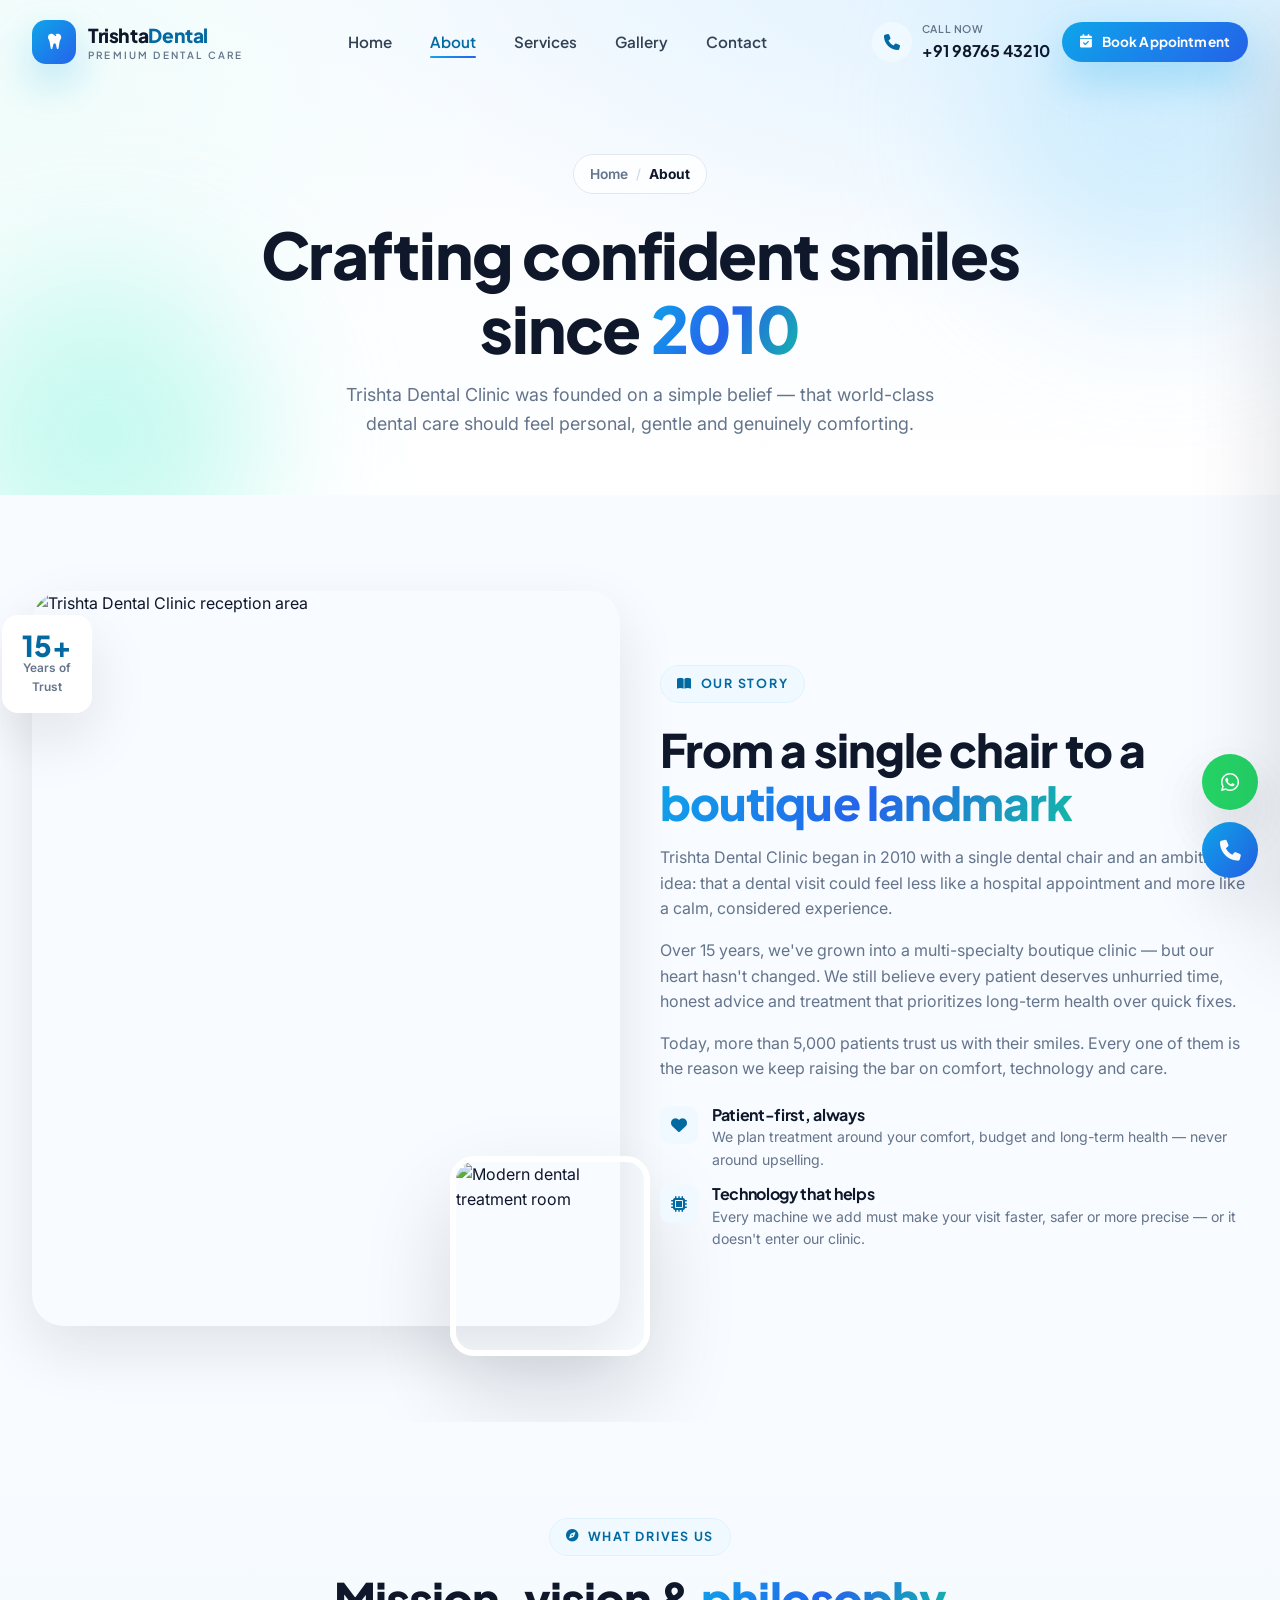
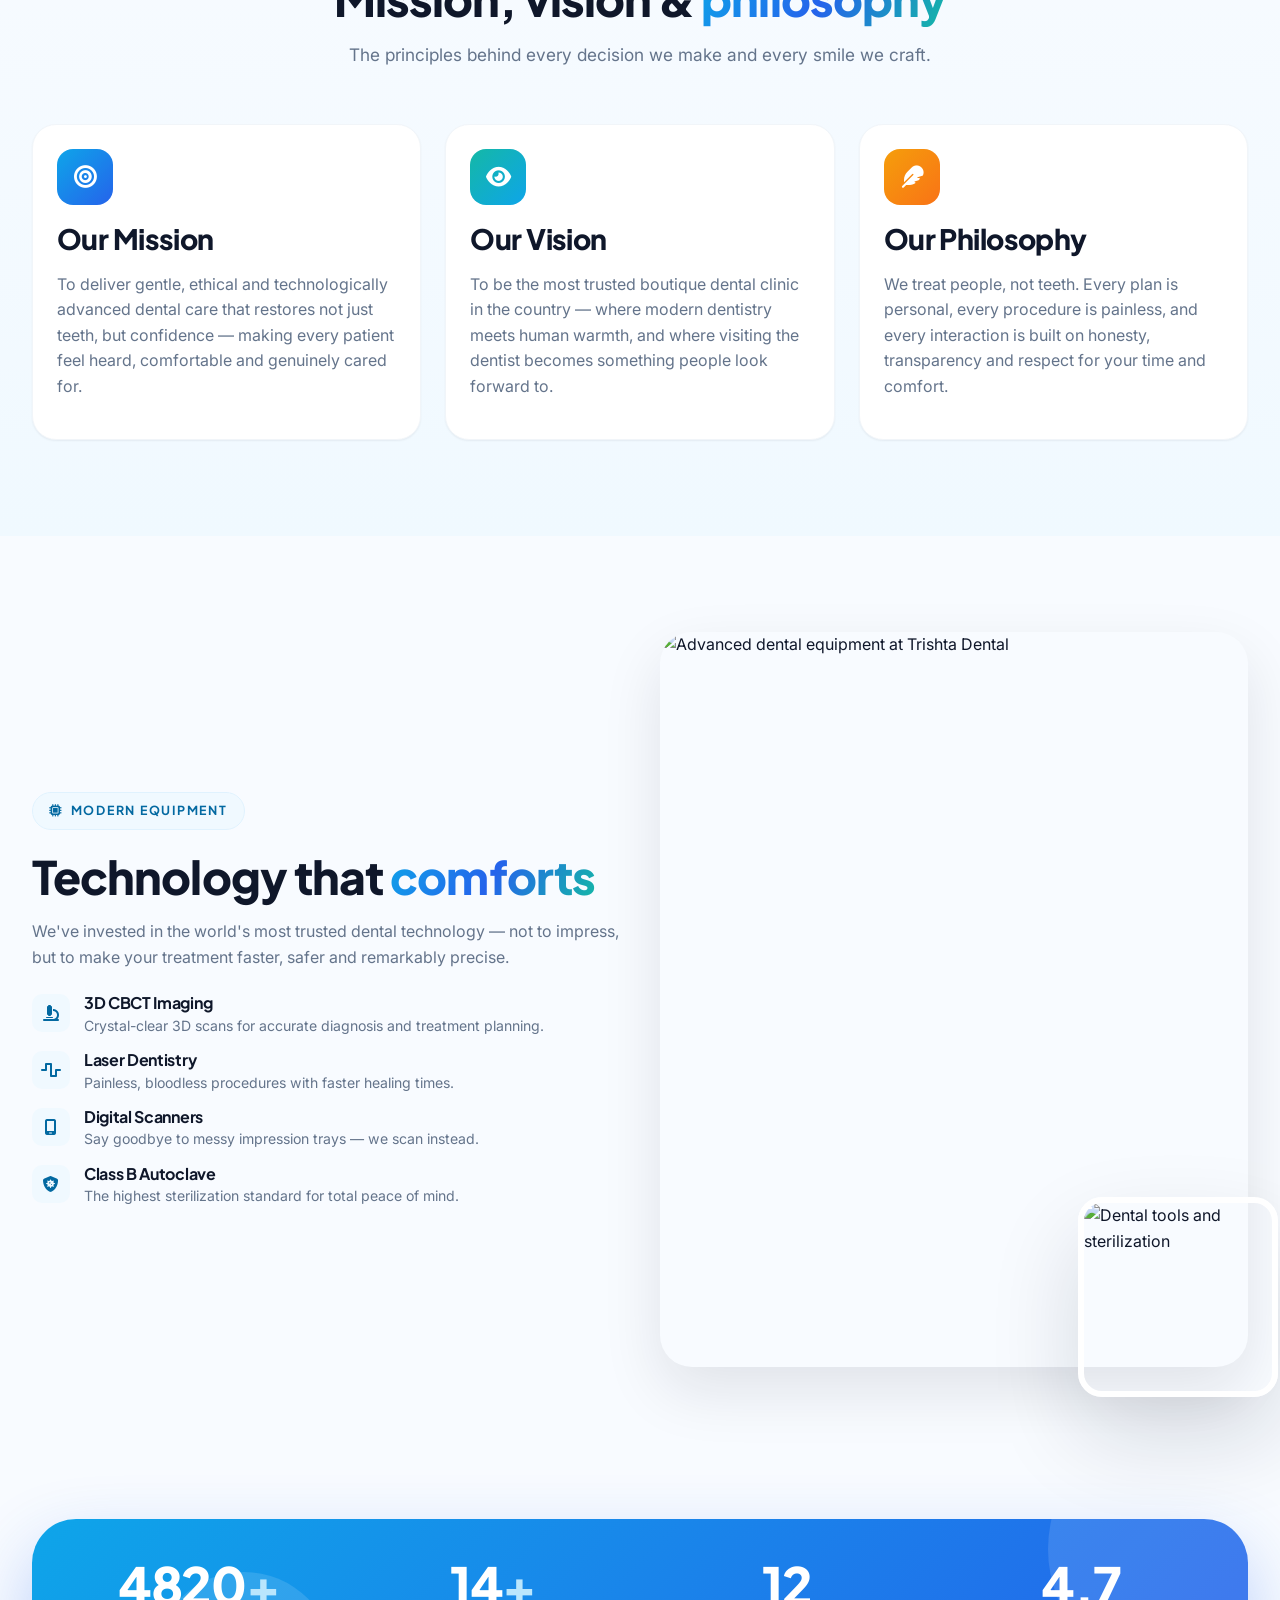
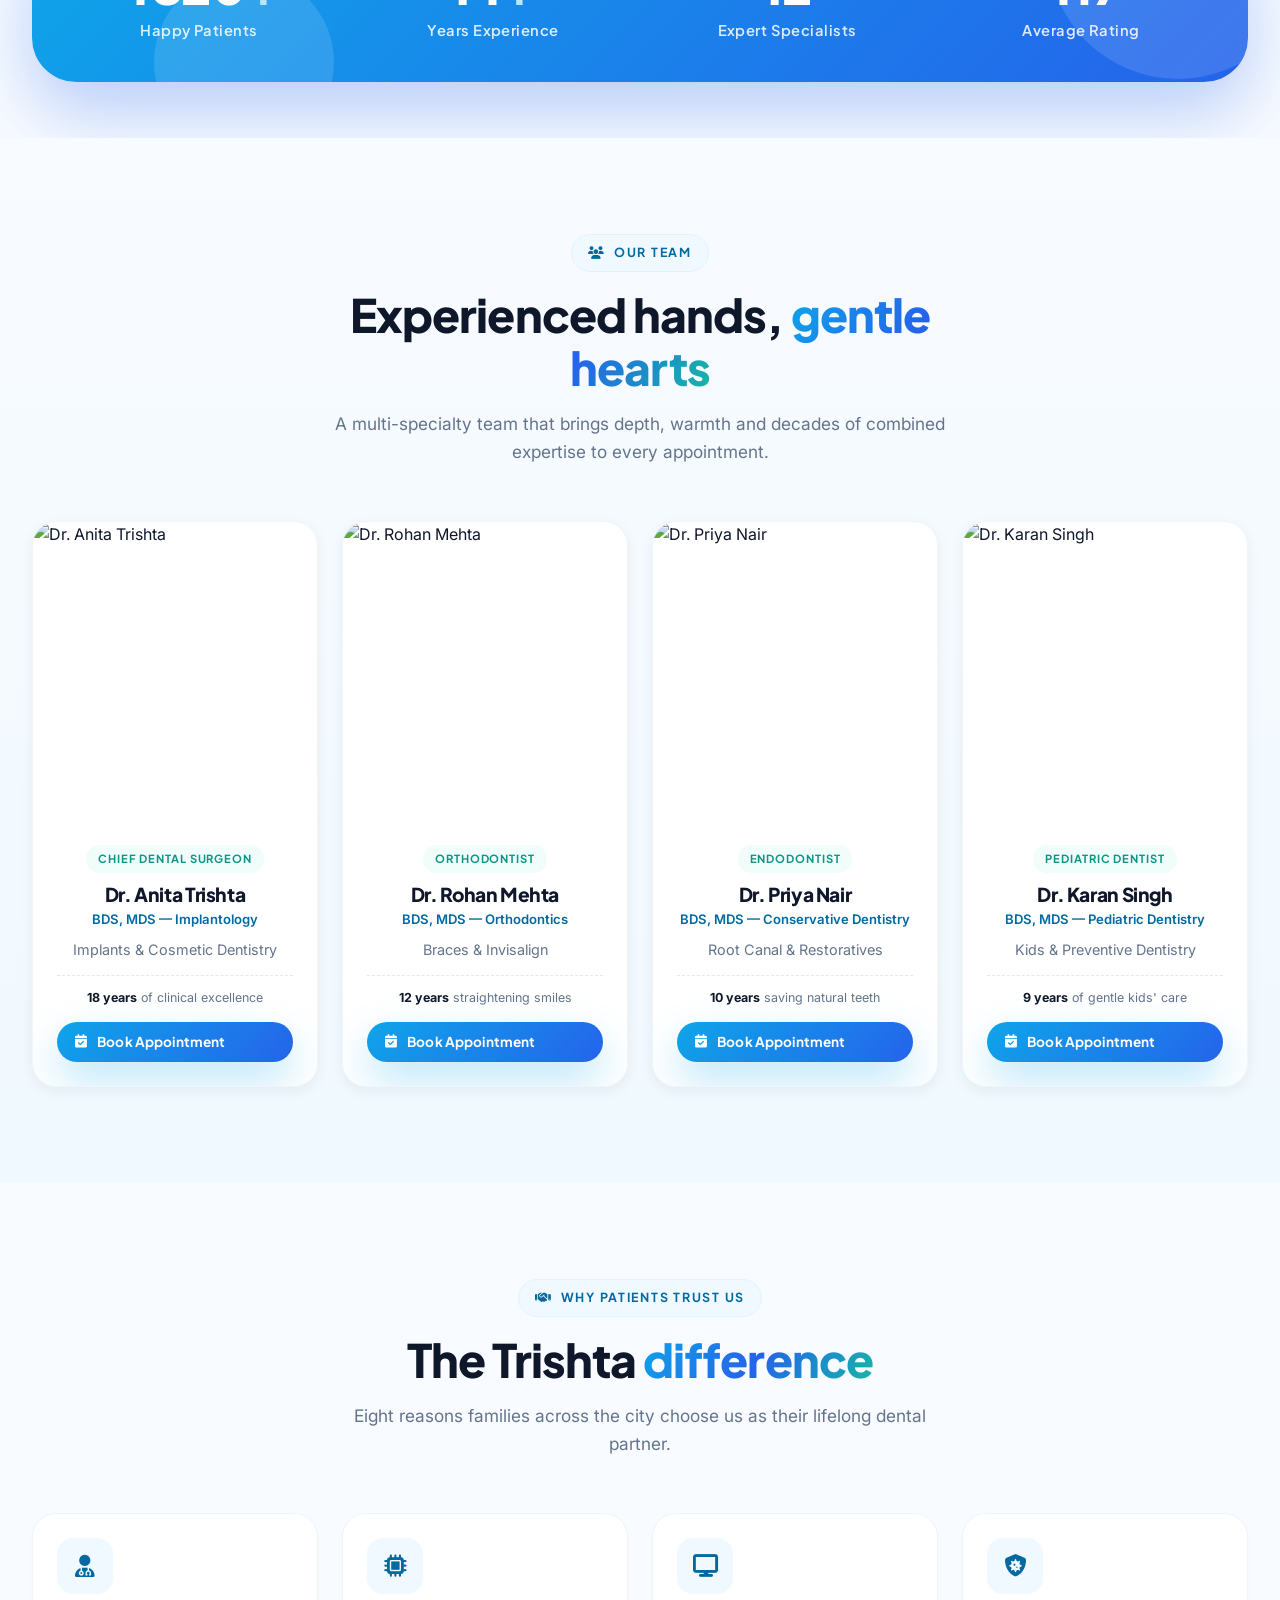
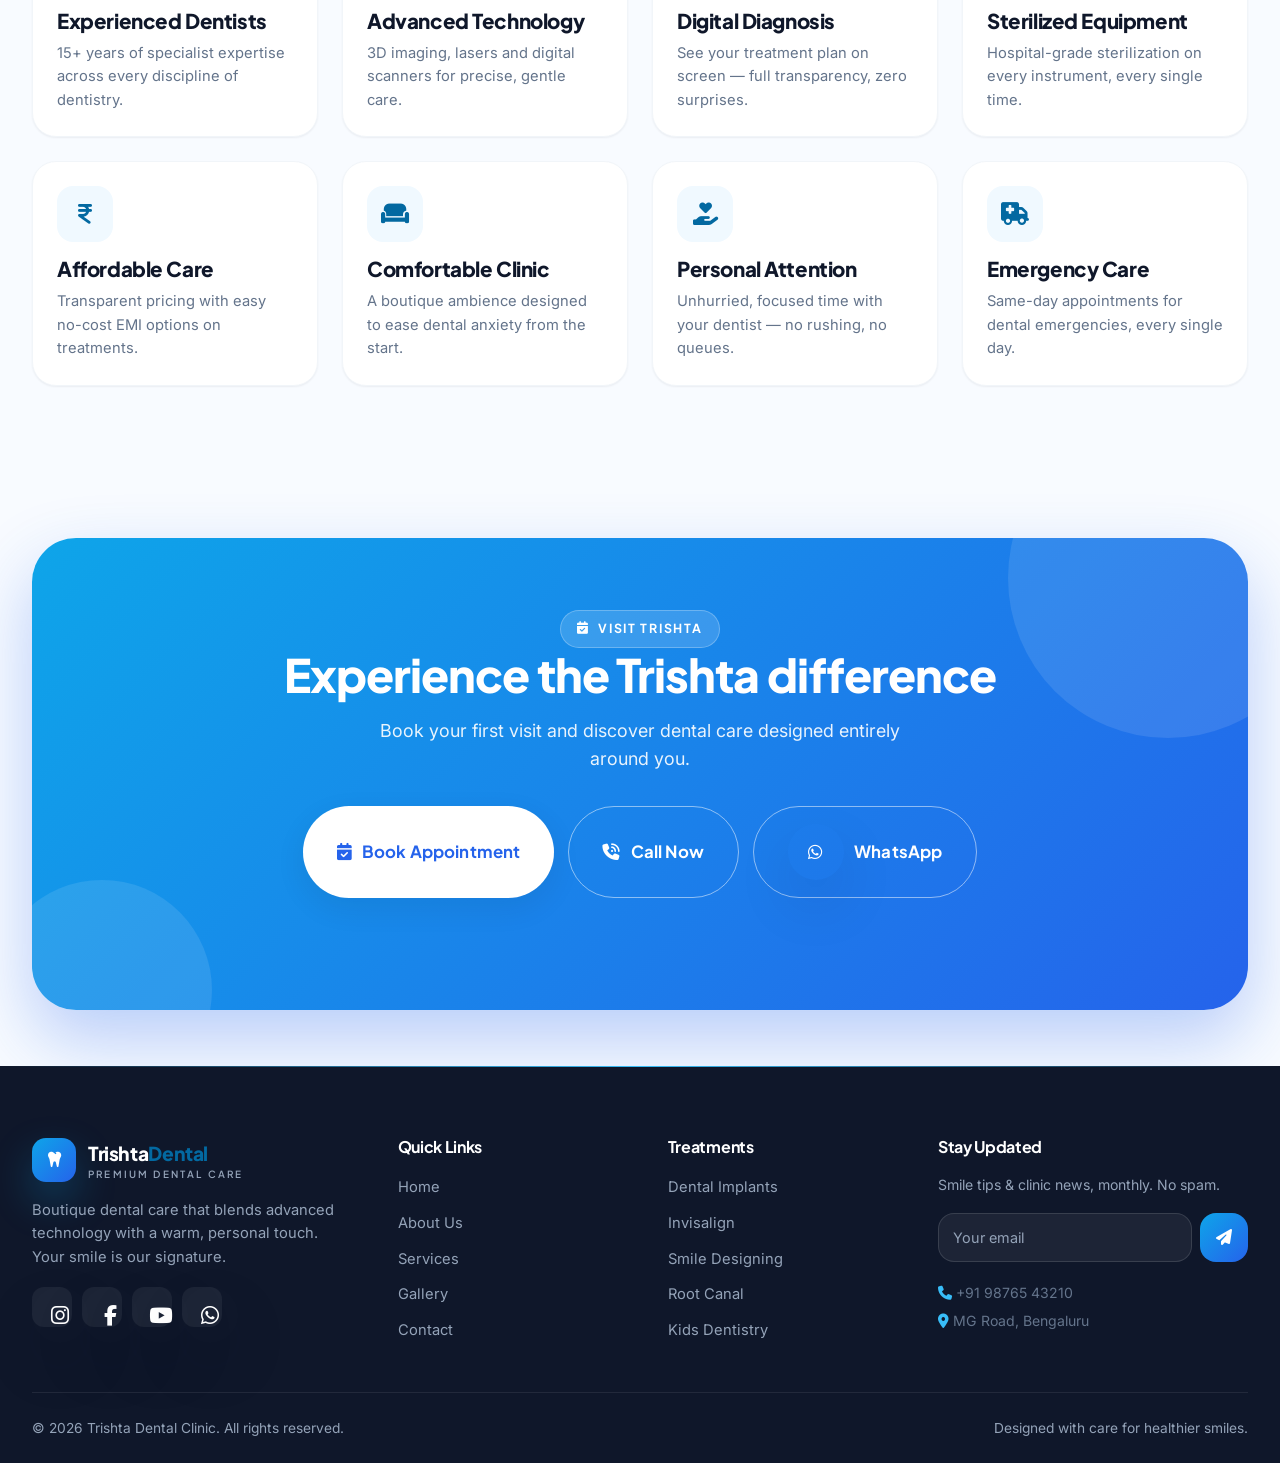
==== about.html @ 030f3416 "Add services page with detailed descriptions of dental treatments offered" ====
<!DOCTYPE html>
<html lang="en">
<head>
  <meta charset="UTF-8" />
  <meta name="viewport" content="width=device-width, initial-scale=1.0" />

  <title>About Trishta Dental Clinic — Our Story, Mission &amp; Philosophy</title>
  <meta name="description" content="Discover the story behind Trishta Dental Clinic — our mission, vision, philosophy, modern equipment, experienced team and why thousands of patients trust us with their smiles." />
  <meta name="author" content="Trishta Dental Clinic" />
  <meta property="og:type" content="website" />
  <meta property="og:title" content="About Trishta Dental Clinic" />
  <meta property="og:description" content="Our story, mission and the team that makes premium dental care feel personal." />
  <meta property="og:image" content="https://images.pexels.com/photos/6627447/pexels-photo-6627447.jpeg?auto=compress&w=1200" />

  <link rel="icon" href="data:image/svg+xml,<svg xmlns='http://www.w3.org/2000/svg' viewBox='0 0 100 100'><rect rx='24' width='100' height='100' fill='%230EA5E9'/><text x='50' y='70' font-size='62' text-anchor='middle' fill='white' font-family='Arial' font-weight='bold'>T</text></svg>" />

  <link rel="preconnect" href="https://fonts.googleapis.com" />
  <link rel="preconnect" href="https://fonts.gstatic.com" crossorigin />
  <link href="https://fonts.googleapis.com/css2?family=Plus+Jakarta+Sans:wght@500;600;700;800&family=Inter:wght@400;500;600;700&display=swap" rel="stylesheet" />
  <link href="https://cdn.jsdelivr.net/npm/bootstrap@5.3.3/dist/css/bootstrap.min.css" rel="stylesheet" />
  <link rel="stylesheet" href="https://cdnjs.cloudflare.com/ajax/libs/font-awesome/6.5.1/css/all.min.css" />
  <link rel="stylesheet" href="https://unpkg.com/aos@2.3.4/dist/aos.css" />
  <link rel="stylesheet" href="https://cdn.jsdelivr.net/npm/swiper@11/swiper-bundle.min.css" />
  <link rel="stylesheet" href="assets/css/style.css" />
</head>
<body>

  <div class="page-loader"><div class="loader-tooth"><i class="fas fa-tooth"></i></div></div>
  <div class="scroll-progress"></div>

  <!-- HEADER -->
  <header class="site-header">
    <div class="container d-flex align-items-center justify-content-between">
      <a href="index.html" class="nav-brand">
        <span class="brand-mark"><i class="fas fa-tooth"></i></span>
        <span class="brand-name">Trishta<b>Dental</b><span class="brand-sub">Premium Dental Care</span></span>
      </a>
      <nav class="nav-links" aria-label="Primary">
        <a href="index.html">Home</a>
        <a href="about.html">About</a>
        <a href="services.html">Services</a>
        <a href="gallery.html">Gallery</a>
        <a href="contact.html">Contact</a>
      </nav>
      <div class="nav-actions">
        <a href="tel:+919876543210" class="header-call d-none d-lg-flex">
          <span class="phone-ico"><i class="fas fa-phone"></i></span>
          <span><small>Call Now</small>+91 98765 43210</span>
        </a>
        <a href="contact.html#book" class="btn btn-brand btn-sm"><i class="fas fa-calendar-check"></i> Book Appointment</a>
        <button class="nav-toggle" aria-label="Open menu"><span></span><span></span><span></span></button>
      </div>
    </div>
  </header>

  <div class="nav-backdrop"></div>
  <aside class="mobile-nav" aria-label="Mobile navigation">
    <a href="index.html">Home <i class="fas fa-chevron-right"></i></a>
    <a href="about.html">About <i class="fas fa-chevron-right"></i></a>
    <a href="services.html">Services <i class="fas fa-chevron-right"></i></a>
    <a href="gallery.html">Gallery <i class="fas fa-chevron-right"></i></a>
    <a href="contact.html">Contact <i class="fas fa-chevron-right"></i></a>
    <div class="m-actions">
      <a href="contact.html#book" class="btn btn-brand"><i class="fas fa-calendar-check"></i> Book Appointment</a>
      <a href="tel:+919876543210" class="btn btn-ghost"><i class="fas fa-phone"></i> +91 98765 43210</a>
      <a href="https://wa.me/919876543210" class="btn btn-accent"><i class="fab fa-whatsapp"></i> WhatsApp Us</a>
    </div>
  </aside>

  <!-- PAGE HERO -->
  <section class="page-hero">
    <span class="blob blob-blue blob-1"></span>
    <span class="blob blob-teal blob-2"></span>
    <div class="container position-relative">
      <div class="breadcrumb-nav" data-aos="fade-up">
        <a href="index.html">Home</a><span class="sep">/</span><span class="current">About</span>
      </div>
      <h1 data-aos="fade-up" data-aos-delay="80">Crafting confident smiles<br>since <span class="text-gradient">2010</span></h1>
      <p data-aos="fade-up" data-aos-delay="160">Trishta Dental Clinic was founded on a simple belief — that world-class dental care should feel personal, gentle and genuinely comforting.</p>
    </div>
  </section>

  <!-- CLINIC STORY -->
  <section class="section">
    <div class="container">
      <div class="story-grid">
        <div class="story-imgs" data-aos="fade-right">
          <div class="img-main">
            <img src="https://images.pexels.com/photos/6627429/pexels-photo-6627429.jpeg?auto=compress&w=800" alt="Trishta Dental Clinic reception area" loading="lazy" />
          </div>
          <div class="img-float">
            <img src="https://images.pexels.com/photos/6627430/pexels-photo-6627430.jpeg?auto=compress&w=400" alt="Modern dental treatment room" loading="lazy" />
          </div>
          <div class="stat-float">
            <div class="num">15+</div>
            <div class="lbl">Years of<br>Trust</div>
          </div>
        </div>

        <div data-aos="fade-left">
          <span class="eyebrow"><i class="fas fa-book-open"></i> Our Story</span>
          <h2 style="margin-top:20px">From a single chair to a <span class="text-gradient">boutique landmark</span></h2>
          <p>Trishta Dental Clinic began in 2010 with a single dental chair and an ambitious idea: that a dental visit could feel less like a hospital appointment and more like a calm, considered experience.</p>
          <p>Over 15 years, we've grown into a multi-specialty boutique clinic — but our heart hasn't changed. We still believe every patient deserves unhurried time, honest advice and treatment that prioritizes long-term health over quick fixes.</p>
          <p>Today, more than 5,000 patients trust us with their smiles. Every one of them is the reason we keep raising the bar on comfort, technology and care.</p>

          <ul class="feature-list">
            <li>
              <span class="fl-ico"><i class="fas fa-heart"></i></span>
              <div class="fl-text"><h5>Patient-first, always</h5><p>We plan treatment around your comfort, budget and long-term health — never around upselling.</p></div>
            </li>
            <li>
              <span class="fl-ico"><i class="fas fa-microchip"></i></span>
              <div class="fl-text"><h5>Technology that helps</h5><p>Every machine we add must make your visit faster, safer or more precise — or it doesn't enter our clinic.</p></div>
            </li>
          </ul>
        </div>
      </div>
    </div>
  </section>

  <!-- MISSION / VISION / PHILOSOPHY -->
  <section class="section bg-mist">
    <div class="container">
      <div class="section-head" data-aos="fade-up">
        <span class="eyebrow"><i class="fas fa-compass"></i> What Drives Us</span>
        <h2>Mission, vision &amp; <span class="text-gradient">philosophy</span></h2>
        <p>The principles behind every decision we make and every smile we craft.</p>
      </div>

      <div class="mv-grid">
        <div class="mv-card m1" data-aos="fade-up" data-aos-delay="0">
          <div class="mv-ico"><i class="fas fa-bullseye"></i></div>
          <h3>Our Mission</h3>
          <p>To deliver gentle, ethical and technologically advanced dental care that restores not just teeth, but confidence — making every patient feel heard, comfortable and genuinely cared for.</p>
        </div>
        <div class="mv-card m2" data-aos="fade-up" data-aos-delay="80">
          <div class="mv-ico"><i class="fas fa-eye"></i></div>
          <h3>Our Vision</h3>
          <p>To be the most trusted boutique dental clinic in the country — where modern dentistry meets human warmth, and where visiting the dentist becomes something people look forward to.</p>
        </div>
        <div class="mv-card m3" data-aos="fade-up" data-aos-delay="160">
          <div class="mv-ico"><i class="fas fa-feather"></i></div>
          <h3>Our Philosophy</h3>
          <p>We treat people, not teeth. Every plan is personal, every procedure is painless, and every interaction is built on honesty, transparency and respect for your time and comfort.</p>
        </div>
      </div>
    </div>
  </section>

  <!-- MODERN EQUIPMENT -->
  <section class="section">
    <div class="container">
      <div class="story-grid">
        <div data-aos="fade-right">
          <span class="eyebrow"><i class="fas fa-microchip"></i> Modern Equipment</span>
          <h2 style="margin-top:20px">Technology that <span class="text-gradient">comforts</span></h2>
          <p>We've invested in the world's most trusted dental technology — not to impress, but to make your treatment faster, safer and remarkably precise.</p>
          <ul class="feature-list">
            <li><span class="fl-ico"><i class="fas fa-microscope"></i></span><div class="fl-text"><h5>3D CBCT Imaging</h5><p>Crystal-clear 3D scans for accurate diagnosis and treatment planning.</p></div></li>
            <li><span class="fl-ico"><i class="fas fa-wave-square"></i></span><div class="fl-text"><h5>Laser Dentistry</h5><p>Painless, bloodless procedures with faster healing times.</p></div></li>
            <li><span class="fl-ico"><i class="fas fa-mobile-screen"></i></span><div class="fl-text"><h5>Digital Scanners</h5><p>Say goodbye to messy impression trays — we scan instead.</p></div></li>
            <li><span class="fl-ico"><i class="fas fa-shield-virus"></i></span><div class="fl-text"><h5>Class B Autoclave</h5><p>The highest sterilization standard for total peace of mind.</p></div></li>
          </ul>
        </div>

        <div class="story-imgs" data-aos="fade-left">
          <div class="img-main">
            <img src="https://images.pexels.com/photos/6627428/pexels-photo-6627428.jpeg?auto=compress&w=800" alt="Advanced dental equipment at Trishta Dental" loading="lazy" />
          </div>
          <div class="img-float">
            <img src="https://images.pexels.com/photos/6627446/pexels-photo-6627446.jpeg?auto=compress&w=400" alt="Dental tools and sterilization" loading="lazy" />
          </div>
        </div>
      </div>
    </div>
  </section>

  <!-- STATS BAND -->
  <section class="section-sm">
    <div class="container">
      <div class="stats-band" data-aos="zoom-in">
        <div class="stats-grid">
          <div class="stat-item"><div class="stat-num"><span data-count="5000" data-suffix="+">0</span></div><div class="stat-label">Happy Patients</div></div>
          <div class="stat-item"><div class="stat-num"><span data-count="15" data-suffix="+">0</span></div><div class="stat-label">Years Experience</div></div>
          <div class="stat-item"><div class="stat-num"><span data-count="12">0</span></div><div class="stat-label">Expert Specialists</div></div>
          <div class="stat-item"><div class="stat-num"><span data-count="4.9">0</span></div><div class="stat-label">Average Rating</div></div>
        </div>
      </div>
    </div>
  </section>

  <!-- EXPERIENCED TEAM -->
  <section class="section bg-mist" id="team">
    <div class="container">
      <div class="section-head" data-aos="fade-up">
        <span class="eyebrow"><i class="fas fa-users"></i> Our Team</span>
        <h2>Experienced hands, <span class="text-gradient">gentle hearts</span></h2>
        <p>A multi-specialty team that brings depth, warmth and decades of combined expertise to every appointment.</p>
      </div>

      <div class="doctors-grid">
        <article class="doctor-card" data-aos="fade-up" data-aos-delay="0">
          <div class="doctor-photo">
            <img src="https://images.pexels.com/photos/5215024/pexels-photo-5215024.jpeg?auto=compress&w=600" alt="Dr. Anita Trishta" loading="lazy" />
            <div class="dr-overlay"><a href="contact.html#book"><i class="fas fa-calendar-check"></i></a><a href="tel:+919876543210"><i class="fas fa-phone"></i></a></div>
          </div>
          <div class="doctor-body">
            <span class="dr-badge">Chief Dental Surgeon</span>
            <h3>Dr. Anita Trishta</h3>
            <p class="dr-qual">BDS, MDS — Implantology</p>
            <p class="dr-spec">Implants &amp; Cosmetic Dentistry</p>
            <p class="dr-exp"><b>18 years</b> of clinical excellence</p>
            <a href="contact.html#book" class="btn btn-brand btn-sm w-100"><i class="fas fa-calendar-check"></i> Book Appointment</a>
          </div>
        </article>
        <article class="doctor-card" data-aos="fade-up" data-aos-delay="80">
          <div class="doctor-photo">
            <img src="https://images.pexels.com/photos/5407206/pexels-photo-5407206.jpeg?auto=compress&w=600" alt="Dr. Rohan Mehta" loading="lazy" />
            <div class="dr-overlay"><a href="contact.html#book"><i class="fas fa-calendar-check"></i></a><a href="tel:+919876543210"><i class="fas fa-phone"></i></a></div>
          </div>
          <div class="doctor-body">
            <span class="dr-badge">Orthodontist</span>
            <h3>Dr. Rohan Mehta</h3>
            <p class="dr-qual">BDS, MDS — Orthodontics</p>
            <p class="dr-spec">Braces &amp; Invisalign</p>
            <p class="dr-exp"><b>12 years</b> straightening smiles</p>
            <a href="contact.html#book" class="btn btn-brand btn-sm w-100"><i class="fas fa-calendar-check"></i> Book Appointment</a>
          </div>
        </article>
        <article class="doctor-card" data-aos="fade-up" data-aos-delay="160">
          <div class="doctor-photo">
            <img src="https://images.pexels.com/photos/4173251/pexels-photo-4173251.jpeg?auto=compress&w=600" alt="Dr. Priya Nair" loading="lazy" />
            <div class="dr-overlay"><a href="contact.html#book"><i class="fas fa-calendar-check"></i></a><a href="tel:+919876543210"><i class="fas fa-phone"></i></a></div>
          </div>
          <div class="doctor-body">
            <span class="dr-badge">Endodontist</span>
            <h3>Dr. Priya Nair</h3>
            <p class="dr-qual">BDS, MDS — Conservative Dentistry</p>
            <p class="dr-spec">Root Canal &amp; Restoratives</p>
            <p class="dr-exp"><b>10 years</b> saving natural teeth</p>
            <a href="contact.html#book" class="btn btn-brand btn-sm w-100"><i class="fas fa-calendar-check"></i> Book Appointment</a>
          </div>
        </article>
        <article class="doctor-card" data-aos="fade-up" data-aos-delay="240">
          <div class="doctor-photo">
            <img src="https://images.pexels.com/photos/5407205/pexels-photo-5407205.jpeg?auto=compress&w=600" alt="Dr. Karan Singh" loading="lazy" />
            <div class="dr-overlay"><a href="contact.html#book"><i class="fas fa-calendar-check"></i></a><a href="tel:+919876543210"><i class="fas fa-phone"></i></a></div>
          </div>
          <div class="doctor-body">
            <span class="dr-badge">Pediatric Dentist</span>
            <h3>Dr. Karan Singh</h3>
            <p class="dr-qual">BDS, MDS — Pediatric Dentistry</p>
            <p class="dr-spec">Kids &amp; Preventive Dentistry</p>
            <p class="dr-exp"><b>9 years</b> of gentle kids' care</p>
            <a href="contact.html#book" class="btn btn-brand btn-sm w-100"><i class="fas fa-calendar-check"></i> Book Appointment</a>
          </div>
        </article>
      </div>
    </div>
  </section>

  <!-- WHY PATIENTS TRUST US -->
  <section class="section">
    <div class="container">
      <div class="section-head" data-aos="fade-up">
        <span class="eyebrow"><i class="fas fa-handshake"></i> Why Patients Trust Us</span>
        <h2>The Trishta <span class="text-gradient">difference</span></h2>
        <p>Eight reasons families across the city choose us as their lifelong dental partner.</p>
      </div>
      <div class="why-grid">
        <div class="why-card" data-aos="fade-up" data-aos-delay="0"><div class="why-ico"><i class="fas fa-user-doctor"></i></div><h4>Experienced Dentists</h4><p>15+ years of specialist expertise across every discipline of dentistry.</p></div>
        <div class="why-card" data-aos="fade-up" data-aos-delay="80"><div class="why-ico"><i class="fas fa-microchip"></i></div><h4>Advanced Technology</h4><p>3D imaging, lasers and digital scanners for precise, gentle care.</p></div>
        <div class="why-card" data-aos="fade-up" data-aos-delay="160"><div class="why-ico"><i class="fas fa-display"></i></div><h4>Digital Diagnosis</h4><p>See your treatment plan on screen — full transparency, zero surprises.</p></div>
        <div class="why-card" data-aos="fade-up" data-aos-delay="240"><div class="why-ico"><i class="fas fa-shield-virus"></i></div><h4>Sterilized Equipment</h4><p>Hospital-grade sterilization on every instrument, every single time.</p></div>
        <div class="why-card" data-aos="fade-up" data-aos-delay="0"><div class="why-ico"><i class="fas fa-indian-rupee-sign"></i></div><h4>Affordable Care</h4><p>Transparent pricing with easy no-cost EMI options on treatments.</p></div>
        <div class="why-card" data-aos="fade-up" data-aos-delay="80"><div class="why-ico"><i class="fas fa-couch"></i></div><h4>Comfortable Clinic</h4><p>A boutique ambience designed to ease dental anxiety from the start.</p></div>
        <div class="why-card" data-aos="fade-up" data-aos-delay="160"><div class="why-ico"><i class="fas fa-hand-holding-heart"></i></div><h4>Personal Attention</h4><p>Unhurried, focused time with your dentist — no rushing, no queues.</p></div>
        <div class="why-card" data-aos="fade-up" data-aos-delay="240"><div class="why-ico"><i class="fas fa-truck-medical"></i></div><h4>Emergency Care</h4><p>Same-day appointments for dental emergencies, every single day.</p></div>
      </div>
    </div>
  </section>

  <!-- CTA -->
  <section class="section-sm">
    <div class="container">
      <div class="cta-band" data-aos="zoom-in">
        <span class="eyebrow"><i class="fas fa-calendar-check"></i> Visit Trishta</span>
        <h2>Experience the Trishta difference</h2>
        <p>Book your first visit and discover dental care designed entirely around you.</p>
        <div class="hero-cta">
          <a href="contact.html#book" class="btn btn-white btn-lg"><i class="fas fa-calendar-check"></i> Book Appointment</a>
          <a href="tel:+919876543210" class="btn btn-light-ghost btn-lg"><i class="fas fa-phone-volume"></i> Call Now</a>
          <a href="https://wa.me/919876543210" class="btn btn-light-ghost btn-lg"><i class="fab fa-whatsapp"></i> WhatsApp</a>
        </div>
      </div>
    </div>
  </section>

  <!-- FOOTER -->
  <footer class="site-footer">
    <div class="container">
      <div class="footer-grid">
        <div class="footer-brand">
          <a href="index.html" class="nav-brand"><span class="brand-mark"><i class="fas fa-tooth"></i></span><span class="brand-name">Trishta<b>Dental</b><span class="brand-sub">Premium Dental Care</span></span></a>
          <p>Boutique dental care that blends advanced technology with a warm, personal touch. Your smile is our signature.</p>
          <div class="footer-social"><a href="#"><i class="fab fa-instagram"></i></a><a href="#"><i class="fab fa-facebook-f"></i></a><a href="#"><i class="fab fa-youtube"></i></a><a href="https://wa.me/919876543210"><i class="fab fa-whatsapp"></i></a></div>
        </div>
        <div class="footer-col"><h5>Quick Links</h5><ul><li><a href="index.html">Home</a></li><li><a href="about.html">About Us</a></li><li><a href="services.html">Services</a></li><li><a href="gallery.html">Gallery</a></li><li><a href="contact.html">Contact</a></li></ul></div>
        <div class="footer-col"><h5>Treatments</h5><ul><li><a href="services.html">Dental Implants</a></li><li><a href="services.html">Invisalign</a></li><li><a href="services.html">Smile Designing</a></li><li><a href="services.html">Root Canal</a></li><li><a href="services.html">Kids Dentistry</a></li></ul></div>
        <div class="footer-col">
          <h5>Stay Updated</h5>
          <p style="color:var(--c-slate-400);font-size:0.88rem">Smile tips &amp; clinic news, monthly. No spam.</p>
          <form class="footer-newsletter"><input type="email" placeholder="Your email" required /><button type="submit" aria-label="Subscribe"><i class="fas fa-paper-plane"></i></button></form>
          <div style="margin-top:20px;font-size:0.88rem;color:var(--c-slate-400)"><p style="margin:0"><i class="fas fa-phone" style="color:var(--c-primary-400)"></i> +91 98765 43210</p><p style="margin:6px 0 0"><i class="fas fa-location-dot" style="color:var(--c-primary-400)"></i> MG Road, Bengaluru</p></div>
        </div>
      </div>
      <div class="footer-bottom"><span>&copy; <span data-year>2026</span> Trishta Dental Clinic. All rights reserved.</span><span>Designed with care for healthier smiles.</span></div>
    </div>
  </footer>

  <div class="fab-stack">
    <a href="https://wa.me/919876543210" class="fab fab-whatsapp" aria-label="WhatsApp"><i class="fab fa-whatsapp"></i></a>
    <a href="tel:+919876543210" class="fab fab-call" aria-label="Call"><i class="fas fa-phone"></i></a>
  </div>

  <script src="https://cdn.jsdelivr.net/npm/bootstrap@5.3.3/dist/js/bootstrap.bundle.min.js"></script>
  <script src="https://unpkg.com/aos@2.3.4/dist/aos.js"></script>
  <script src="https://cdn.jsdelivr.net/npm/swiper@11/swiper-bundle.min.js"></script>
  <script src="https://cdnjs.cloudflare.com/ajax/libs/gsap/3.12.5/gsap.min.js"></script>
  <script src="assets/js/main.js"></script>
</body>
</html>
---- assets/css/style.css ----
/* =========================================================
   TRISHTA DENTAL CLINIC — PREMIUM STYLESHEET
   Author: UI/UX & Frontend — Boutique Medical Luxury
   Stack: HTML5 + CSS3 + Bootstrap 5 + AOS + Swiper + GSAP
   ---------------------------------------------------------
   TABLE OF CONTENTS
   01. Root Variables & Color System
   02. Base Reset & Typography
   03. Reusable Utilities & Components
   04. Buttons
   05. Badges & Pills
   06. Section Heading
   07. Navigation / Header
   08. Page Loader
   09. Floating Action Buttons (Call / WhatsApp)
   10. Hero Section
   11. Marquee / Trust Strip
   12. Why Choose Us Cards
   13. Services Cards
   14. Stats / Counters
   15. Doctors Cards
   16. Treatment Timeline
   17. Gallery (Masonry + Filter + Lightbox)
   18. Testimonials (Glass Cards / Swiper)
   19. FAQ Accordion
   20. CTA Section
   21. Contact Section
   22. Footer
   23. About Page Specifics
   24. Animations & Micro Interactions
   25. Responsive Breakpoints
   ========================================================= */

/* =========================================================
   01. ROOT VARIABLES & COLOR SYSTEM
   ========================================================= */
:root {
  /* Brand palette */
  --c-primary: #0EA5E9;
  --c-secondary: #2563EB;
  --c-accent: #14B8A6;
  --c-soft-blue: #E0F2FE;
  --c-bg: #F8FBFF;
  --c-white: #FFFFFF;
  --c-text: #0F172A;
  --c-muted: #64748B;

  /* Extended ramps */
  --c-primary-50:  #f0f9ff;
  --c-primary-100: #e0f2fe;
  --c-primary-200: #bae6fd;
  --c-primary-300: #7dd3fc;
  --c-primary-400: #38bdf8;
  --c-primary-500: #0ea5e9;
  --c-primary-600: #0284c7;
  --c-primary-700: #0369a1;

  --c-secondary-500: #2563eb;
  --c-secondary-600: #1d4ed8;
  --c-secondary-700: #1e40af;

  --c-accent-400: #2dd4bf;
  --c-accent-500: #14b8a6;
  --c-accent-600: #0d9488;

  --c-success: #10b981;
  --c-warning: #f59e0b;
  --c-error:   #ef4444;

  --c-slate-50:  #f8fafc;
  --c-slate-100: #f1f5f9;
  --c-slate-200: #e2e8f0;
  --c-slate-300: #cbd5e1;
  --c-slate-400: #94a3b8;
  --c-slate-500: #64748b;
  --c-slate-600: #475569;
  --c-slate-700: #334155;
  --c-slate-800: #1e293b;
  --c-slate-900: #0f172a;

  /* Gradients */
  --grad-brand: linear-gradient(135deg, #0EA5E9 0%, #2563EB 100%);
  --grad-brand-soft: linear-gradient(135deg, #E0F2FE 0%, #f0f9ff 100%);
  --grad-accent: linear-gradient(135deg, #14B8A6 0%, #0EA5E9 100%);
  --grad-hero: radial-gradient(1200px 600px at 80% -10%, #e0f2fe 0%, transparent 60%),
               radial-gradient(900px 500px at 0% 20%, #f0fdfa 0%, transparent 55%),
               linear-gradient(180deg, #F8FBFF 0%, #FFFFFF 100%);
  --grad-text: linear-gradient(120deg, #0EA5E9 0%, #2563EB 50%, #14B8A6 100%);

  /* Shadows */
  --shadow-xs: 0 1px 2px rgba(15, 23, 42, 0.06);
  --shadow-sm: 0 4px 14px rgba(15, 23, 42, 0.06);
  --shadow-md: 0 10px 30px rgba(15, 23, 42, 0.08);
  --shadow-lg: 0 24px 60px rgba(15, 23, 42, 0.10);
  --shadow-xl: 0 40px 90px rgba(15, 23, 42, 0.14);
  --shadow-brand: 0 18px 40px rgba(14, 165, 233, 0.28);
  --shadow-brand-lg: 0 30px 70px rgba(37, 99, 235, 0.30);

  /* Radius */
  --r-sm: 10px;
  --r-md: 16px;
  --r-lg: 24px;
  --r-xl: 32px;
  --r-2xl: 44px;
  --r-pill: 999px;

  /* Spacing scale (8px system) */
  --sp-1: 8px;
  --sp-2: 16px;
  --sp-3: 24px;
  --sp-4: 32px;
  --sp-5: 40px;
  --sp-6: 56px;
  --sp-7: 72px;
  --sp-8: 96px;
  --sp-9: 128px;

  /* Typography */
  --font-heading: "Plus Jakarta Sans", system-ui, sans-serif;
  --font-body: "Inter", system-ui, sans-serif;

  /* Layout */
  --container-max: 1240px;
  --header-h: 84px;

  --ease: cubic-bezier(0.22, 1, 0.36, 1);
  --ease-out: cubic-bezier(0.16, 1, 0.3, 1);
}

/* =========================================================
   02. BASE RESET & TYPOGRAPHY
   ========================================================= */
*,
*::before,
*::after { box-sizing: border-box; }

html {
  scroll-behavior: smooth;
  -webkit-text-size-adjust: 100%;
}

body {
  margin: 0;
  font-family: var(--font-body);
  font-size: 16px;
  line-height: 1.6;
  color: var(--c-text);
  background: var(--c-bg);
  -webkit-font-smoothing: antialiased;
  -moz-osx-font-smoothing: grayscale;
  overflow-x: hidden;
}

h1, h2, h3, h4, h5, h6 {
  font-family: var(--font-heading);
  font-weight: 800;
  line-height: 1.15;
  letter-spacing: -0.02em;
  color: var(--c-text);
  margin: 0 0 var(--sp-2);
}

h1 { font-size: clamp(2.4rem, 5vw, 4.2rem); }
h2 { font-size: clamp(2rem, 3.6vw, 3rem); }
h3 { font-size: clamp(1.4rem, 2.2vw, 1.9rem); }
h4 { font-size: clamp(1.15rem, 1.6vw, 1.4rem); }

p { margin: 0 0 var(--sp-2); color: var(--c-muted); }

a {
  color: var(--c-secondary);
  text-decoration: none;
  transition: color 0.25s var(--ease);
}
a:hover { color: var(--c-primary); }

img { max-width: 100%; display: block; }

ul { margin: 0; padding: 0; }
li { list-style: none; }

::selection { background: var(--c-primary-200); color: var(--c-text); }

/* Container override */
.container,
.container-fluid { max-width: var(--container-max); }

.section {
  padding: var(--sp-8) 0;
  position: relative;
}
.section-sm { padding: var(--sp-6) 0; }
.section-tight { padding: var(--sp-7) 0; }

.eyebrow {
  display: inline-flex;
  align-items: center;
  gap: 8px;
  font-family: var(--font-heading);
  font-weight: 700;
  font-size: 0.78rem;
  letter-spacing: 0.14em;
  text-transform: uppercase;
  color: var(--c-primary-700);
  background: var(--c-primary-50);
  border: 1px solid var(--c-primary-100);
  padding: 8px 16px;
  border-radius: var(--r-pill);
}

.text-gradient {
  background: var(--grad-text);
  -webkit-background-clip: text;
  background-clip: text;
  -webkit-text-fill-color: transparent;
}

/* =========================================================
   03. REUSABLE UTILITIES & COMPONENTS
   ========================================================= */
.glass {
  background: rgba(255, 255, 255, 0.65);
  backdrop-filter: blur(18px) saturate(140%);
  -webkit-backdrop-filter: blur(18px) saturate(140%);
  border: 1px solid rgba(255, 255, 255, 0.6);
  box-shadow: var(--shadow-md);
}

.card-premium {
  background: var(--c-white);
  border-radius: var(--r-lg);
  border: 1px solid var(--c-slate-100);
  box-shadow: var(--shadow-sm);
  transition: transform 0.5s var(--ease), box-shadow 0.5s var(--ease), border-color 0.5s var(--ease);
  overflow: hidden;
  position: relative;
}
.card-premium:hover {
  transform: translateY(-8px);
  box-shadow: var(--shadow-lg);
  border-color: var(--c-primary-200);
}

.divider-grad {
  height: 4px; width: 64px;
  border-radius: var(--r-pill);
  background: var(--grad-brand);
  display: inline-block;
}

.bg-soft { background: var(--c-soft-blue); }
.bg-mist { background: linear-gradient(180deg, #F8FBFF 0%, #f0f9ff 100%); }

/* Decorative blurred blobs */
.blob {
  position: absolute;
  border-radius: 50%;
  filter: blur(70px);
  opacity: 0.55;
  pointer-events: none;
  z-index: 0;
}
.blob-blue { background: var(--c-primary-200); }
.blob-teal { background: #99f6e4; }
.blob-indigo { background: #c7d2fe; }

/* =========================================================
   04. BUTTONS
   ========================================================= */
.btn {
  font-family: var(--font-heading);
  font-weight: 700;
  font-size: 0.95rem;
  letter-spacing: 0.01em;
  padding: 14px 26px;
  border-radius: var(--r-pill);
  border: none;
  display: inline-flex;
  align-items: center;
  gap: 10px;
  transition: transform 0.35s var(--ease), box-shadow 0.35s var(--ease), background 0.35s var(--ease), color 0.35s var(--ease);
  position: relative;
  cursor: pointer;
}
.btn:active { transform: translateY(1px) scale(0.99); }

.btn-brand {
  background: var(--grad-brand);
  color: #fff;
  box-shadow: var(--shadow-brand);
}
.btn-brand:hover {
  color: #fff;
  transform: translateY(-3px);
  box-shadow: var(--shadow-brand-lg);
}

.btn-accent {
  background: var(--grad-accent);
  color: #fff;
  box-shadow: 0 18px 40px rgba(20, 184, 166, 0.28);
}
.btn-accent:hover { color: #fff; transform: translateY(-3px); box-shadow: 0 30px 60px rgba(20, 184, 166, 0.36); }

.btn-ghost {
  background: rgba(255, 255, 255, 0.7);
  color: var(--c-text);
  border: 1.5px solid var(--c-slate-200);
  backdrop-filter: blur(8px);
}
.btn-ghost:hover {
  color: var(--c-primary-700);
  border-color: var(--c-primary-300);
  background: #fff;
  transform: translateY(-3px);
}

.btn-white {
  background: #fff;
  color: var(--c-secondary);
  box-shadow: var(--shadow-md);
}
.btn-white:hover { color: var(--c-secondary-700); transform: translateY(-3px); box-shadow: var(--shadow-lg); }

.btn-light-ghost {
  background: transparent;
  color: #fff;
  border: 1.5px solid rgba(255, 255, 255, 0.5);
}
.btn-light-ghost:hover { background: rgba(255, 255, 255, 0.12); color: #fff; transform: translateY(-3px); }

.btn-lg { padding: 17px 34px; font-size: 1.05rem; }
.btn-sm { padding: 10px 18px; font-size: 0.85rem; }

.btn .fa, .btn .fas, .btn .fab { font-size: 1em; }

/* Icon-only round button */
.btn-icon {
  width: 48px; height: 48px;
  padding: 0; justify-content: center;
  border-radius: 50%;
}

/* =========================================================
   05. BADGES & PILLS
   ========================================================= */
.badge-soft {
  display: inline-flex;
  align-items: center;
  gap: 8px;
  font-family: var(--font-heading);
  font-weight: 700;
  font-size: 0.8rem;
  padding: 7px 14px;
  border-radius: var(--r-pill);
  background: var(--c-primary-50);
  color: var(--c-primary-700);
}
.badge-accent { background: #f0fdfa; color: var(--c-accent-600); }
.badge-amber { background: #fffbeb; color: #b45309; }

/* =========================================================
   06. SECTION HEADING
   ========================================================= */
.section-head {
  max-width: 720px;
  margin: 0 auto var(--sp-6);
  text-align: center;
}
.section-head.left { margin-left: 0; text-align: left; }
.section-head h2 { margin-top: var(--sp-2); }
.section-head p { font-size: 1.08rem; max-width: 620px; margin-inline: auto; }
.section-head.left p { margin-inline: 0; }

/* =========================================================
   07. NAVIGATION / HEADER
   ========================================================= */
.site-header {
  position: fixed;
  top: 0; left: 0; right: 0;
  z-index: 1000;
  height: var(--header-h);
  display: flex;
  align-items: center;
  transition: background 0.4s var(--ease), box-shadow 0.4s var(--ease), height 0.4s var(--ease);
}
.site-header.scrolled {
  background: rgba(255, 255, 255, 0.85);
  backdrop-filter: blur(18px) saturate(150%);
  -webkit-backdrop-filter: blur(18px) saturate(150%);
  box-shadow: var(--shadow-sm);
  height: 70px;
  border-bottom: 1px solid rgba(226, 232, 240, 0.6);
}

.nav-brand {
  display: flex;
  align-items: center;
  gap: 12px;
  font-family: var(--font-heading);
  font-weight: 800;
  font-size: 1.2rem;
  color: var(--c-text);
  letter-spacing: -0.02em;
}
.nav-brand:hover { color: var(--c-text); }
.nav-brand .brand-mark {
  width: 44px; height: 44px;
  border-radius: 14px;
  background: var(--grad-brand);
  display: grid; place-items: center;
  color: #fff;
  box-shadow: var(--shadow-brand);
  font-size: 1.1rem;
  transition: transform 0.5s var(--ease);
}
.nav-brand:hover .brand-mark { transform: rotate(-8deg) scale(1.05); }
.nav-brand .brand-name b { color: var(--c-primary-700); }
.nav-brand .brand-sub {
  display: block;
  font-size: 0.62rem;
  letter-spacing: 0.22em;
  text-transform: uppercase;
  color: var(--c-muted);
  font-weight: 600;
  margin-top: -2px;
}

.nav-links {
  display: flex;
  align-items: center;
  gap: 6px;
}
.nav-links a {
  font-family: var(--font-heading);
  font-weight: 600;
  font-size: 0.95rem;
  color: var(--c-slate-700);
  padding: 10px 16px;
  border-radius: var(--r-pill);
  position: relative;
}
.nav-links a::after {
  content: "";
  position: absolute;
  left: 16px; right: 16px; bottom: 6px;
  height: 2px;
  background: var(--grad-brand);
  transform: scaleX(0);
  transform-origin: left;
  transition: transform 0.35s var(--ease);
  border-radius: 2px;
}
.nav-links a:hover, .nav-links a.active { color: var(--c-primary-700); }
.nav-links a:hover::after, .nav-links a.active::after { transform: scaleX(1); }

.nav-actions { display: flex; align-items: center; gap: 12px; }

.header-call {
  display: inline-flex; align-items: center; gap: 10px;
  font-family: var(--font-heading); font-weight: 700;
  color: var(--c-text);
}
.header-call .phone-ico {
  width: 40px; height: 40px;
  border-radius: 50%;
  background: var(--c-primary-50);
  color: var(--c-primary-700);
  display: grid; place-items: center;
  transition: transform 0.4s var(--ease), background 0.4s var(--ease);
}
.header-call:hover .phone-ico { background: var(--grad-brand); color: #fff; transform: rotate(10deg); }
.header-call small { display: block; font-size: 0.66rem; color: var(--c-muted); font-weight: 600; letter-spacing: 0.06em; text-transform: uppercase; }

.nav-toggle {
  width: 46px; height: 46px;
  border: 1px solid var(--c-slate-200);
  border-radius: 14px;
  background: #fff;
  display: none;
  align-items: center; justify-content: center;
  cursor: pointer;
  flex-direction: column;
  gap: 5px;
}
.nav-toggle span {
  width: 20px; height: 2px; background: var(--c-text);
  border-radius: 2px; transition: 0.35s var(--ease);
}
.nav-toggle.open span:nth-child(1) { transform: translateY(7px) rotate(45deg); }
.nav-toggle.open span:nth-child(2) { opacity: 0; }
.nav-toggle.open span:nth-child(3) { transform: translateY(-7px) rotate(-45deg); }

/* Mobile drawer */
.mobile-nav {
  position: fixed;
  top: 0; right: 0;
  width: min(86vw, 380px);
  height: 100vh;
  background: #fff;
  z-index: 1100;
  transform: translateX(100%);
  transition: transform 0.5s var(--ease);
  padding: 90px 28px 40px;
  box-shadow: var(--shadow-xl);
  overflow-y: auto;
}
.mobile-nav.open { transform: translateX(0); }
.mobile-nav a {
  display: flex;
  align-items: center;
  justify-content: space-between;
  font-family: var(--font-heading);
  font-weight: 700;
  font-size: 1.15rem;
  color: var(--c-text);
  padding: 16px 6px;
  border-bottom: 1px solid var(--c-slate-100);
}
.mobile-nav a .fa-chevron-right { color: var(--c-primary-400); font-size: 0.8rem; }
.mobile-nav .m-actions { margin-top: 24px; display: grid; gap: 12px; }
.nav-backdrop {
  position: fixed; inset: 0;
  background: rgba(15, 23, 42, 0.35);
  backdrop-filter: blur(4px);
  z-index: 1050;
  opacity: 0; visibility: hidden;
  transition: 0.4s var(--ease);
}
.nav-backdrop.open { opacity: 1; visibility: visible; }

/* =========================================================
   08. PAGE LOADER
   ========================================================= */
.page-loader {
  position: fixed; inset: 0;
  background: var(--c-bg);
  z-index: 2000;
  display: grid; place-items: center;
  transition: opacity 0.6s var(--ease), visibility 0.6s var(--ease);
}
.page-loader.hidden { opacity: 0; visibility: hidden; }
.loader-tooth {
  width: 64px; height: 64px;
  border-radius: 18px;
  background: var(--grad-brand);
  display: grid; place-items: center;
  color: #fff; font-size: 1.6rem;
  box-shadow: var(--shadow-brand);
  animation: loaderPulse 1.4s var(--ease) infinite;
}
@keyframes loaderPulse {
  0%, 100% { transform: scale(1); }
  50% { transform: scale(1.12); }
}

/* =========================================================
   09. FLOATING ACTION BUTTONS
   ========================================================= */
.fab-stack {
  position: fixed;
  right: 22px; bottom: 22px;
  z-index: 900;
  display: flex; flex-direction: column; gap: 12px;
}
.fab {
  width: 56px; height: 56px;
  border-radius: 50%;
  display: grid; place-items: center;
  color: #fff; font-size: 1.3rem;
  box-shadow: var(--shadow-lg);
  transition: transform 0.4s var(--ease), box-shadow 0.4s var(--ease);
  position: relative;
}
.fab:hover { transform: translateY(-4px) scale(1.06); }
.fab-whatsapp { background: #25D366; }
.fab-call { background: var(--grad-brand); }
.fab::after {
  content: ""; position: absolute; inset: 0; border-radius: 50%;
  box-shadow: 0 0 0 0 currentColor; opacity: 0.4;
  animation: fabPulse 2.2s ease-out infinite;
}
.fab-whatsapp::after { color: #25D366; }
.fab-call::after { color: #0ea5e9; }
@keyframes fabPulse {
  0% { box-shadow: 0 0 0 0 currentColor; }
  70% { box-shadow: 0 0 0 18px transparent; }
  100% { box-shadow: 0 0 0 0 transparent; }
}

/* =========================================================
   10. HERO SECTION
   ========================================================= */
.hero {
  position: relative;
  padding: calc(var(--header-h) + 70px) 0 var(--sp-8);
  background: var(--grad-hero);
  overflow: hidden;
}
.hero .blob-1 { top: -80px; right: -60px; width: 420px; height: 420px; }
.hero .blob-2 { bottom: -120px; left: -80px; width: 380px; height: 380px; }

.hero-grid {
  display: grid;
  grid-template-columns: 1.05fr 0.95fr;
  gap: var(--sp-6);
  align-items: center;
  position: relative;
  z-index: 2;
}

.hero-copy h1 { margin-bottom: var(--sp-3); }
.hero-copy h1 .accent-word { position: relative; white-space: nowrap; }
.hero-copy .sub {
  font-size: 1.15rem;
  color: var(--c-slate-600);
  max-width: 540px;
  margin-bottom: var(--sp-4);
}
.hero-cta { display: flex; flex-wrap: wrap; gap: 14px; margin-bottom: var(--sp-5); }

.hero-trust {
  display: flex; flex-wrap: wrap; gap: 14px;
}
.trust-chip {
  display: inline-flex; align-items: center; gap: 10px;
  background: rgba(255, 255, 255, 0.7);
  border: 1px solid rgba(186, 230, 253, 0.6);
  padding: 10px 16px;
  border-radius: var(--r-pill);
  font-family: var(--font-heading); font-weight: 700; font-size: 0.9rem;
  color: var(--c-slate-800);
  backdrop-filter: blur(10px);
  box-shadow: var(--shadow-xs);
}
.trust-chip .fa { color: var(--c-primary-600); }
.trust-chip .stars { color: #f59e0b; }

/* Hero visual */
.hero-visual { position: relative; }
.hero-photo-wrap {
  position: relative;
  border-radius: var(--r-2xl);
  padding: 14px;
  background: linear-gradient(160deg, rgba(255,255,255,0.9), rgba(224,242,254,0.6));
  border: 1px solid rgba(255, 255, 255, 0.7);
  box-shadow: var(--shadow-xl);
}
.hero-photo {
  border-radius: var(--r-xl);
  overflow: hidden;
  aspect-ratio: 4/5;
  position: relative;
}
.hero-photo img {
  width: 100%; height: 100%; object-fit: cover;
  transition: transform 8s var(--ease);
}
.hero-photo-wrap:hover .hero-photo img { transform: scale(1.06); }

/* Floating cards over hero image */
.float-card {
  position: absolute;
  background: rgba(255, 255, 255, 0.85);
  backdrop-filter: blur(14px) saturate(150%);
  border: 1px solid rgba(255, 255, 255, 0.7);
  border-radius: var(--r-md);
  padding: 14px 16px;
  box-shadow: var(--shadow-lg);
  display: flex; align-items: center; gap: 12px;
  animation: floaty 5s ease-in-out infinite;
}
.float-card .fc-ico {
  width: 42px; height: 42px; border-radius: 12px;
  display: grid; place-items: center;
  color: #fff; font-size: 1.1rem;
  flex-shrink: 0;
}
.float-card .fc-title { font-family: var(--font-heading); font-weight: 800; font-size: 0.95rem; color: var(--c-text); line-height: 1.1; }
.float-card .fc-sub { font-size: 0.72rem; color: var(--c-muted); font-weight: 600; }
.float-card.fc-top { top: 30px; left: -36px; animation-delay: 0s; }
.float-card.fc-top .fc-ico { background: var(--grad-brand); }
.float-card.fc-mid { top: 50%; right: -42px; animation-delay: 1.2s; }
.float-card.fc-mid .fc-ico { background: var(--grad-accent); }
.float-card.fc-bot { bottom: 30px; left: -28px; animation-delay: 2.1s; }
.float-card.fc-bot .fc-ico { background: linear-gradient(135deg,#f59e0b,#f97316); }

@keyframes floaty {
  0%, 100% { transform: translateY(0); }
  50% { transform: translateY(-14px); }
}

/* Curved divider */
.curve-bottom {
  position: absolute; left: 0; right: 0; bottom: -1px;
  line-height: 0;
}
.curve-bottom svg { width: 100%; height: 90px; display: block; }

/* =========================================================
   11. MARQUEE / TRUST STRIP
   ========================================================= */
.marquee {
  background: var(--c-white);
  border-top: 1px solid var(--c-slate-100);
  border-bottom: 1px solid var(--c-slate-100);
  padding: 22px 0;
  overflow: hidden;
}
.marquee-track {
  display: flex; gap: 56px;
  width: max-content;
  animation: marqueeScroll 28s linear infinite;
}
.marquee-item {
  display: inline-flex; align-items: center; gap: 10px;
  font-family: var(--font-heading); font-weight: 800;
  color: var(--c-slate-400);
  font-size: 1.05rem; letter-spacing: 0.02em;
  white-space: nowrap;
}
.marquee-item .fa { color: var(--c-primary-400); }
@keyframes marqueeScroll {
  to { transform: translateX(-50%); }
}

/* =========================================================
   12. WHY CHOOSE US CARDS
   ========================================================= */
.why-grid { display: grid; grid-template-columns: repeat(4, 1fr); gap: var(--sp-3); }
.why-card {
  background: var(--c-white);
  border: 1px solid var(--c-slate-100);
  border-radius: var(--r-lg);
  padding: var(--sp-3);
  box-shadow: var(--shadow-xs);
  transition: transform 0.5s var(--ease), box-shadow 0.5s var(--ease), border-color 0.5s var(--ease);
  position: relative;
  overflow: hidden;
}
.why-card::before {
  content: ""; position: absolute; inset: 0;
  background: var(--grad-brand-soft);
  opacity: 0; transition: opacity 0.5s var(--ease);
}
.why-card:hover { transform: translateY(-8px); box-shadow: var(--shadow-lg); border-color: var(--c-primary-200); }
.why-card:hover::before { opacity: 1; }
.why-card > * { position: relative; z-index: 1; }
.why-ico {
  width: 56px; height: 56px;
  border-radius: 16px;
  display: grid; place-items: center;
  font-size: 1.4rem;
  background: var(--c-primary-50);
  color: var(--c-primary-700);
  margin-bottom: var(--sp-2);
  transition: transform 0.5s var(--ease), background 0.5s var(--ease), color 0.5s var(--ease);
}
.why-card:hover .why-ico { transform: scale(1.08) rotate(-6deg); background: var(--grad-brand); color: #fff; }
.why-card h4 { margin-bottom: 8px; }
.why-card p { margin: 0; font-size: 0.92rem; }

/* =========================================================
   13. SERVICES CARDS
   ========================================================= */
.services-grid { display: grid; grid-template-columns: repeat(3, 1fr); gap: var(--sp-3); }
.service-card {
  background: var(--c-white);
  border-radius: var(--r-lg);
  border: 1px solid var(--c-slate-100);
  overflow: hidden;
  box-shadow: var(--shadow-sm);
  transition: transform 0.5s var(--ease), box-shadow 0.5s var(--ease);
  display: flex; flex-direction: column;
}
.service-card:hover { transform: translateY(-10px); box-shadow: var(--shadow-lg); }
.service-img { aspect-ratio: 16/10; overflow: hidden; position: relative; }
.service-img img { width: 100%; height: 100%; object-fit: cover; transition: transform 0.8s var(--ease); }
.service-card:hover .service-img img { transform: scale(1.08); }
.service-img .svc-tag {
  position: absolute; top: 14px; left: 14px;
  background: rgba(255,255,255,0.9);
  backdrop-filter: blur(8px);
  border-radius: var(--r-pill);
  padding: 6px 12px;
  font-family: var(--font-heading); font-weight: 700; font-size: 0.72rem;
  color: var(--c-primary-700); letter-spacing: 0.04em;
}
.service-body { padding: var(--sp-3); display: flex; flex-direction: column; gap: 10px; flex: 1; }
.service-body .svc-head { display: flex; align-items: center; gap: 12px; }
.service-body .svc-ico {
  width: 48px; height: 48px; border-radius: 14px;
  background: var(--c-primary-50); color: var(--c-primary-700);
  display: grid; place-items: center; font-size: 1.2rem;
  flex-shrink: 0;
  transition: background 0.4s var(--ease), color 0.4s var(--ease);
}
.service-card:hover .svc-ico { background: var(--grad-brand); color: #fff; }
.service-body h3 { font-size: 1.25rem; margin: 0; }
.service-body p { font-size: 0.92rem; margin: 0; flex: 1; }
.service-body .svc-foot { display: flex; align-items: center; justify-content: space-between; margin-top: 8px; padding-top: 16px; border-top: 1px dashed var(--c-slate-200); }
.service-body .svc-price { font-family: var(--font-heading); font-weight: 700; color: var(--c-accent-600); font-size: 0.9rem; }
.service-body .svc-link { font-family: var(--font-heading); font-weight: 700; color: var(--c-primary-700); font-size: 0.88rem; display: inline-flex; align-items: center; gap: 6px; }
.service-body .svc-link .fa-arrow-right { transition: transform 0.35s var(--ease); }
.service-body .svc-link:hover .fa-arrow-right { transform: translateX(4px); }

/* =========================================================
   14. STATS / COUNTERS
   ========================================================= */
.stats-band {
  background: var(--grad-brand);
  border-radius: var(--r-2xl);
  padding: var(--sp-5) var(--sp-4);
  color: #fff;
  position: relative;
  overflow: hidden;
  box-shadow: var(--shadow-brand-lg);
}
.stats-band::before, .stats-band::after {
  content: ""; position: absolute; border-radius: 50%;
  background: rgba(255,255,255,0.12);
}
.stats-band::before { width: 260px; height: 260px; top: -100px; right: -60px; }
.stats-band::after { width: 180px; height: 180px; bottom: -70px; left: 10%; }
.stats-grid { display: grid; grid-template-columns: repeat(4, 1fr); gap: var(--sp-3); position: relative; z-index: 1; }
.stat-item { text-align: center; }
.stat-num {
  font-family: var(--font-heading); font-weight: 800;
  font-size: clamp(2.2rem, 4vw, 3.2rem);
  line-height: 1; letter-spacing: -0.02em;
}
.stat-num .suffix { color: #bae6fd; }
.stat-label {
  margin-top: 8px;
  font-family: var(--font-heading); font-weight: 600;
  color: rgba(255,255,255,0.85);
  font-size: 0.92rem; letter-spacing: 0.03em;
}

/* =========================================================
   15. DOCTORS CARDS
   ========================================================= */
.doctors-grid { display: grid; grid-template-columns: repeat(4, 1fr); gap: var(--sp-3); }
.doctor-card {
  background: var(--c-white);
  border-radius: var(--r-lg);
  border: 1px solid var(--c-slate-100);
  overflow: hidden;
  box-shadow: var(--shadow-sm);
  transition: transform 0.5s var(--ease), box-shadow 0.5s var(--ease);
}
.doctor-card:hover { transform: translateY(-10px); box-shadow: var(--shadow-lg); }
.doctor-photo { aspect-ratio: 1/1.05; overflow: hidden; position: relative; }
.doctor-photo img { width: 100%; height: 100%; object-fit: cover; transition: transform 0.8s var(--ease); }
.doctor-card:hover .doctor-photo img { transform: scale(1.07); }
.doctor-photo .dr-overlay {
  position: absolute; inset: 0;
  background: linear-gradient(180deg, transparent 45%, rgba(14,165,233,0.55) 100%);
  opacity: 0; transition: opacity 0.5s var(--ease);
  display: flex; align-items: flex-end; justify-content: center; padding-bottom: 16px; gap: 8px;
}
.doctor-card:hover .dr-overlay { opacity: 1; }
.dr-overlay a {
  width: 38px; height: 38px; border-radius: 50%;
  background: rgba(255,255,255,0.92);
  color: var(--c-primary-700);
  display: grid; place-items: center;
  transition: transform 0.35s var(--ease), background 0.35s var(--ease), color 0.35s var(--ease);
}
.dr-overlay a:hover { background: #fff; transform: translateY(-3px); }
.doctor-body { padding: var(--sp-3); text-align: center; }
.doctor-body .dr-badge {
  display: inline-block;
  font-family: var(--font-heading); font-weight: 700; font-size: 0.7rem;
  letter-spacing: 0.08em; text-transform: uppercase;
  color: var(--c-accent-600); background: #f0fdfa;
  padding: 5px 12px; border-radius: var(--r-pill); margin-bottom: 10px;
}
.doctor-body h3 { font-size: 1.2rem; margin-bottom: 4px; }
.doctor-body .dr-qual { font-size: 0.82rem; color: var(--c-primary-700); font-weight: 600; margin-bottom: 8px; }
.doctor-body .dr-spec { font-size: 0.9rem; color: var(--c-muted); margin-bottom: 14px; }
.doctor-body .dr-exp { font-size: 0.78rem; color: var(--c-slate-500); border-top: 1px dashed var(--c-slate-200); padding-top: 12px; margin-bottom: 14px; }
.doctor-body .dr-exp b { color: var(--c-text); }

/* =========================================================
   16. TREATMENT TIMELINE
   ========================================================= */
.timeline {
  position: relative;
  display: grid;
  grid-template-columns: repeat(6, 1fr);
  gap: var(--sp-2);
  padding-top: 30px;
}
.timeline::before {
  content: ""; position: absolute;
  top: 56px; left: 4%; right: 4%;
  height: 3px;
  background: linear-gradient(90deg, var(--c-primary-200), var(--c-accent-400), var(--c-primary-200));
  border-radius: 3px;
}
.tl-step { text-align: center; position: relative; }
.tl-dot {
  width: 60px; height: 60px; margin: 0 auto 18px;
  border-radius: 50%;
  background: #fff;
  border: 3px solid var(--c-primary-300);
  display: grid; place-items: center;
  font-size: 1.4rem; color: var(--c-primary-700);
  box-shadow: var(--shadow-md);
  position: relative; z-index: 1;
  transition: transform 0.5s var(--ease), border-color 0.5s var(--ease), color 0.5s var(--ease), background 0.5s var(--ease);
}
.tl-step:hover .tl-dot { transform: scale(1.12) translateY(-4px); border-color: var(--c-accent-500); background: var(--grad-brand); color: #fff; }
.tl-step .tl-num {
  position: absolute; top: -6px; right: 50%; transform: translateX(28px);
  font-family: var(--font-heading); font-weight: 800; font-size: 0.7rem;
  background: var(--c-slate-900); color: #fff;
  width: 22px; height: 22px; border-radius: 50%;
  display: grid; place-items: center;
}
.tl-step h4 { font-size: 1.05rem; margin-bottom: 4px; }
.tl-step p { font-size: 0.84rem; margin: 0; }

/* =========================================================
   17. GALLERY (MASONRY + FILTER + LIGHTBOX)
   ========================================================= */
.gallery-filter {
  display: flex; flex-wrap: wrap; gap: 10px; justify-content: center;
  margin-bottom: var(--sp-4);
}
.gfilter-btn {
  font-family: var(--font-heading); font-weight: 700; font-size: 0.88rem;
  padding: 10px 20px; border-radius: var(--r-pill);
  background: #fff; border: 1px solid var(--c-slate-200);
  color: var(--c-slate-700); cursor: pointer;
  transition: all 0.35s var(--ease);
}
.gfilter-btn:hover { border-color: var(--c-primary-300); color: var(--c-primary-700); }
.gfilter-btn.active { background: var(--grad-brand); color: #fff; border-color: transparent; box-shadow: var(--shadow-brand); }

.masonry { columns: 3; column-gap: var(--sp-2); }
.masonry-item {
  break-inside: avoid;
  margin-bottom: var(--sp-2);
  border-radius: var(--r-md);
  overflow: hidden;
  position: relative;
  cursor: pointer;
  box-shadow: var(--shadow-xs);
}
.masonry-item img { width: 100%; display: block; transition: transform 0.7s var(--ease); }
.masonry-item:hover img { transform: scale(1.07); }
.masonry-item .m-overlay {
  position: absolute; inset: 0;
  background: linear-gradient(180deg, transparent 40%, rgba(14,165,233,0.7) 100%);
  opacity: 0; transition: opacity 0.45s var(--ease);
  display: flex; align-items: flex-end; padding: 18px;
}
.masonry-item:hover .m-overlay { opacity: 1; }
.masonry-item .m-overlay .m-cap {
  color: #fff; font-family: var(--font-heading); font-weight: 700;
  transform: translateY(12px); transition: transform 0.45s var(--ease);
}
.masonry-item:hover .m-overlay .m-cap { transform: translateY(0); }
.masonry-item .m-overlay .m-cap small { display: block; font-weight: 500; opacity: 0.85; font-size: 0.75rem; }
.masonry-item .zoom-ico {
  position: absolute; top: 14px; right: 14px;
  width: 38px; height: 38px; border-radius: 50%;
  background: rgba(255,255,255,0.9); color: var(--c-primary-700);
  display: grid; place-items: center;
  opacity: 0; transform: scale(0.7); transition: 0.45s var(--ease);
}
.masonry-item:hover .zoom-ico { opacity: 1; transform: scale(1); }

/* Lightbox */
.lightbox {
  position: fixed; inset: 0; z-index: 1500;
  background: rgba(15,23,42,0.92);
  display: grid; place-items: center;
  opacity: 0; visibility: hidden; transition: 0.4s var(--ease);
  padding: 24px;
}
.lightbox.open { opacity: 1; visibility: visible; }
.lightbox img { max-width: 90vw; max-height: 84vh; border-radius: var(--r-md); box-shadow: var(--shadow-xl); }
.lb-close {
  position: absolute; top: 22px; right: 22px;
  width: 48px; height: 48px; border-radius: 50%;
  background: rgba(255,255,255,0.12); color: #fff;
  display: grid; place-items: center; font-size: 1.3rem;
  cursor: pointer; transition: 0.35s var(--ease); border: none;
}
.lb-close:hover { background: rgba(255,255,255,0.25); transform: rotate(90deg); }
.lb-nav {
  position: absolute; top: 50%; transform: translateY(-50%);
  width: 52px; height: 52px; border-radius: 50%;
  background: rgba(255,255,255,0.12); color: #fff;
  display: grid; place-items: center; font-size: 1.2rem;
  cursor: pointer; border: none; transition: 0.35s var(--ease);
}
.lb-nav:hover { background: rgba(255,255,255,0.25); }
.lb-prev { left: 22px; } .lb-next { right: 22px; }

/* =========================================================
   18. TESTIMONIALS (GLASS CARDS / SWIPER)
   ========================================================= */
.testi-wrap { position: relative; }
.testi-swiper { padding: 20px 6px 70px; overflow: visible; }
.testi-card {
  background: rgba(255,255,255,0.7);
  backdrop-filter: blur(16px) saturate(140%);
  border: 1px solid rgba(255,255,255,0.7);
  border-radius: var(--r-lg);
  padding: var(--sp-3);
  box-shadow: var(--shadow-md);
  height: 100%;
  display: flex; flex-direction: column; gap: 16px;
}
.testi-quote { font-size: 2.4rem; line-height: 1; color: var(--c-primary-300); font-family: Georgia, serif; }
.testi-text { color: var(--c-slate-700); font-size: 1rem; line-height: 1.6; flex: 1; }
.testi-stars { color: #f59e0b; font-size: 0.95rem; letter-spacing: 2px; }
.testi-author { display: flex; align-items: center; gap: 12px; }
.testi-author img { width: 50px; height: 50px; border-radius: 50%; object-fit: cover; border: 2px solid #fff; box-shadow: var(--shadow-sm); }
.testi-author .ta-name { font-family: var(--font-heading); font-weight: 800; color: var(--c-text); }
.testi-author .ta-meta { font-size: 0.78rem; color: var(--c-muted); }
.testi-author .ta-google { display: inline-flex; align-items: center; gap: 6px; font-size: 0.72rem; color: var(--c-slate-500); margin-top: 2px; }
.testi-author .ta-google .fa-google { color: #4285F4; }

.swiper-pagination-bullet {
  background: var(--c-slate-300); opacity: 1;
  width: 10px; height: 10px;
  transition: 0.35s var(--ease);
}
.swiper-pagination-bullet-active { background: var(--grad-brand); width: 28px; border-radius: 6px; }
.testi-nav {
  display: flex; gap: 10px; justify-content: center;
}
.testi-nav button {
  width: 48px; height: 48px; border-radius: 50%;
  border: 1px solid var(--c-slate-200); background: #fff;
  color: var(--c-primary-700); display: grid; place-items: center;
  cursor: pointer; transition: 0.35s var(--ease);
}
.testi-nav button:hover { background: var(--grad-brand); color: #fff; border-color: transparent; transform: translateY(-3px); }

/* =========================================================
   19. FAQ ACCORDION
   ========================================================= */
.faq-wrap { max-width: 820px; margin: 0 auto; }
.faq-item {
  background: #fff;
  border: 1px solid var(--c-slate-100);
  border-radius: var(--r-md);
  margin-bottom: 14px;
  overflow: hidden;
  transition: box-shadow 0.4s var(--ease), border-color 0.4s var(--ease);
}
.faq-item.open { box-shadow: var(--shadow-md); border-color: var(--c-primary-200); }
.faq-q {
  width: 100%; text-align: left;
  background: none; border: none;
  font-family: var(--font-heading); font-weight: 700; font-size: 1.05rem;
  color: var(--c-text);
  padding: 22px 24px;
  display: flex; align-items: center; justify-content: space-between; gap: 16px;
  cursor: pointer;
}
.faq-q .faq-ico {
  width: 34px; height: 34px; flex-shrink: 0;
  border-radius: 50%; background: var(--c-primary-50);
  color: var(--c-primary-700);
  display: grid; place-items: center;
  transition: transform 0.45s var(--ease), background 0.45s var(--ease), color 0.45s var(--ease);
}
.faq-item.open .faq-q .faq-ico { transform: rotate(135deg); background: var(--grad-brand); color: #fff; }
.faq-a {
  max-height: 0; overflow: hidden;
  transition: max-height 0.45s var(--ease);
}
.faq-a-inner { padding: 0 24px 24px; color: var(--c-muted); }

/* =========================================================
   20. CTA SECTION
   ========================================================= */
.cta-band {
  position: relative;
  border-radius: var(--r-2xl);
  padding: var(--sp-7) var(--sp-4);
  background: var(--grad-brand);
  color: #fff;
  overflow: hidden;
  text-align: center;
  box-shadow: var(--shadow-brand-lg);
}
.cta-band::before, .cta-band::after {
  content: ""; position: absolute; border-radius: 50%;
  background: rgba(255,255,255,0.1);
}
.cta-band::before { width: 320px; height: 320px; top: -120px; right: -80px; }
.cta-band::after { width: 220px; height: 220px; bottom: -90px; left: -40px; }
.cta-band .eyebrow { background: rgba(255,255,255,0.15); color: #fff; border-color: rgba(255,255,255,0.25); }
.cta-band h2 { color: #fff; margin-bottom: 16px; position: relative; z-index: 1; }
.cta-band p { color: rgba(255,255,255,0.9); font-size: 1.12rem; max-width: 560px; margin: 0 auto var(--sp-4); position: relative; z-index: 1; }
.cta-band .hero-cta { justify-content: center; position: relative; z-index: 1; }

/* =========================================================
   21. CONTACT SECTION
   ========================================================= */
.contact-grid { display: grid; grid-template-columns: 1fr 1fr; gap: var(--sp-4); align-items: stretch; }
.contact-card-info {
  background: var(--grad-brand);
  border-radius: var(--r-xl);
  padding: var(--sp-4);
  color: #fff;
  position: relative;
  overflow: hidden;
}
.contact-card-info::before {
  content: ""; position: absolute; top: -80px; right: -80px;
  width: 240px; height: 240px; border-radius: 50%;
  background: rgba(255,255,255,0.1);
}
.contact-card-info h3 { color: #fff; }
.contact-card-info > * { position: relative; z-index: 1; }
.ci-item { display: flex; gap: 14px; padding: 16px 0; border-bottom: 1px solid rgba(255,255,255,0.15); }
.ci-item:last-child { border-bottom: none; }
.ci-ico {
  width: 44px; height: 44px; border-radius: 12px;
  background: rgba(255,255,255,0.15); color: #fff;
  display: grid; place-items: center; font-size: 1.05rem; flex-shrink: 0;
}
.ci-item .ci-label { font-size: 0.74rem; text-transform: uppercase; letter-spacing: 0.1em; color: rgba(255,255,255,0.7); font-weight: 600; }
.ci-item .ci-value { font-family: var(--font-heading); font-weight: 700; color: #fff; }
.ci-socials { display: flex; gap: 10px; margin-top: 20px; }
.ci-socials a {
  width: 42px; height: 42px; border-radius: 12px;
  background: rgba(255,255,255,0.15); color: #fff;
  display: grid; place-items: center;
  transition: 0.35s var(--ease);
}
.ci-socials a:hover { background: #fff; color: var(--c-primary-700); transform: translateY(-3px); }

.contact-form-card {
  background: #fff; border-radius: var(--r-xl);
  padding: var(--sp-4); box-shadow: var(--shadow-lg);
  border: 1px solid var(--c-slate-100);
}
.form-floating > label { color: var(--c-muted); font-family: var(--font-body); }
.form-floating > .form-control,
.form-floating > .form-select { border-radius: var(--r-md); border: 1px solid var(--c-slate-200); padding: 1rem 0.85rem; }
.form-floating > .form-control:focus,
.form-floating > .form-select:focus { border-color: var(--c-primary-400); box-shadow: 0 0 0 4px rgba(14,165,233,0.12); }
.form-control, .form-select { border-radius: var(--r-md); border: 1px solid var(--c-slate-200); padding: 0.85rem 1rem; }
.form-control:focus, .form-select:focus { border-color: var(--c-primary-400); box-shadow: 0 0 0 4px rgba(14,165,233,0.12); }
.form-note { font-size: 0.82rem; color: var(--c-muted); margin-top: 12px; text-align: center; }

.map-wrap {
  border-radius: var(--r-xl);
  overflow: hidden;
  box-shadow: var(--shadow-md);
  border: 1px solid var(--c-slate-100);
  margin-top: var(--sp-4);
}
.map-wrap iframe { width: 100%; height: 380px; border: 0; display: block; }

/* =========================================================
   22. FOOTER
   ========================================================= */
.site-footer {
  background: var(--c-slate-900);
  color: var(--c-slate-300);
  padding: var(--sp-7) 0 var(--sp-3);
  position: relative;
  overflow: hidden;
}
.site-footer::before {
  content: ""; position: absolute; top: 0; left: 0; right: 0; height: 1px;
  background: linear-gradient(90deg, transparent, var(--c-primary-400), transparent);
}
.footer-grid { display: grid; grid-template-columns: 1.4fr 1fr 1fr 1.2fr; gap: var(--sp-4); }
.footer-brand .nav-brand { color: #fff; }
.footer-brand .nav-brand .brand-sub { color: var(--c-slate-400); }
.footer-brand p { color: var(--c-slate-400); margin-top: 16px; max-width: 320px; font-size: 0.92rem; }
.footer-col h5 {
  color: #fff; font-size: 1rem; margin-bottom: 18px;
  font-family: var(--font-heading); font-weight: 700;
}
.footer-col ul li { margin-bottom: 10px; }
.footer-col ul a { color: var(--c-slate-400); font-size: 0.92rem; }
.footer-col ul a:hover { color: var(--c-primary-300); padding-left: 4px; }

.footer-newsletter {
  display: flex; gap: 8px; margin-top: 14px;
}
.footer-newsletter input {
  flex: 1; background: rgba(255,255,255,0.06); border: 1px solid rgba(255,255,255,0.12);
  color: #fff; padding: 12px 14px; border-radius: var(--r-md); font-size: 0.9rem;
}
.footer-newsletter input::placeholder { color: var(--c-slate-400); }
.footer-newsletter input:focus { outline: none; border-color: var(--c-primary-400); }
.footer-newsletter button {
  background: var(--grad-brand); color: #fff; border: none;
  padding: 0 16px; border-radius: var(--r-md); font-weight: 700; cursor: pointer;
  transition: 0.3s var(--ease);
}
.footer-newsletter button:hover { transform: translateY(-2px); }

.footer-social { display: flex; gap: 10px; margin-top: 18px; }
.footer-social a {
  width: 40px; height: 40px; border-radius: 12px;
  background: rgba(255,255,255,0.06); color: #fff;
  display: grid; place-items: center; transition: 0.35s var(--ease);
}
.footer-social a:hover { background: var(--grad-brand); transform: translateY(-3px); }

.footer-bottom {
  margin-top: var(--sp-5); padding-top: var(--sp-3);
  border-top: 1px solid rgba(255,255,255,0.08);
  display: flex; justify-content: space-between; flex-wrap: wrap; gap: 12px;
  font-size: 0.86rem; color: var(--c-slate-400);
}
.footer-bottom a { color: var(--c-slate-400); }
.footer-bottom a:hover { color: var(--c-primary-300); }

/* =========================================================
   23. ABOUT PAGE SPECIFICS
   ========================================================= */
.page-hero {
  position: relative;
  padding: calc(var(--header-h) + 70px) 0 var(--sp-6);
  background: var(--grad-hero);
  text-align: center;
  overflow: hidden;
}
.page-hero .blob-1 { top: -60px; right: -60px; width: 360px; height: 360px; }
.page-hero .blob-2 { bottom: -100px; left: -60px; width: 320px; height: 320px; }
.breadcrumb-nav {
  display: inline-flex; align-items: center; gap: 8px;
  background: rgba(255,255,255,0.7); padding: 8px 16px;
  border-radius: var(--r-pill); font-size: 0.86rem;
  border: 1px solid var(--c-slate-200); backdrop-filter: blur(8px);
  margin-bottom: var(--sp-3);
}
.breadcrumb-nav a { color: var(--c-muted); font-weight: 600; }
.breadcrumb-nav a:hover { color: var(--c-primary-700); }
.breadcrumb-nav .sep { color: var(--c-slate-300); }
.breadcrumb-nav .current { color: var(--c-text); font-weight: 700; }
.page-hero h1 { margin-bottom: var(--sp-2); }
.page-hero p { font-size: 1.12rem; max-width: 620px; margin: 0 auto; }

/* About story */
.story-grid { display: grid; grid-template-columns: 1fr 1fr; gap: var(--sp-5); align-items: center; }
.story-imgs { position: relative; }
.story-imgs .img-main { border-radius: var(--r-xl); overflow: hidden; box-shadow: var(--shadow-lg); aspect-ratio: 4/5; }
.story-imgs .img-main img { width: 100%; height: 100%; object-fit: cover; }
.story-imgs .img-float {
  position: absolute; bottom: -30px; right: -30px;
  width: 200px; border-radius: var(--r-lg);
  overflow: hidden; box-shadow: var(--shadow-xl);
  border: 6px solid #fff;
  aspect-ratio: 1/1;
}
.story-imgs .img-float img { width: 100%; height: 100%; object-fit: cover; }
.story-imgs .stat-float {
  position: absolute; top: 24px; left: -30px;
  background: #fff; border-radius: var(--r-md);
  padding: 16px 20px; box-shadow: var(--shadow-lg);
  text-align: center;
}
.story-imgs .stat-float .num { font-family: var(--font-heading); font-weight: 800; font-size: 1.8rem; color: var(--c-primary-700); line-height: 1; }
.story-imgs .stat-float .lbl { font-size: 0.74rem; color: var(--c-muted); font-weight: 600; }

.mv-grid { display: grid; grid-template-columns: repeat(3, 1fr); gap: var(--sp-3); }
.mv-card {
  background: #fff; border-radius: var(--r-lg);
  padding: var(--sp-3); border: 1px solid var(--c-slate-100);
  box-shadow: var(--shadow-xs); transition: 0.5s var(--ease);
  position: relative; overflow: hidden;
}
.mv-card:hover { transform: translateY(-8px); box-shadow: var(--shadow-lg); }
.mv-card .mv-ico { width: 56px; height: 56px; border-radius: 16px; display: grid; place-items: center; font-size: 1.4rem; margin-bottom: 18px; color: #fff; }
.mv-card.m1 .mv-ico { background: var(--grad-brand); }
.mv-card.m2 .mv-ico { background: var(--grad-accent); }
.mv-card.m3 .mv-ico { background: linear-gradient(135deg,#f59e0b,#f97316); }

.feature-list { display: grid; gap: 14px; margin-top: var(--sp-3); }
.feature-list li { display: flex; gap: 14px; align-items: flex-start; }
.feature-list .fl-ico {
  width: 38px; height: 38px; border-radius: 10px; flex-shrink: 0;
  background: var(--c-primary-50); color: var(--c-primary-700);
  display: grid; place-items: center; transition: 0.4s var(--ease);
}
.feature-list li:hover .fl-ico { background: var(--grad-brand); color: #fff; transform: scale(1.08); }
.feature-list .fl-text h5 { font-family: var(--font-heading); font-weight: 700; font-size: 1rem; margin-bottom: 2px; }
.feature-list .fl-text p { font-size: 0.88rem; margin: 0; }

/* =========================================================
   24. ANIMATIONS & MICRO INTERACTIONS
   ========================================================= */
[data-aos] { pointer-events: none; }
[data-aos].aos-animate { pointer-events: auto; }

.reveal-line { overflow: hidden; }
.reveal-line span { display: inline-block; }

.shine { position: relative; overflow: hidden; }
.shine::after {
  content: ""; position: absolute; top: 0; left: -75%;
  width: 50%; height: 100%;
  background: linear-gradient(120deg, transparent, rgba(255,255,255,0.45), transparent);
  transform: skewX(-20deg);
  transition: 0.1s;
}
.shine:hover::after { left: 130%; transition: 0.8s var(--ease); }

.link-underline {
  background-image: linear-gradient(var(--c-primary-400), var(--c-primary-400));
  background-size: 0% 2px; background-position: left 100%; background-repeat: no-repeat;
  transition: background-size 0.4s var(--ease);
}
.link-underline:hover { background-size: 100% 2px; }

/* Scroll progress bar */
.scroll-progress {
  position: fixed; top: 0; left: 0; height: 3px;
  background: var(--grad-brand); z-index: 1200;
  width: 0; transition: width 0.1s linear;
}

/* Toast notification */
.app-toast {
  position: fixed;
  left: 50%; bottom: 30px;
  transform: translate(-50%, 120%);
  background: var(--c-slate-900);
  color: #fff;
  padding: 14px 22px;
  border-radius: var(--r-pill);
  font-family: var(--font-heading); font-weight: 600; font-size: 0.92rem;
  box-shadow: var(--shadow-xl);
  z-index: 2000;
  display: inline-flex; align-items: center; gap: 10px;
  transition: transform 0.5s var(--ease);
  max-width: 90vw;
}
.app-toast.show { transform: translate(-50%, 0); }
.app-toast .fa { color: var(--c-accent-400); font-size: 1.1rem; }

/* =========================================================
   25. RESPONSIVE BREAKPOINTS
   ========================================================= */
@media (max-width: 1200px) {
  .why-grid { grid-template-columns: repeat(2, 1fr); }
  .doctors-grid { grid-template-columns: repeat(2, 1fr); }
}

@media (max-width: 992px) {
  :root { --header-h: 70px; }
  .nav-links, .header-call, .nav-actions .btn-brand { display: none; }
  .nav-toggle { display: flex; }
  .hero-grid { grid-template-columns: 1fr; gap: var(--sp-6); }
  .hero-visual { max-width: 480px; margin: 0 auto; }
  .float-card.fc-top { left: -10px; }
  .float-card.fc-mid { right: -10px; }
  .float-card.fc-bot { left: 10px; }
  .services-grid { grid-template-columns: repeat(2, 1fr); }
  .contact-grid { grid-template-columns: 1fr; }
  .story-grid { grid-template-columns: 1fr; }
  .story-imgs { max-width: 460px; margin: 0 auto; }
  .mv-grid { grid-template-columns: 1fr; }
  .footer-grid { grid-template-columns: 1fr 1fr; }
  .timeline { grid-template-columns: repeat(3, 1fr); gap: var(--sp-3); }
  .timeline::before { display: none; }
  .section { padding: var(--sp-7) 0; }
}

@media (max-width: 768px) {
  .stats-grid { grid-template-columns: repeat(2, 1fr); gap: var(--sp-3); }
  .masonry { columns: 2; column-gap: 12px; }
  .masonry-item { margin-bottom: 12px; }
  .footer-grid { grid-template-columns: 1fr; }
  .footer-bottom { flex-direction: column; text-align: center; }
  .cta-band { padding: var(--sp-5) var(--sp-3); }
}

@media (max-width: 560px) {
  .why-grid { grid-template-columns: 1fr; }
  .services-grid { grid-template-columns: 1fr; }
  .doctors-grid { grid-template-columns: 1fr; }
  .hero-cta .btn, .cta-band .btn { width: 100%; justify-content: center; }
  .hero-cta, .cta-band .hero-cta { flex-direction: column; }
  .timeline { grid-template-columns: 1fr; }
  .masonry { columns: 1; }
  .hero-photo-wrap { padding: 8px; }
  .float-card { display: none; }
  .nav-brand .brand-sub { display: none; }
  .section { padding: var(--sp-6) 0; }
  .stats-band { padding: var(--sp-4) var(--sp-3); }
  .stat-num { font-size: 2rem; }
  .page-hero { padding: calc(var(--header-h) + 50px) 0 var(--sp-5); }
}

@media (max-width: 360px) {
  .hero-copy h1 { font-size: 2.1rem; }
  .btn { padding: 12px 20px; font-size: 0.88rem; }
  .trust-chip { font-size: 0.8rem; padding: 8px 12px; }
}
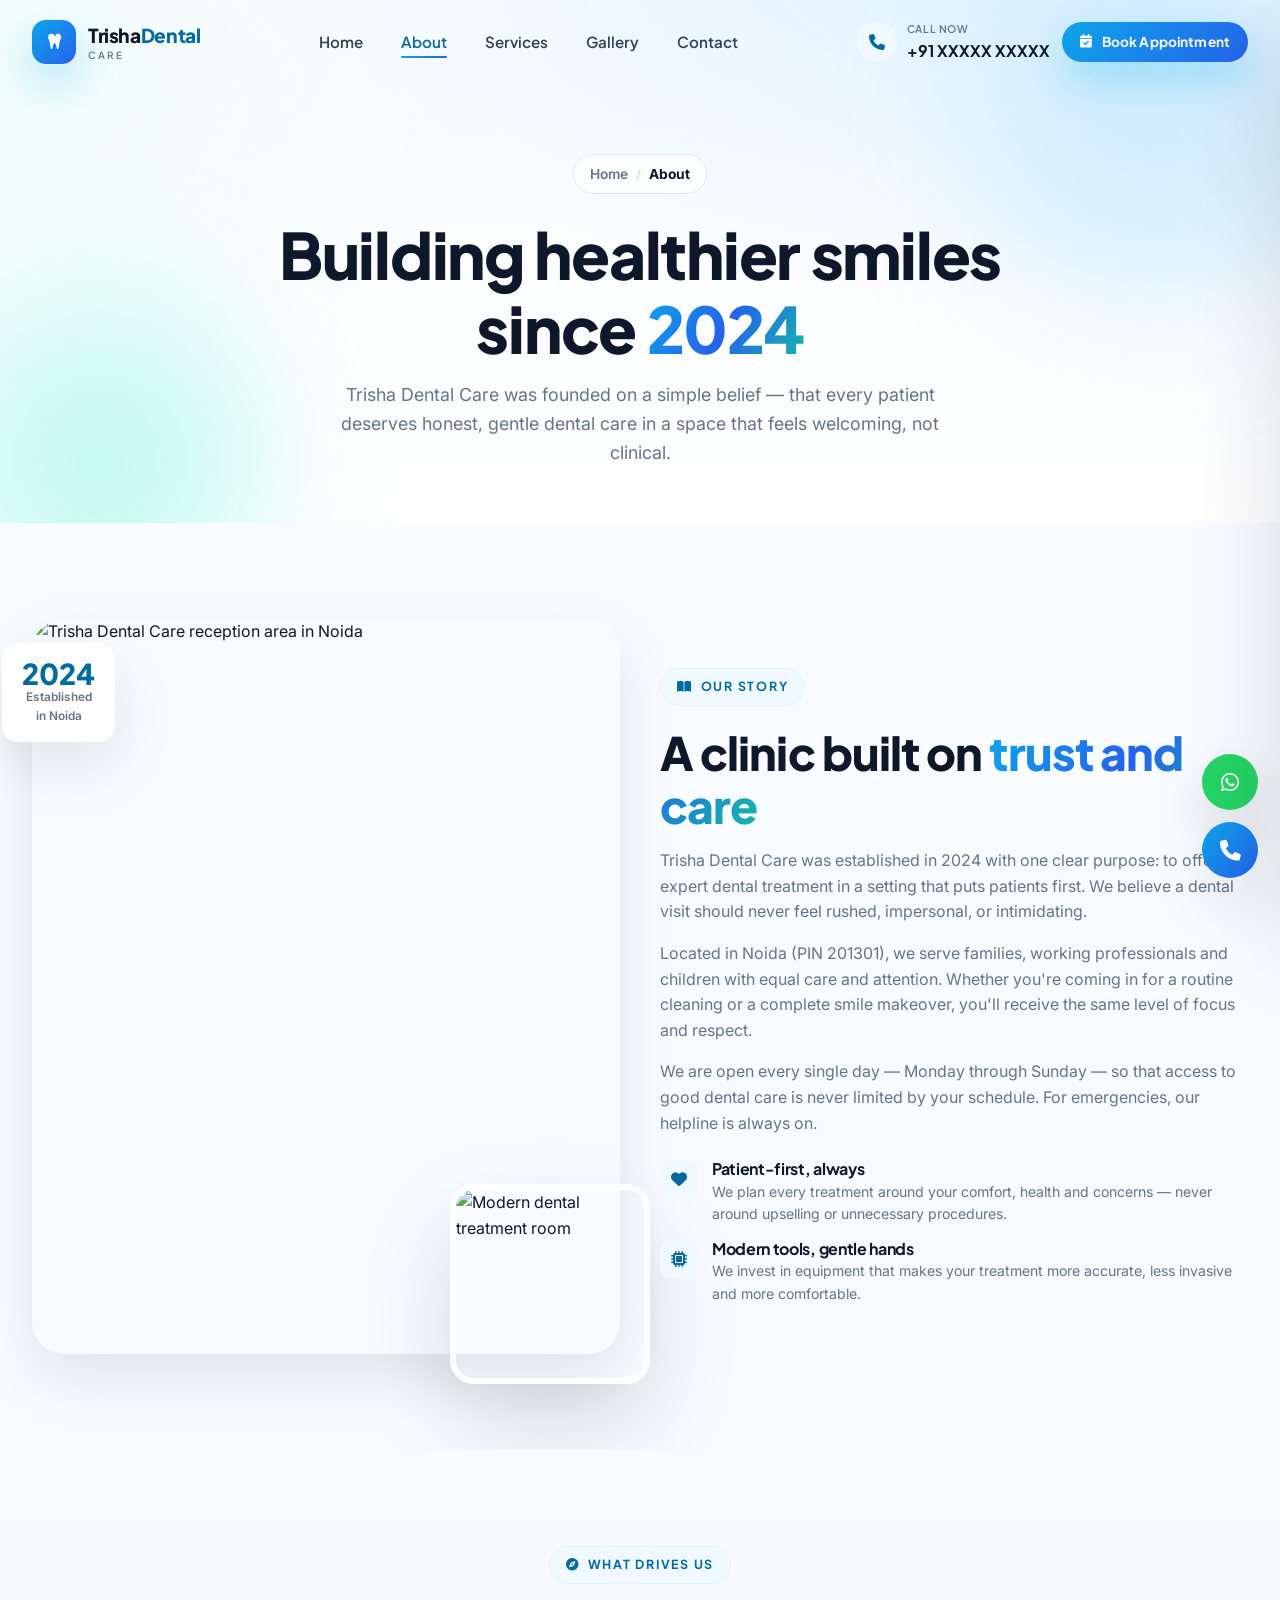
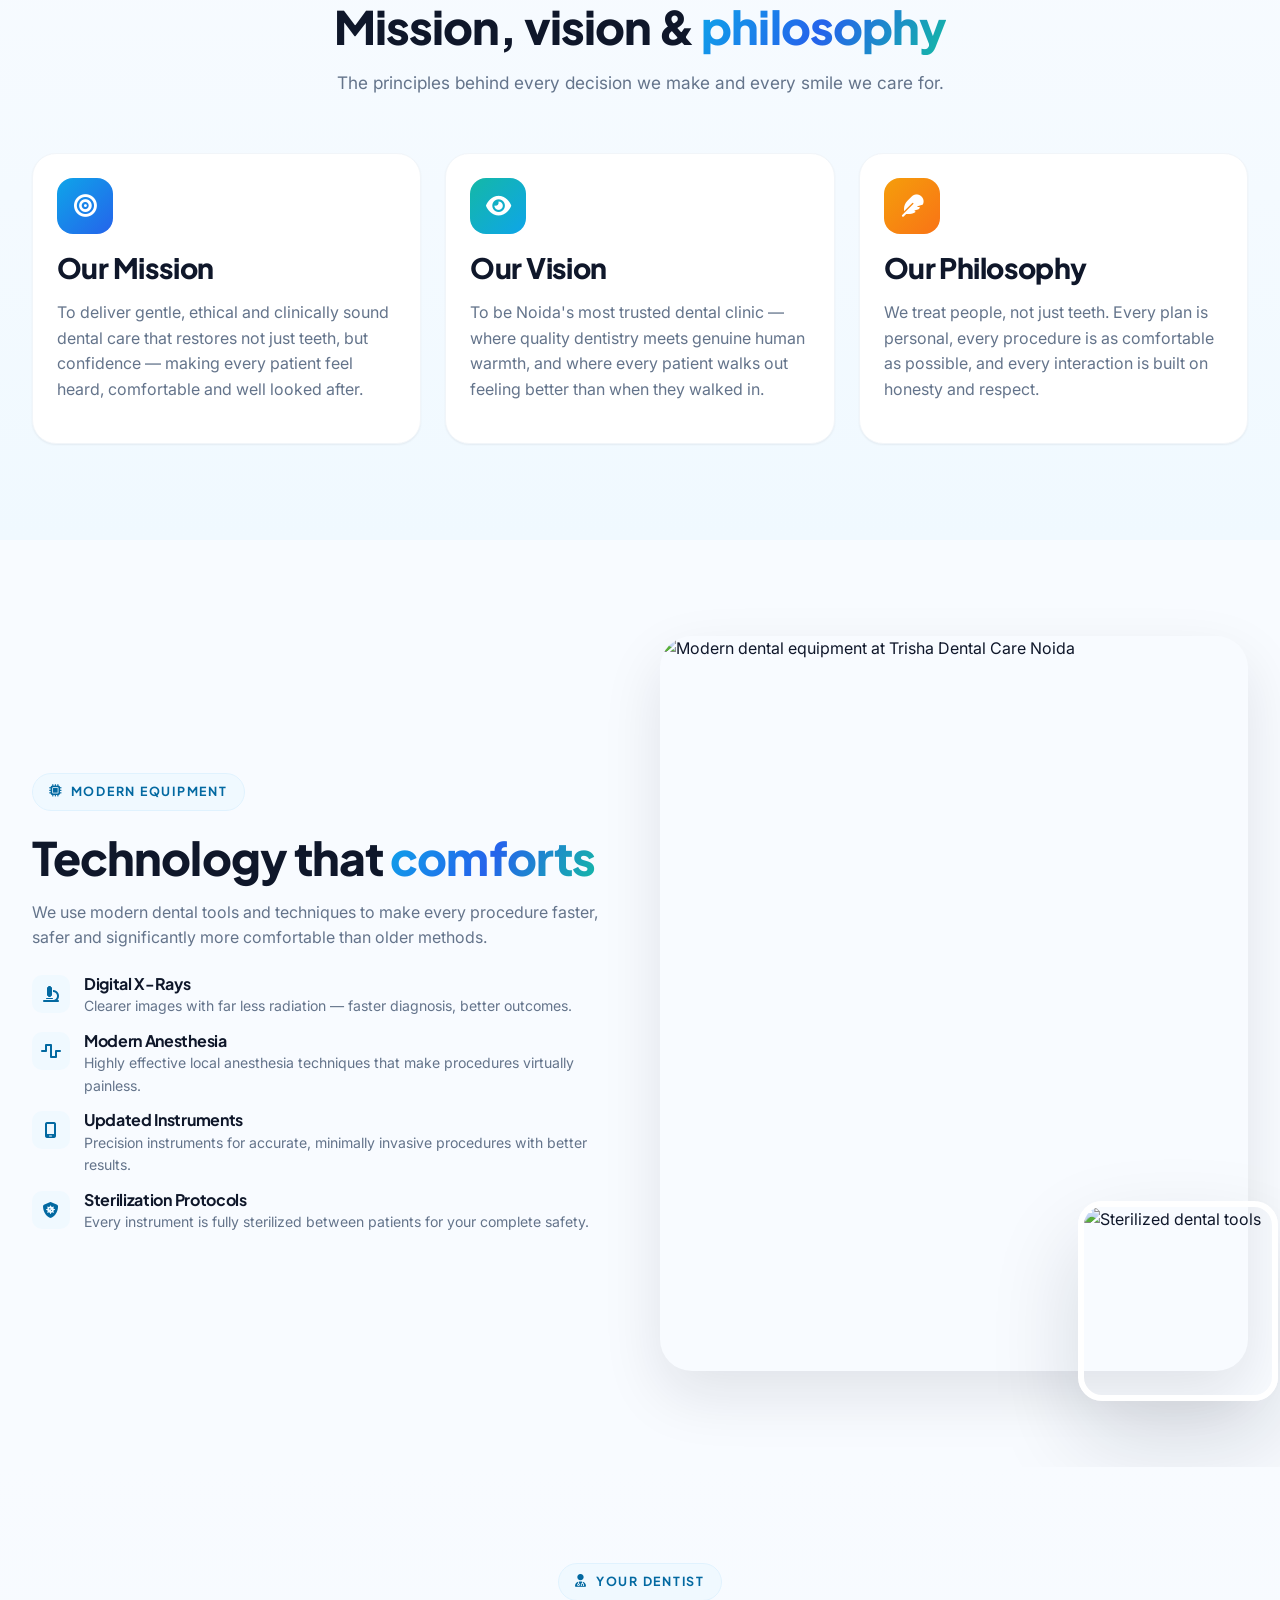
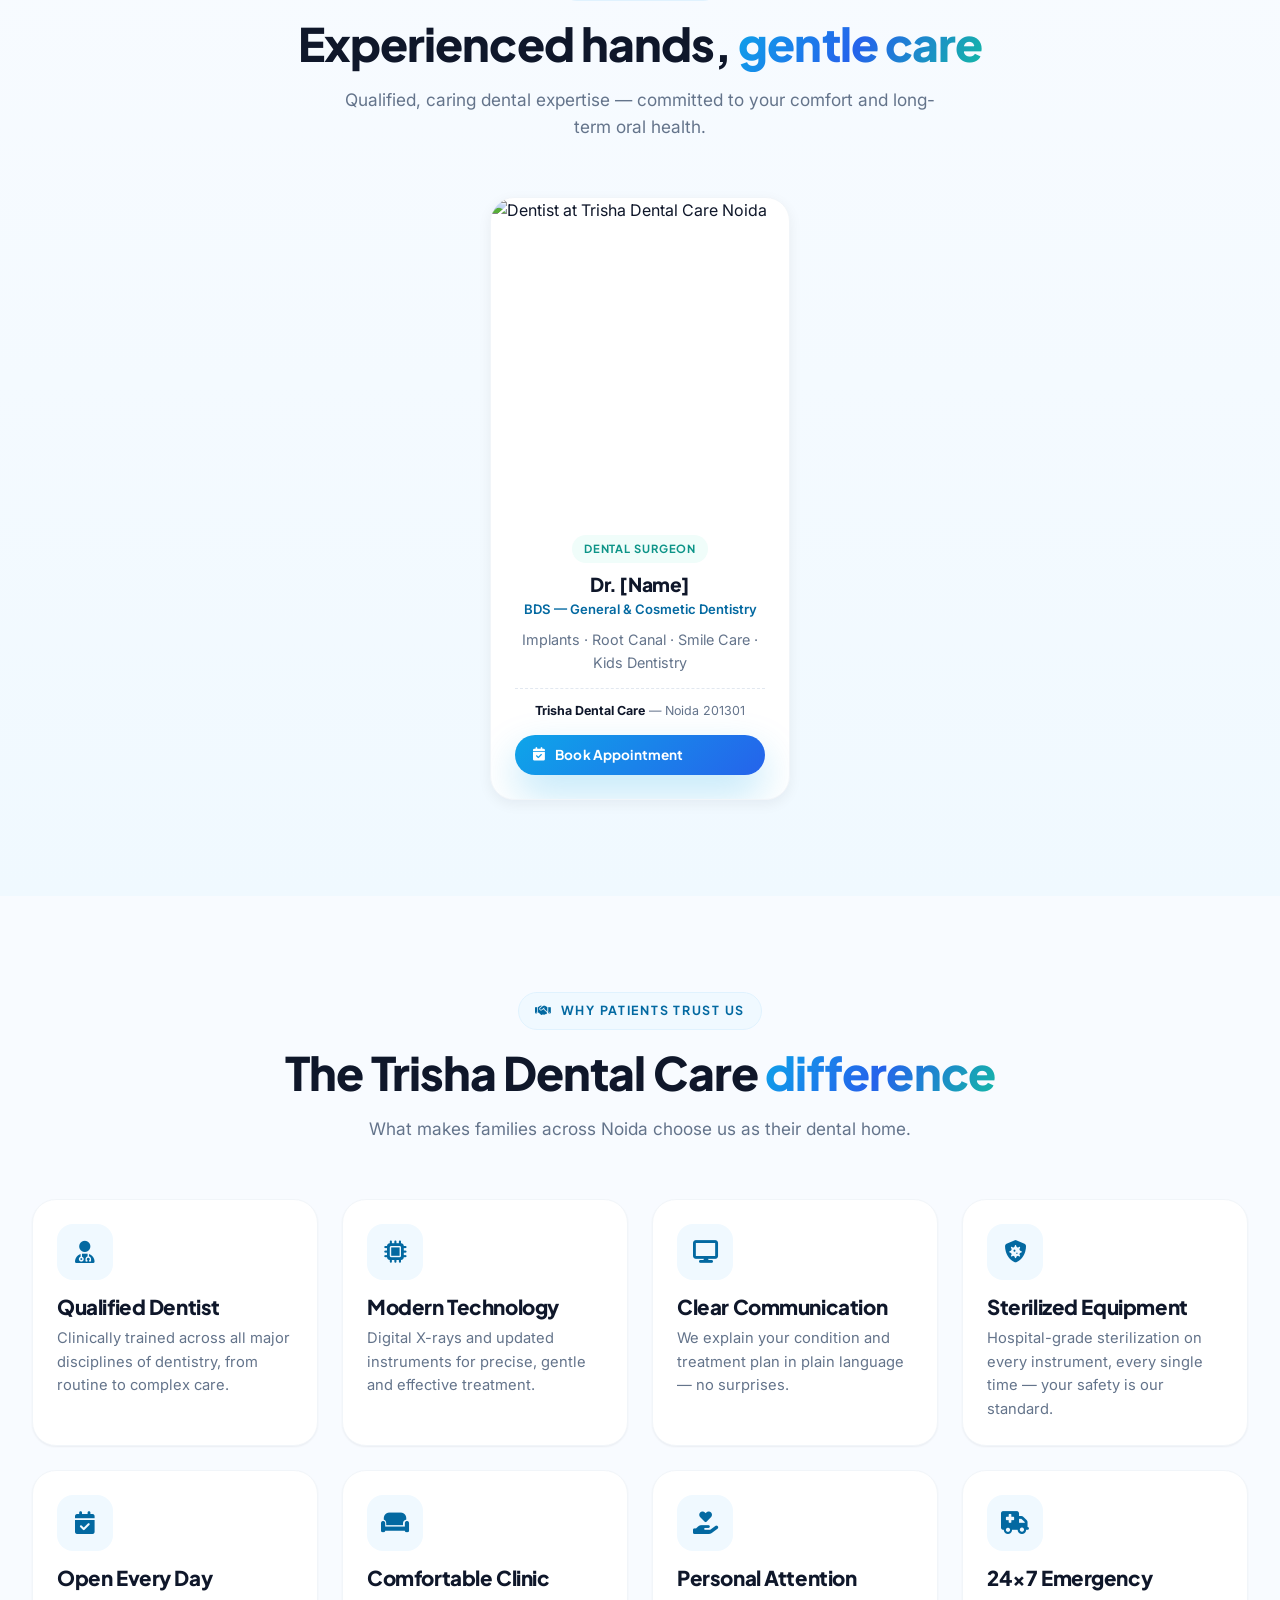
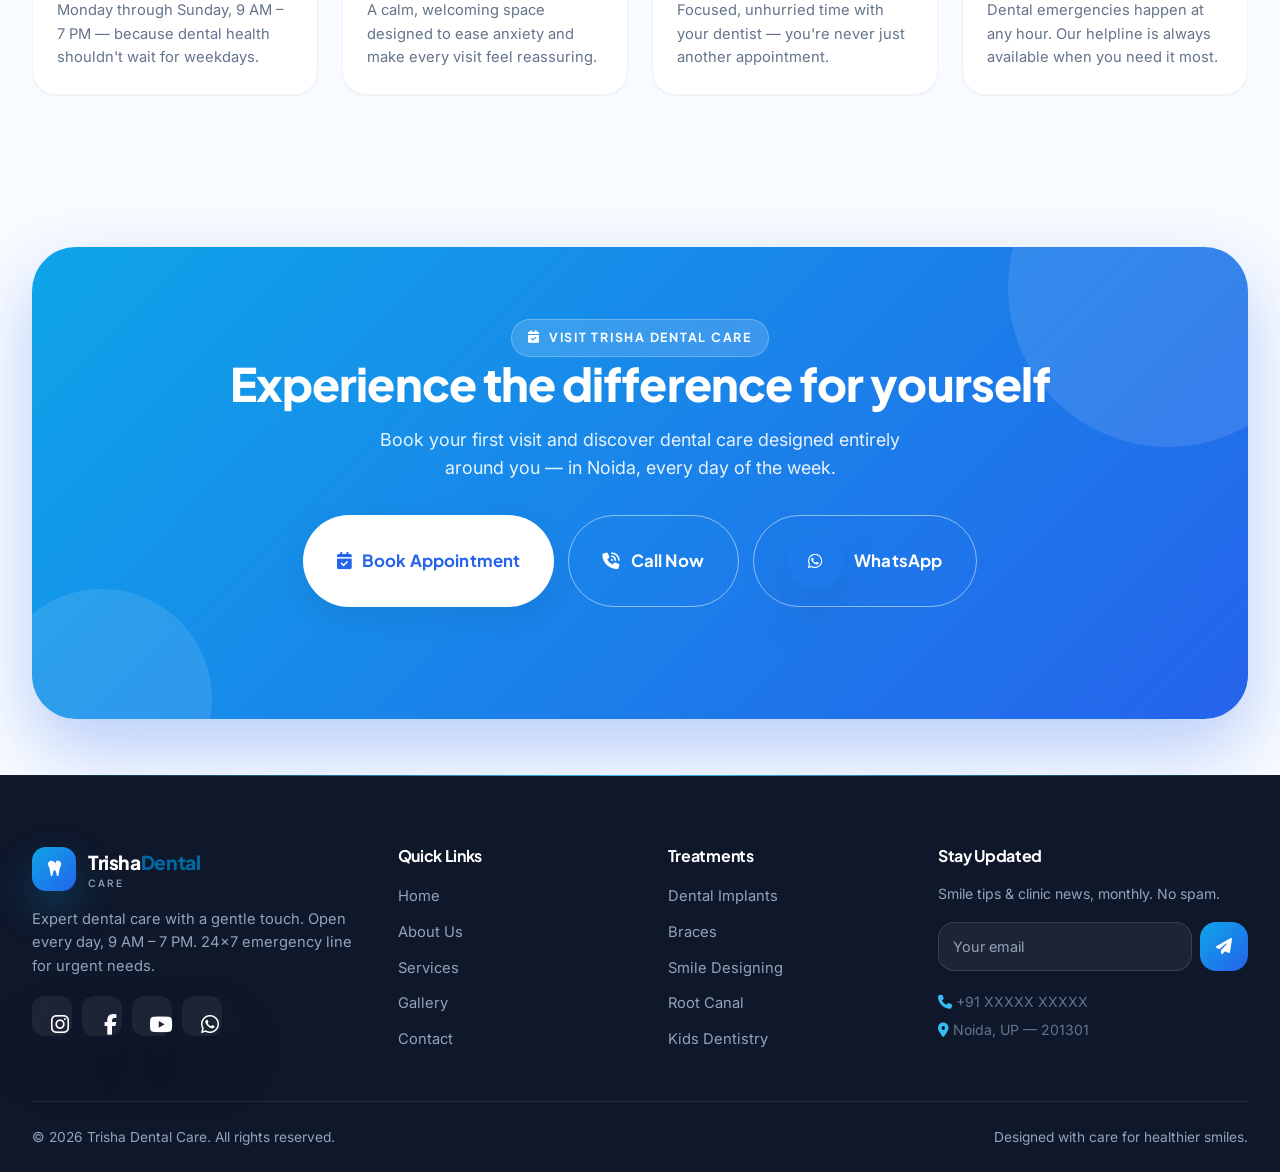
==== commit 60a7c613: "refactor: rename clinic to Trisha Dental Care and update branding, contact placeholders, and mission" ====
--- a/about.html
+++ b/about.html
@@ -4,12 +4,12 @@
   <meta charset="UTF-8" />
   <meta name="viewport" content="width=device-width, initial-scale=1.0" />
 
-  <title>About Trishta Dental Clinic — Our Story, Mission &amp; Philosophy</title>
-  <meta name="description" content="Discover the story behind Trishta Dental Clinic — our mission, vision, philosophy, modern equipment, experienced team and why thousands of patients trust us with their smiles." />
-  <meta name="author" content="Trishta Dental Clinic" />
+  <title>About Trisha Dental Care — Our Story, Mission &amp; Values | Noida 201301</title>
+  <meta name="description" content="Learn about Trisha Dental Care in Noida (201301) — our mission, values, modern equipment and commitment to gentle, ethical dentistry. Open every day, 9 AM – 7 PM." />
+  <meta name="author" content="Trisha Dental Care" />
   <meta property="og:type" content="website" />
-  <meta property="og:title" content="About Trishta Dental Clinic" />
-  <meta property="og:description" content="Our story, mission and the team that makes premium dental care feel personal." />
+  <meta property="og:title" content="About Trisha Dental Care — Noida 201301" />
+  <meta property="og:description" content="Our story, mission and the values that make dental care at Trisha feel personal and trustworthy." />
   <meta property="og:image" content="https://images.pexels.com/photos/6627447/pexels-photo-6627447.jpeg?auto=compress&w=1200" />
 
   <link rel="icon" href="data:image/svg+xml,<svg xmlns='http://www.w3.org/2000/svg' viewBox='0 0 100 100'><rect rx='24' width='100' height='100' fill='%230EA5E9'/><text x='50' y='70' font-size='62' text-anchor='middle' fill='white' font-family='Arial' font-weight='bold'>T</text></svg>" />
@@ -33,7 +33,7 @@
     <div class="container d-flex align-items-center justify-content-between">
       <a href="index.html" class="nav-brand">
         <span class="brand-mark"><i class="fas fa-tooth"></i></span>
-        <span class="brand-name">Trishta<b>Dental</b><span class="brand-sub">Premium Dental Care</span></span>
+        <span class="brand-name">Trisha<b>Dental</b><span class="brand-sub">Care</span></span>
       </a>
       <nav class="nav-links" aria-label="Primary">
         <a href="index.html">Home</a>
@@ -43,9 +43,9 @@
         <a href="contact.html">Contact</a>
       </nav>
       <div class="nav-actions">
-        <a href="tel:+919876543210" class="header-call d-none d-lg-flex">
+        <a href="tel:+91XXXXXXXXXX" class="header-call d-none d-lg-flex">
           <span class="phone-ico"><i class="fas fa-phone"></i></span>
-          <span><small>Call Now</small>+91 98765 43210</span>
+          <span><small>Call Now</small>+91 XXXXX XXXXX</span>
         </a>
         <a href="contact.html#book" class="btn btn-brand btn-sm"><i class="fas fa-calendar-check"></i> Book Appointment</a>
         <button class="nav-toggle" aria-label="Open menu"><span></span><span></span><span></span></button>
@@ -62,8 +62,8 @@
     <a href="contact.html">Contact <i class="fas fa-chevron-right"></i></a>
     <div class="m-actions">
       <a href="contact.html#book" class="btn btn-brand"><i class="fas fa-calendar-check"></i> Book Appointment</a>
-      <a href="tel:+919876543210" class="btn btn-ghost"><i class="fas fa-phone"></i> +91 98765 43210</a>
-      <a href="https://wa.me/919876543210" class="btn btn-accent"><i class="fab fa-whatsapp"></i> WhatsApp Us</a>
+      <a href="tel:+91XXXXXXXXXX" class="btn btn-ghost"><i class="fas fa-phone"></i> Call Us</a>
+      <a href="https://wa.me/91XXXXXXXXXX" class="btn btn-accent"><i class="fab fa-whatsapp"></i> WhatsApp Us</a>
     </div>
   </aside>
 
@@ -75,8 +75,8 @@
       <div class="breadcrumb-nav" data-aos="fade-up">
         <a href="index.html">Home</a><span class="sep">/</span><span class="current">About</span>
       </div>
-      <h1 data-aos="fade-up" data-aos-delay="80">Crafting confident smiles<br>since <span class="text-gradient">2010</span></h1>
-      <p data-aos="fade-up" data-aos-delay="160">Trishta Dental Clinic was founded on a simple belief — that world-class dental care should feel personal, gentle and genuinely comforting.</p>
+      <h1 data-aos="fade-up" data-aos-delay="80">Building healthier smiles<br>since <span class="text-gradient">2024</span></h1>
+      <p data-aos="fade-up" data-aos-delay="160">Trisha Dental Care was founded on a simple belief — that every patient deserves honest, gentle dental care in a space that feels welcoming, not clinical.</p>
     </div>
   </section>
 
@@ -86,32 +86,32 @@
       <div class="story-grid">
         <div class="story-imgs" data-aos="fade-right">
           <div class="img-main">
-            <img src="https://images.pexels.com/photos/6627429/pexels-photo-6627429.jpeg?auto=compress&w=800" alt="Trishta Dental Clinic reception area" loading="lazy" />
+            <img src="https://images.pexels.com/photos/6627429/pexels-photo-6627429.jpeg?auto=compress&w=800" alt="Trisha Dental Care reception area in Noida" loading="lazy" />
           </div>
           <div class="img-float">
             <img src="https://images.pexels.com/photos/6627430/pexels-photo-6627430.jpeg?auto=compress&w=400" alt="Modern dental treatment room" loading="lazy" />
           </div>
           <div class="stat-float">
-            <div class="num">15+</div>
-            <div class="lbl">Years of<br>Trust</div>
+            <div class="num">2024</div>
+            <div class="lbl">Established<br>in Noida</div>
           </div>
         </div>
 
         <div data-aos="fade-left">
           <span class="eyebrow"><i class="fas fa-book-open"></i> Our Story</span>
-          <h2 style="margin-top:20px">From a single chair to a <span class="text-gradient">boutique landmark</span></h2>
-          <p>Trishta Dental Clinic began in 2010 with a single dental chair and an ambitious idea: that a dental visit could feel less like a hospital appointment and more like a calm, considered experience.</p>
-          <p>Over 15 years, we've grown into a multi-specialty boutique clinic — but our heart hasn't changed. We still believe every patient deserves unhurried time, honest advice and treatment that prioritizes long-term health over quick fixes.</p>
-          <p>Today, more than 5,000 patients trust us with their smiles. Every one of them is the reason we keep raising the bar on comfort, technology and care.</p>
+          <h2 style="margin-top:20px">A clinic built on <span class="text-gradient">trust and care</span></h2>
+          <p>Trisha Dental Care was established in 2024 with one clear purpose: to offer expert dental treatment in a setting that puts patients first. We believe a dental visit should never feel rushed, impersonal, or intimidating.</p>
+          <p>Located in Noida (PIN 201301), we serve families, working professionals and children with equal care and attention. Whether you're coming in for a routine cleaning or a complete smile makeover, you'll receive the same level of focus and respect.</p>
+          <p>We are open every single day — Monday through Sunday — so that access to good dental care is never limited by your schedule. For emergencies, our helpline is always on.</p>
 
           <ul class="feature-list">
             <li>
               <span class="fl-ico"><i class="fas fa-heart"></i></span>
-              <div class="fl-text"><h5>Patient-first, always</h5><p>We plan treatment around your comfort, budget and long-term health — never around upselling.</p></div>
+              <div class="fl-text"><h5>Patient-first, always</h5><p>We plan every treatment around your comfort, health and concerns — never around upselling or unnecessary procedures.</p></div>
             </li>
             <li>
               <span class="fl-ico"><i class="fas fa-microchip"></i></span>
-              <div class="fl-text"><h5>Technology that helps</h5><p>Every machine we add must make your visit faster, safer or more precise — or it doesn't enter our clinic.</p></div>
+              <div class="fl-text"><h5>Modern tools, gentle hands</h5><p>We invest in equipment that makes your treatment more accurate, less invasive and more comfortable.</p></div>
             </li>
           </ul>
         </div>
@@ -125,24 +125,24 @@
       <div class="section-head" data-aos="fade-up">
         <span class="eyebrow"><i class="fas fa-compass"></i> What Drives Us</span>
         <h2>Mission, vision &amp; <span class="text-gradient">philosophy</span></h2>
-        <p>The principles behind every decision we make and every smile we craft.</p>
+        <p>The principles behind every decision we make and every smile we care for.</p>
       </div>
 
       <div class="mv-grid">
         <div class="mv-card m1" data-aos="fade-up" data-aos-delay="0">
           <div class="mv-ico"><i class="fas fa-bullseye"></i></div>
           <h3>Our Mission</h3>
-          <p>To deliver gentle, ethical and technologically advanced dental care that restores not just teeth, but confidence — making every patient feel heard, comfortable and genuinely cared for.</p>
+          <p>To deliver gentle, ethical and clinically sound dental care that restores not just teeth, but confidence — making every patient feel heard, comfortable and well looked after.</p>
         </div>
         <div class="mv-card m2" data-aos="fade-up" data-aos-delay="80">
           <div class="mv-ico"><i class="fas fa-eye"></i></div>
           <h3>Our Vision</h3>
-          <p>To be the most trusted boutique dental clinic in the country — where modern dentistry meets human warmth, and where visiting the dentist becomes something people look forward to.</p>
+          <p>To be Noida's most trusted dental clinic — where quality dentistry meets genuine human warmth, and where every patient walks out feeling better than when they walked in.</p>
         </div>
         <div class="mv-card m3" data-aos="fade-up" data-aos-delay="160">
           <div class="mv-ico"><i class="fas fa-feather"></i></div>
           <h3>Our Philosophy</h3>
-          <p>We treat people, not teeth. Every plan is personal, every procedure is painless, and every interaction is built on honesty, transparency and respect for your time and comfort.</p>
+          <p>We treat people, not just teeth. Every plan is personal, every procedure is as comfortable as possible, and every interaction is built on honesty and respect.</p>
         </div>
       </div>
     </div>
@@ -155,36 +155,22 @@
         <div data-aos="fade-right">
           <span class="eyebrow"><i class="fas fa-microchip"></i> Modern Equipment</span>
           <h2 style="margin-top:20px">Technology that <span class="text-gradient">comforts</span></h2>
-          <p>We've invested in the world's most trusted dental technology — not to impress, but to make your treatment faster, safer and remarkably precise.</p>
+          <p>We use modern dental tools and techniques to make every procedure faster, safer and significantly more comfortable than older methods.</p>
           <ul class="feature-list">
-            <li><span class="fl-ico"><i class="fas fa-microscope"></i></span><div class="fl-text"><h5>3D CBCT Imaging</h5><p>Crystal-clear 3D scans for accurate diagnosis and treatment planning.</p></div></li>
-            <li><span class="fl-ico"><i class="fas fa-wave-square"></i></span><div class="fl-text"><h5>Laser Dentistry</h5><p>Painless, bloodless procedures with faster healing times.</p></div></li>
-            <li><span class="fl-ico"><i class="fas fa-mobile-screen"></i></span><div class="fl-text"><h5>Digital Scanners</h5><p>Say goodbye to messy impression trays — we scan instead.</p></div></li>
-            <li><span class="fl-ico"><i class="fas fa-shield-virus"></i></span><div class="fl-text"><h5>Class B Autoclave</h5><p>The highest sterilization standard for total peace of mind.</p></div></li>
+            <li><span class="fl-ico"><i class="fas fa-microscope"></i></span><div class="fl-text"><h5>Digital X-Rays</h5><p>Clearer images with far less radiation — faster diagnosis, better outcomes.</p></div></li>
+            <li><span class="fl-ico"><i class="fas fa-wave-square"></i></span><div class="fl-text"><h5>Modern Anesthesia</h5><p>Highly effective local anesthesia techniques that make procedures virtually painless.</p></div></li>
+            <li><span class="fl-ico"><i class="fas fa-mobile-screen"></i></span><div class="fl-text"><h5>Updated Instruments</h5><p>Precision instruments for accurate, minimally invasive procedures with better results.</p></div></li>
+            <li><span class="fl-ico"><i class="fas fa-shield-virus"></i></span><div class="fl-text"><h5>Sterilization Protocols</h5><p>Every instrument is fully sterilized between patients for your complete safety.</p></div></li>
           </ul>
         </div>
 
         <div class="story-imgs" data-aos="fade-left">
           <div class="img-main">
-            <img src="https://images.pexels.com/photos/6627428/pexels-photo-6627428.jpeg?auto=compress&w=800" alt="Advanced dental equipment at Trishta Dental" loading="lazy" />
+            <img src="https://images.pexels.com/photos/6627428/pexels-photo-6627428.jpeg?auto=compress&w=800" alt="Modern dental equipment at Trisha Dental Care Noida" loading="lazy" />
           </div>
           <div class="img-float">
-            <img src="https://images.pexels.com/photos/6627446/pexels-photo-6627446.jpeg?auto=compress&w=400" alt="Dental tools and sterilization" loading="lazy" />
-          </div>
-        </div>
-      </div>
-    </div>
-  </section>
-
-  <!-- STATS BAND -->
-  <section class="section-sm">
-    <div class="container">
-      <div class="stats-band" data-aos="zoom-in">
-        <div class="stats-grid">
-          <div class="stat-item"><div class="stat-num"><span data-count="5000" data-suffix="+">0</span></div><div class="stat-label">Happy Patients</div></div>
-          <div class="stat-item"><div class="stat-num"><span data-count="15" data-suffix="+">0</span></div><div class="stat-label">Years Experience</div></div>
-          <div class="stat-item"><div class="stat-num"><span data-count="12">0</span></div><div class="stat-label">Expert Specialists</div></div>
-          <div class="stat-item"><div class="stat-num"><span data-count="4.9">0</span></div><div class="stat-label">Average Rating</div></div>
+            <img src="https://images.pexels.com/photos/6627446/pexels-photo-6627446.jpeg?auto=compress&w=400" alt="Sterilized dental tools" loading="lazy" />
+          </div>
         </div>
       </div>
     </div>
@@ -194,68 +180,28 @@
   <section class="section bg-mist" id="team">
     <div class="container">
       <div class="section-head" data-aos="fade-up">
-        <span class="eyebrow"><i class="fas fa-users"></i> Our Team</span>
-        <h2>Experienced hands, <span class="text-gradient">gentle hearts</span></h2>
-        <p>A multi-specialty team that brings depth, warmth and decades of combined expertise to every appointment.</p>
-      </div>
-
-      <div class="doctors-grid">
+        <span class="eyebrow"><i class="fas fa-user-doctor"></i> Your Dentist</span>
+        <h2>Experienced hands, <span class="text-gradient">gentle care</span></h2>
+        <p>Qualified, caring dental expertise — committed to your comfort and long-term oral health.</p>
+      </div>
+
+      <div style="display:flex;justify-content:center;align-items:flex-start;">
+        <div style="max-width:300px;width:100%;">
         <article class="doctor-card" data-aos="fade-up" data-aos-delay="0">
           <div class="doctor-photo">
-            <img src="https://images.pexels.com/photos/5215024/pexels-photo-5215024.jpeg?auto=compress&w=600" alt="Dr. Anita Trishta" loading="lazy" />
-            <div class="dr-overlay"><a href="contact.html#book"><i class="fas fa-calendar-check"></i></a><a href="tel:+919876543210"><i class="fas fa-phone"></i></a></div>
+            <img src="https://images.pexels.com/photos/5215024/pexels-photo-5215024.jpeg?auto=compress&w=600" alt="Dentist at Trisha Dental Care Noida" loading="lazy" />
+            <div class="dr-overlay"><a href="contact.html#book"><i class="fas fa-calendar-check"></i></a><a href="tel:+91XXXXXXXXXX"><i class="fas fa-phone"></i></a></div>
           </div>
           <div class="doctor-body">
-            <span class="dr-badge">Chief Dental Surgeon</span>
-            <h3>Dr. Anita Trishta</h3>
-            <p class="dr-qual">BDS, MDS — Implantology</p>
-            <p class="dr-spec">Implants &amp; Cosmetic Dentistry</p>
-            <p class="dr-exp"><b>18 years</b> of clinical excellence</p>
+            <span class="dr-badge">Dental Surgeon</span>
+            <h3>Dr. [Name]</h3>
+            <p class="dr-qual">BDS — General &amp; Cosmetic Dentistry</p>
+            <p class="dr-spec">Implants · Root Canal · Smile Care · Kids Dentistry</p>
+            <p class="dr-exp"><b>Trisha Dental Care</b> — Noida 201301</p>
             <a href="contact.html#book" class="btn btn-brand btn-sm w-100"><i class="fas fa-calendar-check"></i> Book Appointment</a>
           </div>
         </article>
-        <article class="doctor-card" data-aos="fade-up" data-aos-delay="80">
-          <div class="doctor-photo">
-            <img src="https://images.pexels.com/photos/5407206/pexels-photo-5407206.jpeg?auto=compress&w=600" alt="Dr. Rohan Mehta" loading="lazy" />
-            <div class="dr-overlay"><a href="contact.html#book"><i class="fas fa-calendar-check"></i></a><a href="tel:+919876543210"><i class="fas fa-phone"></i></a></div>
-          </div>
-          <div class="doctor-body">
-            <span class="dr-badge">Orthodontist</span>
-            <h3>Dr. Rohan Mehta</h3>
-            <p class="dr-qual">BDS, MDS — Orthodontics</p>
-            <p class="dr-spec">Braces &amp; Invisalign</p>
-            <p class="dr-exp"><b>12 years</b> straightening smiles</p>
-            <a href="contact.html#book" class="btn btn-brand btn-sm w-100"><i class="fas fa-calendar-check"></i> Book Appointment</a>
-          </div>
-        </article>
-        <article class="doctor-card" data-aos="fade-up" data-aos-delay="160">
-          <div class="doctor-photo">
-            <img src="https://images.pexels.com/photos/4173251/pexels-photo-4173251.jpeg?auto=compress&w=600" alt="Dr. Priya Nair" loading="lazy" />
-            <div class="dr-overlay"><a href="contact.html#book"><i class="fas fa-calendar-check"></i></a><a href="tel:+919876543210"><i class="fas fa-phone"></i></a></div>
-          </div>
-          <div class="doctor-body">
-            <span class="dr-badge">Endodontist</span>
-            <h3>Dr. Priya Nair</h3>
-            <p class="dr-qual">BDS, MDS — Conservative Dentistry</p>
-            <p class="dr-spec">Root Canal &amp; Restoratives</p>
-            <p class="dr-exp"><b>10 years</b> saving natural teeth</p>
-            <a href="contact.html#book" class="btn btn-brand btn-sm w-100"><i class="fas fa-calendar-check"></i> Book Appointment</a>
-          </div>
-        </article>
-        <article class="doctor-card" data-aos="fade-up" data-aos-delay="240">
-          <div class="doctor-photo">
-            <img src="https://images.pexels.com/photos/5407205/pexels-photo-5407205.jpeg?auto=compress&w=600" alt="Dr. Karan Singh" loading="lazy" />
-            <div class="dr-overlay"><a href="contact.html#book"><i class="fas fa-calendar-check"></i></a><a href="tel:+919876543210"><i class="fas fa-phone"></i></a></div>
-          </div>
-          <div class="doctor-body">
-            <span class="dr-badge">Pediatric Dentist</span>
-            <h3>Dr. Karan Singh</h3>
-            <p class="dr-qual">BDS, MDS — Pediatric Dentistry</p>
-            <p class="dr-spec">Kids &amp; Preventive Dentistry</p>
-            <p class="dr-exp"><b>9 years</b> of gentle kids' care</p>
-            <a href="contact.html#book" class="btn btn-brand btn-sm w-100"><i class="fas fa-calendar-check"></i> Book Appointment</a>
-          </div>
-        </article>
+        </div>
       </div>
     </div>
   </section>
@@ -265,18 +211,18 @@
     <div class="container">
       <div class="section-head" data-aos="fade-up">
         <span class="eyebrow"><i class="fas fa-handshake"></i> Why Patients Trust Us</span>
-        <h2>The Trishta <span class="text-gradient">difference</span></h2>
-        <p>Eight reasons families across the city choose us as their lifelong dental partner.</p>
+        <h2>The Trisha Dental Care <span class="text-gradient">difference</span></h2>
+        <p>What makes families across Noida choose us as their dental home.</p>
       </div>
       <div class="why-grid">
-        <div class="why-card" data-aos="fade-up" data-aos-delay="0"><div class="why-ico"><i class="fas fa-user-doctor"></i></div><h4>Experienced Dentists</h4><p>15+ years of specialist expertise across every discipline of dentistry.</p></div>
-        <div class="why-card" data-aos="fade-up" data-aos-delay="80"><div class="why-ico"><i class="fas fa-microchip"></i></div><h4>Advanced Technology</h4><p>3D imaging, lasers and digital scanners for precise, gentle care.</p></div>
-        <div class="why-card" data-aos="fade-up" data-aos-delay="160"><div class="why-ico"><i class="fas fa-display"></i></div><h4>Digital Diagnosis</h4><p>See your treatment plan on screen — full transparency, zero surprises.</p></div>
-        <div class="why-card" data-aos="fade-up" data-aos-delay="240"><div class="why-ico"><i class="fas fa-shield-virus"></i></div><h4>Sterilized Equipment</h4><p>Hospital-grade sterilization on every instrument, every single time.</p></div>
-        <div class="why-card" data-aos="fade-up" data-aos-delay="0"><div class="why-ico"><i class="fas fa-indian-rupee-sign"></i></div><h4>Affordable Care</h4><p>Transparent pricing with easy no-cost EMI options on treatments.</p></div>
-        <div class="why-card" data-aos="fade-up" data-aos-delay="80"><div class="why-ico"><i class="fas fa-couch"></i></div><h4>Comfortable Clinic</h4><p>A boutique ambience designed to ease dental anxiety from the start.</p></div>
-        <div class="why-card" data-aos="fade-up" data-aos-delay="160"><div class="why-ico"><i class="fas fa-hand-holding-heart"></i></div><h4>Personal Attention</h4><p>Unhurried, focused time with your dentist — no rushing, no queues.</p></div>
-        <div class="why-card" data-aos="fade-up" data-aos-delay="240"><div class="why-ico"><i class="fas fa-truck-medical"></i></div><h4>Emergency Care</h4><p>Same-day appointments for dental emergencies, every single day.</p></div>
+        <div class="why-card" data-aos="fade-up" data-aos-delay="0"><div class="why-ico"><i class="fas fa-user-doctor"></i></div><h4>Qualified Dentist</h4><p>Clinically trained across all major disciplines of dentistry, from routine to complex care.</p></div>
+        <div class="why-card" data-aos="fade-up" data-aos-delay="80"><div class="why-ico"><i class="fas fa-microchip"></i></div><h4>Modern Technology</h4><p>Digital X-rays and updated instruments for precise, gentle and effective treatment.</p></div>
+        <div class="why-card" data-aos="fade-up" data-aos-delay="160"><div class="why-ico"><i class="fas fa-display"></i></div><h4>Clear Communication</h4><p>We explain your condition and treatment plan in plain language — no surprises.</p></div>
+        <div class="why-card" data-aos="fade-up" data-aos-delay="240"><div class="why-ico"><i class="fas fa-shield-virus"></i></div><h4>Sterilized Equipment</h4><p>Hospital-grade sterilization on every instrument, every single time — your safety is our standard.</p></div>
+        <div class="why-card" data-aos="fade-up" data-aos-delay="0"><div class="why-ico"><i class="fas fa-calendar-check"></i></div><h4>Open Every Day</h4><p>Monday through Sunday, 9 AM – 7 PM — because dental health shouldn't wait for weekdays.</p></div>
+        <div class="why-card" data-aos="fade-up" data-aos-delay="80"><div class="why-ico"><i class="fas fa-couch"></i></div><h4>Comfortable Clinic</h4><p>A calm, welcoming space designed to ease anxiety and make every visit feel reassuring.</p></div>
+        <div class="why-card" data-aos="fade-up" data-aos-delay="160"><div class="why-ico"><i class="fas fa-hand-holding-heart"></i></div><h4>Personal Attention</h4><p>Focused, unhurried time with your dentist — you're never just another appointment.</p></div>
+        <div class="why-card" data-aos="fade-up" data-aos-delay="240"><div class="why-ico"><i class="fas fa-truck-medical"></i></div><h4>24×7 Emergency</h4><p>Dental emergencies happen at any hour. Our helpline is always available when you need it most.</p></div>
       </div>
     </div>
   </section>
@@ -285,13 +231,13 @@
   <section class="section-sm">
     <div class="container">
       <div class="cta-band" data-aos="zoom-in">
-        <span class="eyebrow"><i class="fas fa-calendar-check"></i> Visit Trishta</span>
-        <h2>Experience the Trishta difference</h2>
-        <p>Book your first visit and discover dental care designed entirely around you.</p>
+        <span class="eyebrow"><i class="fas fa-calendar-check"></i> Visit Trisha Dental Care</span>
+        <h2>Experience the difference for yourself</h2>
+        <p>Book your first visit and discover dental care designed entirely around you — in Noida, every day of the week.</p>
         <div class="hero-cta">
           <a href="contact.html#book" class="btn btn-white btn-lg"><i class="fas fa-calendar-check"></i> Book Appointment</a>
-          <a href="tel:+919876543210" class="btn btn-light-ghost btn-lg"><i class="fas fa-phone-volume"></i> Call Now</a>
-          <a href="https://wa.me/919876543210" class="btn btn-light-ghost btn-lg"><i class="fab fa-whatsapp"></i> WhatsApp</a>
+          <a href="tel:+91XXXXXXXXXX" class="btn btn-light-ghost btn-lg"><i class="fas fa-phone-volume"></i> Call Now</a>
+          <a href="https://wa.me/91XXXXXXXXXX" class="btn btn-light-ghost btn-lg"><i class="fab fa-whatsapp"></i> WhatsApp</a>
         </div>
       </div>
     </div>
@@ -302,26 +248,26 @@
     <div class="container">
       <div class="footer-grid">
         <div class="footer-brand">
-          <a href="index.html" class="nav-brand"><span class="brand-mark"><i class="fas fa-tooth"></i></span><span class="brand-name">Trishta<b>Dental</b><span class="brand-sub">Premium Dental Care</span></span></a>
-          <p>Boutique dental care that blends advanced technology with a warm, personal touch. Your smile is our signature.</p>
-          <div class="footer-social"><a href="#"><i class="fab fa-instagram"></i></a><a href="#"><i class="fab fa-facebook-f"></i></a><a href="#"><i class="fab fa-youtube"></i></a><a href="https://wa.me/919876543210"><i class="fab fa-whatsapp"></i></a></div>
+          <a href="index.html" class="nav-brand"><span class="brand-mark"><i class="fas fa-tooth"></i></span><span class="brand-name">Trisha<b>Dental</b><span class="brand-sub">Care</span></span></a>
+          <p>Expert dental care with a gentle touch. Open every day, 9 AM – 7 PM. 24×7 emergency line for urgent needs.</p>
+          <div class="footer-social"><a href="#"><i class="fab fa-instagram"></i></a><a href="#"><i class="fab fa-facebook-f"></i></a><a href="#"><i class="fab fa-youtube"></i></a><a href="https://wa.me/91XXXXXXXXXX"><i class="fab fa-whatsapp"></i></a></div>
         </div>
         <div class="footer-col"><h5>Quick Links</h5><ul><li><a href="index.html">Home</a></li><li><a href="about.html">About Us</a></li><li><a href="services.html">Services</a></li><li><a href="gallery.html">Gallery</a></li><li><a href="contact.html">Contact</a></li></ul></div>
-        <div class="footer-col"><h5>Treatments</h5><ul><li><a href="services.html">Dental Implants</a></li><li><a href="services.html">Invisalign</a></li><li><a href="services.html">Smile Designing</a></li><li><a href="services.html">Root Canal</a></li><li><a href="services.html">Kids Dentistry</a></li></ul></div>
+        <div class="footer-col"><h5>Treatments</h5><ul><li><a href="services.html">Dental Implants</a></li><li><a href="services.html">Braces</a></li><li><a href="services.html">Smile Designing</a></li><li><a href="services.html">Root Canal</a></li><li><a href="services.html">Kids Dentistry</a></li></ul></div>
         <div class="footer-col">
           <h5>Stay Updated</h5>
           <p style="color:var(--c-slate-400);font-size:0.88rem">Smile tips &amp; clinic news, monthly. No spam.</p>
           <form class="footer-newsletter"><input type="email" placeholder="Your email" required /><button type="submit" aria-label="Subscribe"><i class="fas fa-paper-plane"></i></button></form>
-          <div style="margin-top:20px;font-size:0.88rem;color:var(--c-slate-400)"><p style="margin:0"><i class="fas fa-phone" style="color:var(--c-primary-400)"></i> +91 98765 43210</p><p style="margin:6px 0 0"><i class="fas fa-location-dot" style="color:var(--c-primary-400)"></i> MG Road, Bengaluru</p></div>
-        </div>
-      </div>
-      <div class="footer-bottom"><span>&copy; <span data-year>2026</span> Trishta Dental Clinic. All rights reserved.</span><span>Designed with care for healthier smiles.</span></div>
+          <div style="margin-top:20px;font-size:0.88rem;color:var(--c-slate-400)"><p style="margin:0"><i class="fas fa-phone" style="color:var(--c-primary-400)"></i> +91 XXXXX XXXXX</p><p style="margin:6px 0 0"><i class="fas fa-location-dot" style="color:var(--c-primary-400)"></i> Noida, UP — 201301</p></div>
+        </div>
+      </div>
+      <div class="footer-bottom"><span>&copy; <span data-year>2026</span> Trisha Dental Care. All rights reserved.</span><span>Designed with care for healthier smiles.</span></div>
     </div>
   </footer>
 
   <div class="fab-stack">
-    <a href="https://wa.me/919876543210" class="fab fab-whatsapp" aria-label="WhatsApp"><i class="fab fa-whatsapp"></i></a>
-    <a href="tel:+919876543210" class="fab fab-call" aria-label="Call"><i class="fas fa-phone"></i></a>
+    <a href="https://wa.me/91XXXXXXXXXX" class="fab fab-whatsapp" aria-label="WhatsApp"><i class="fab fa-whatsapp"></i></a>
+    <a href="tel:+91XXXXXXXXXX" class="fab fab-call" aria-label="Call"><i class="fas fa-phone"></i></a>
   </div>
 
   <script src="https://cdn.jsdelivr.net/npm/bootstrap@5.3.3/dist/js/bootstrap.bundle.min.js"></script>
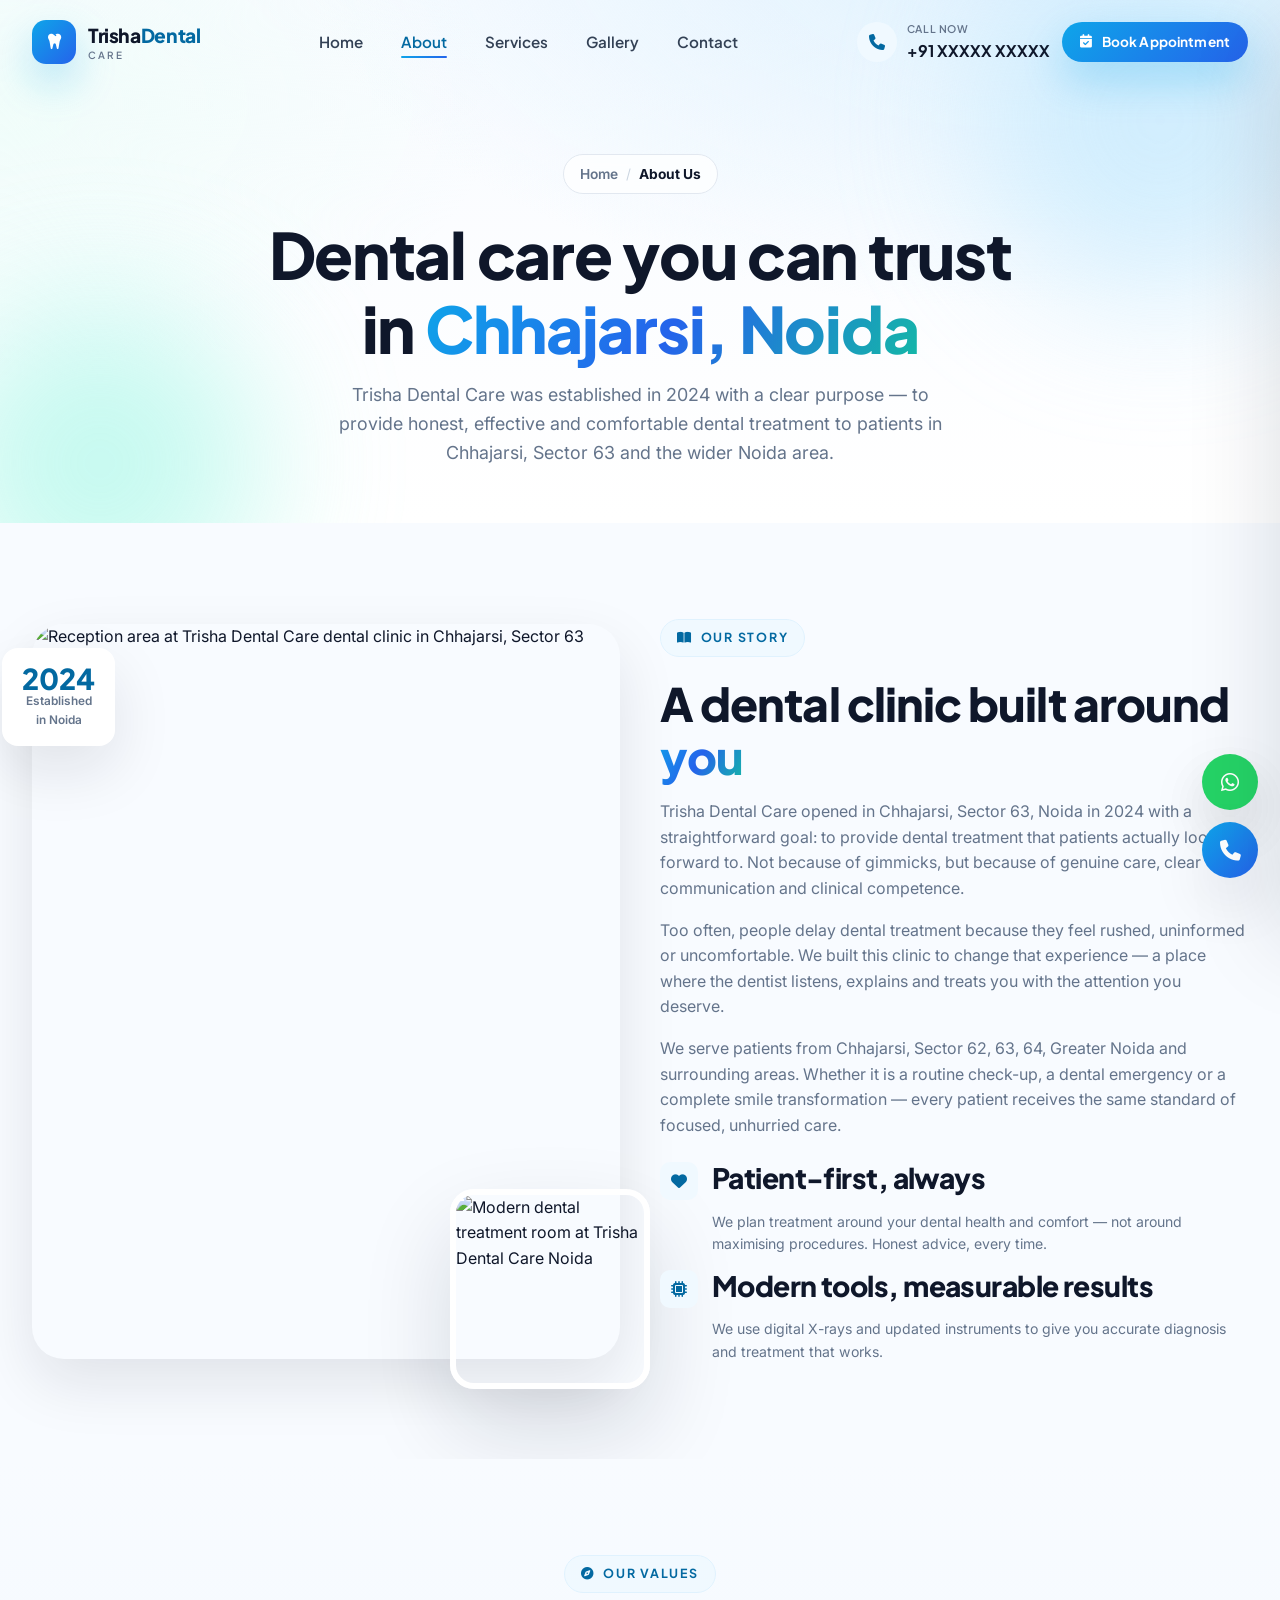
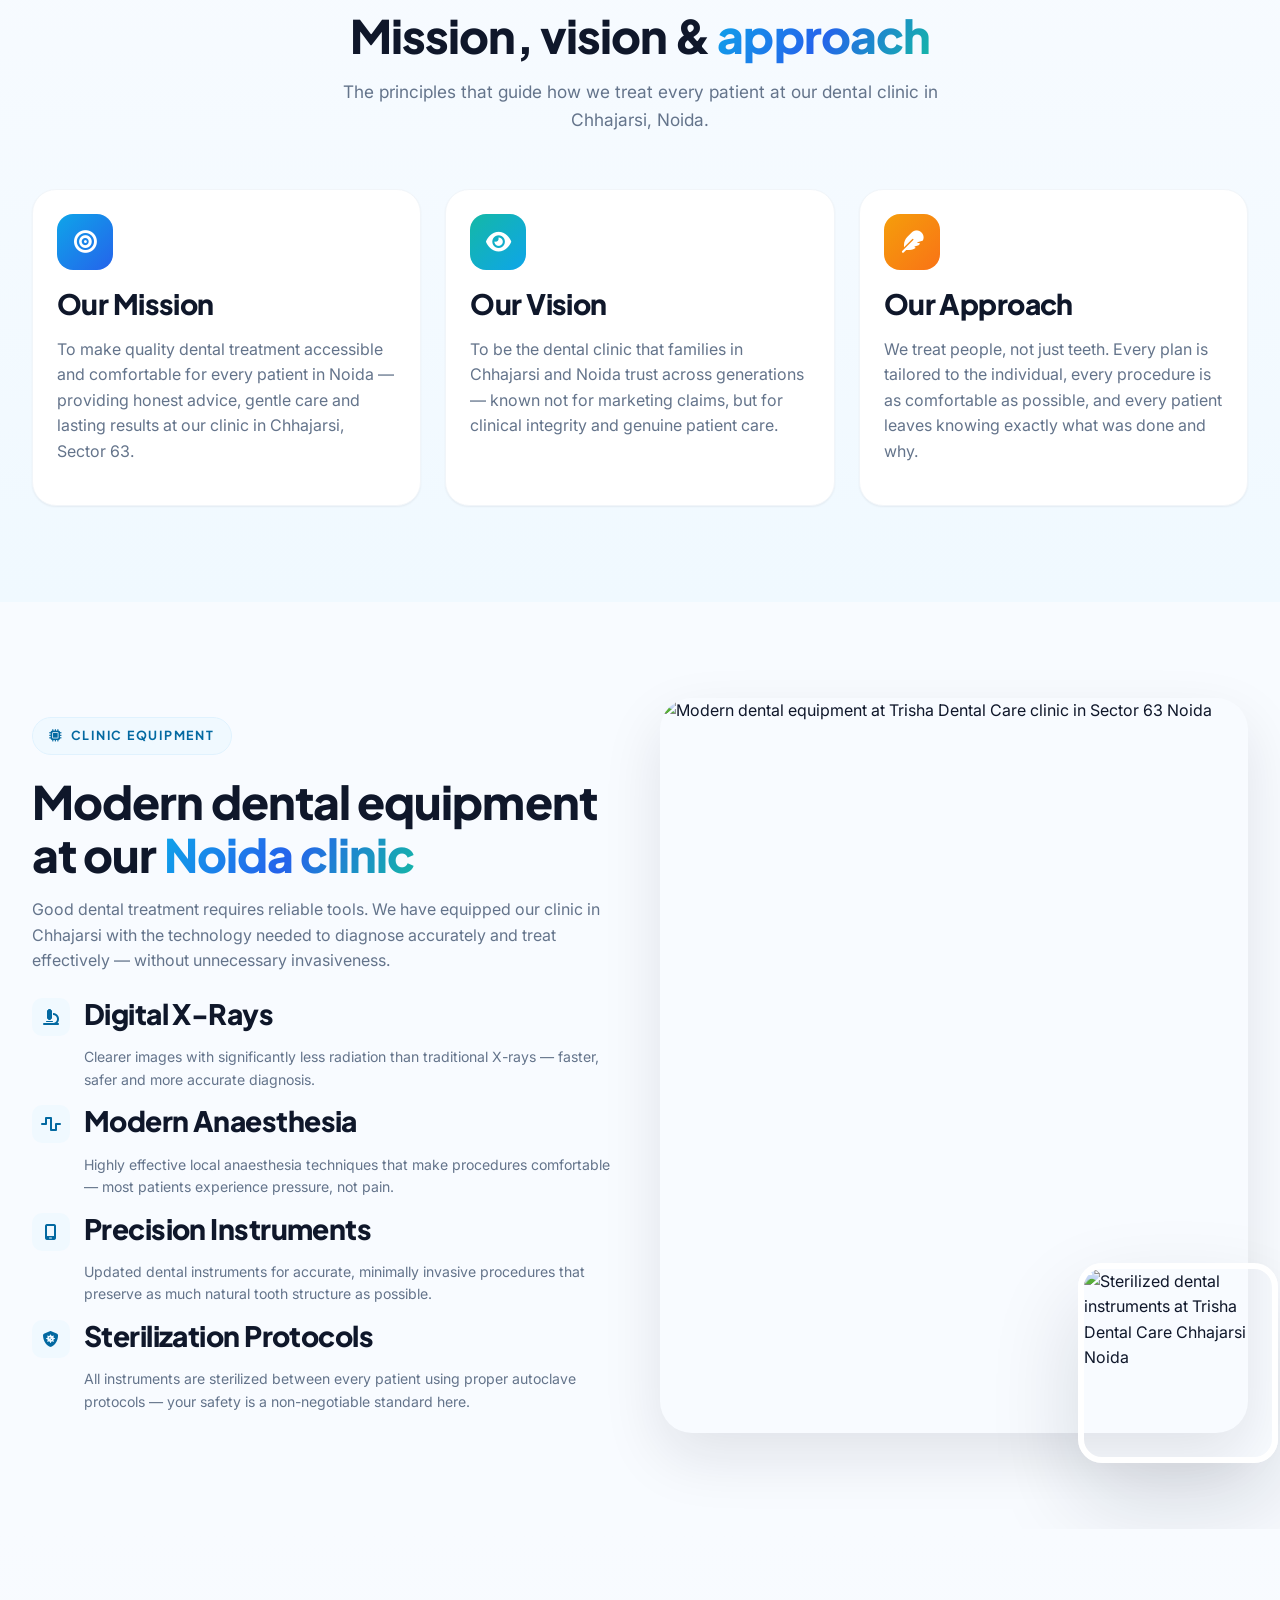
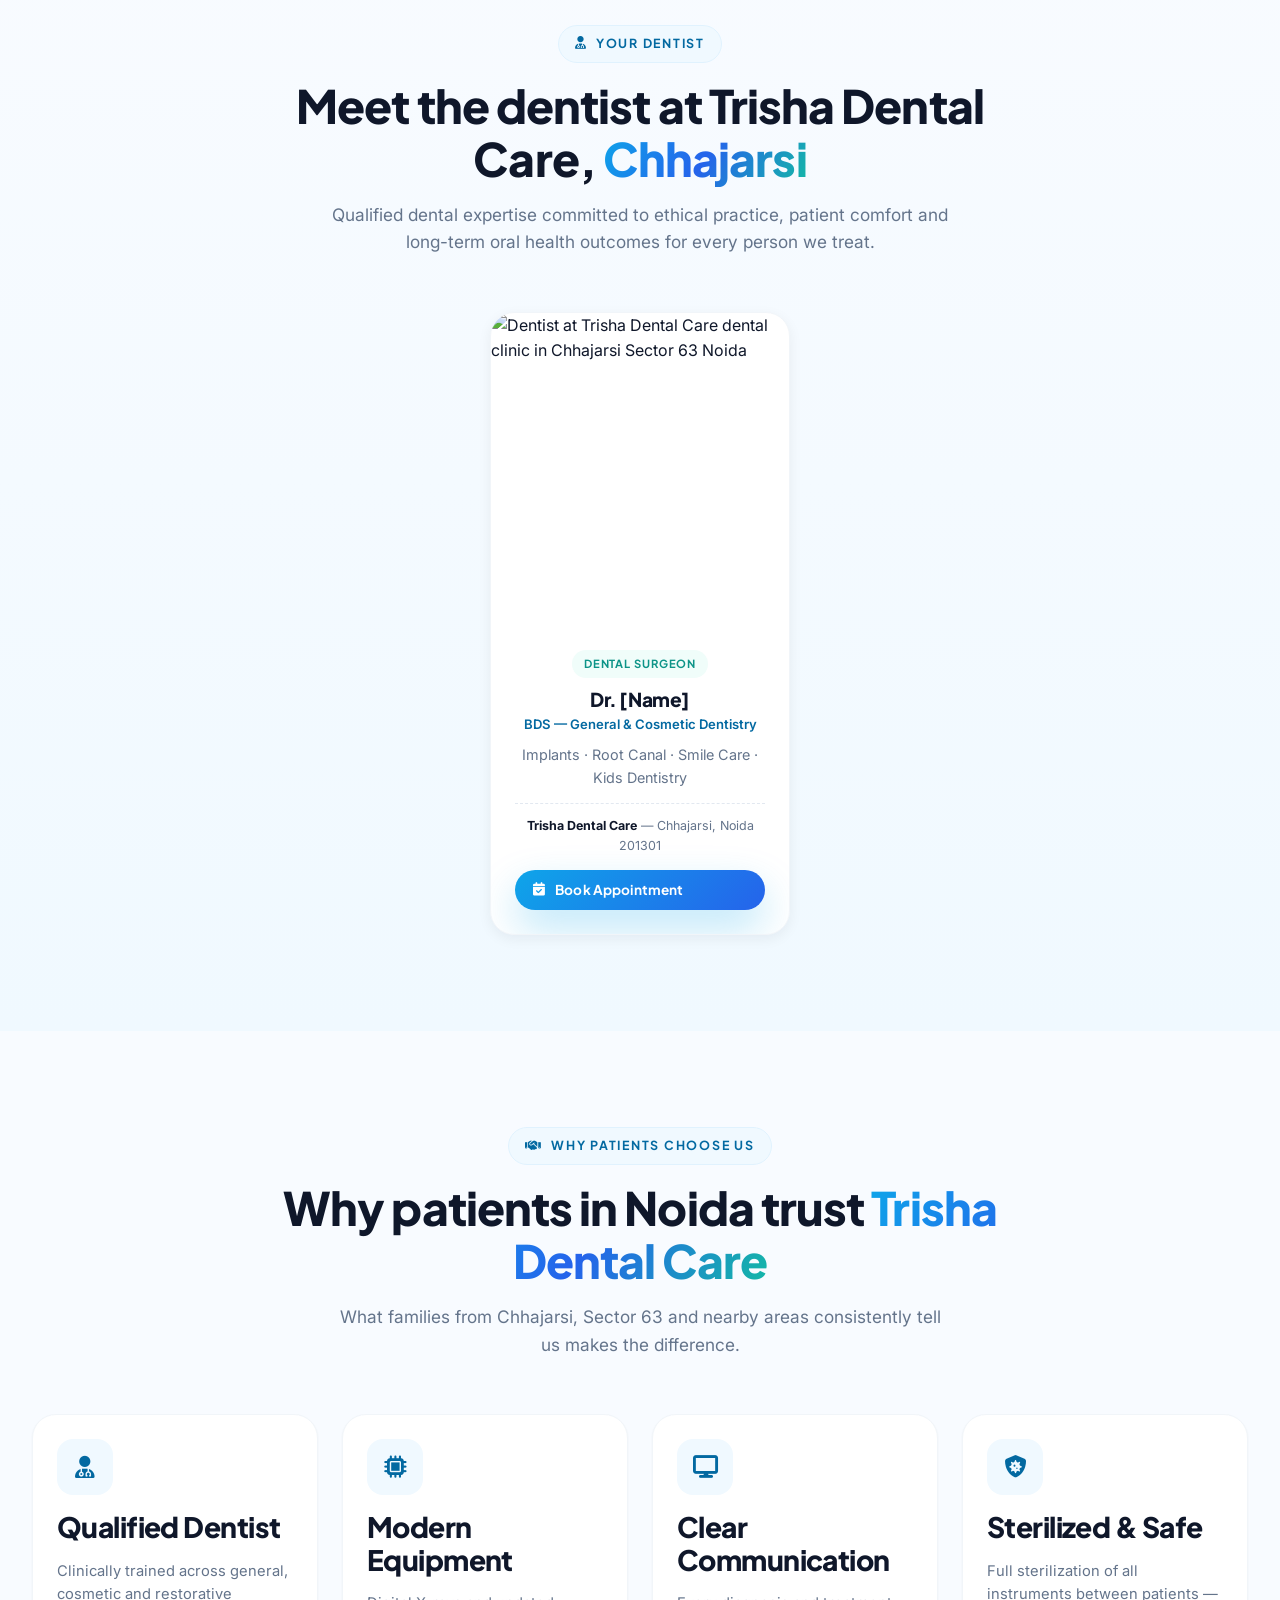
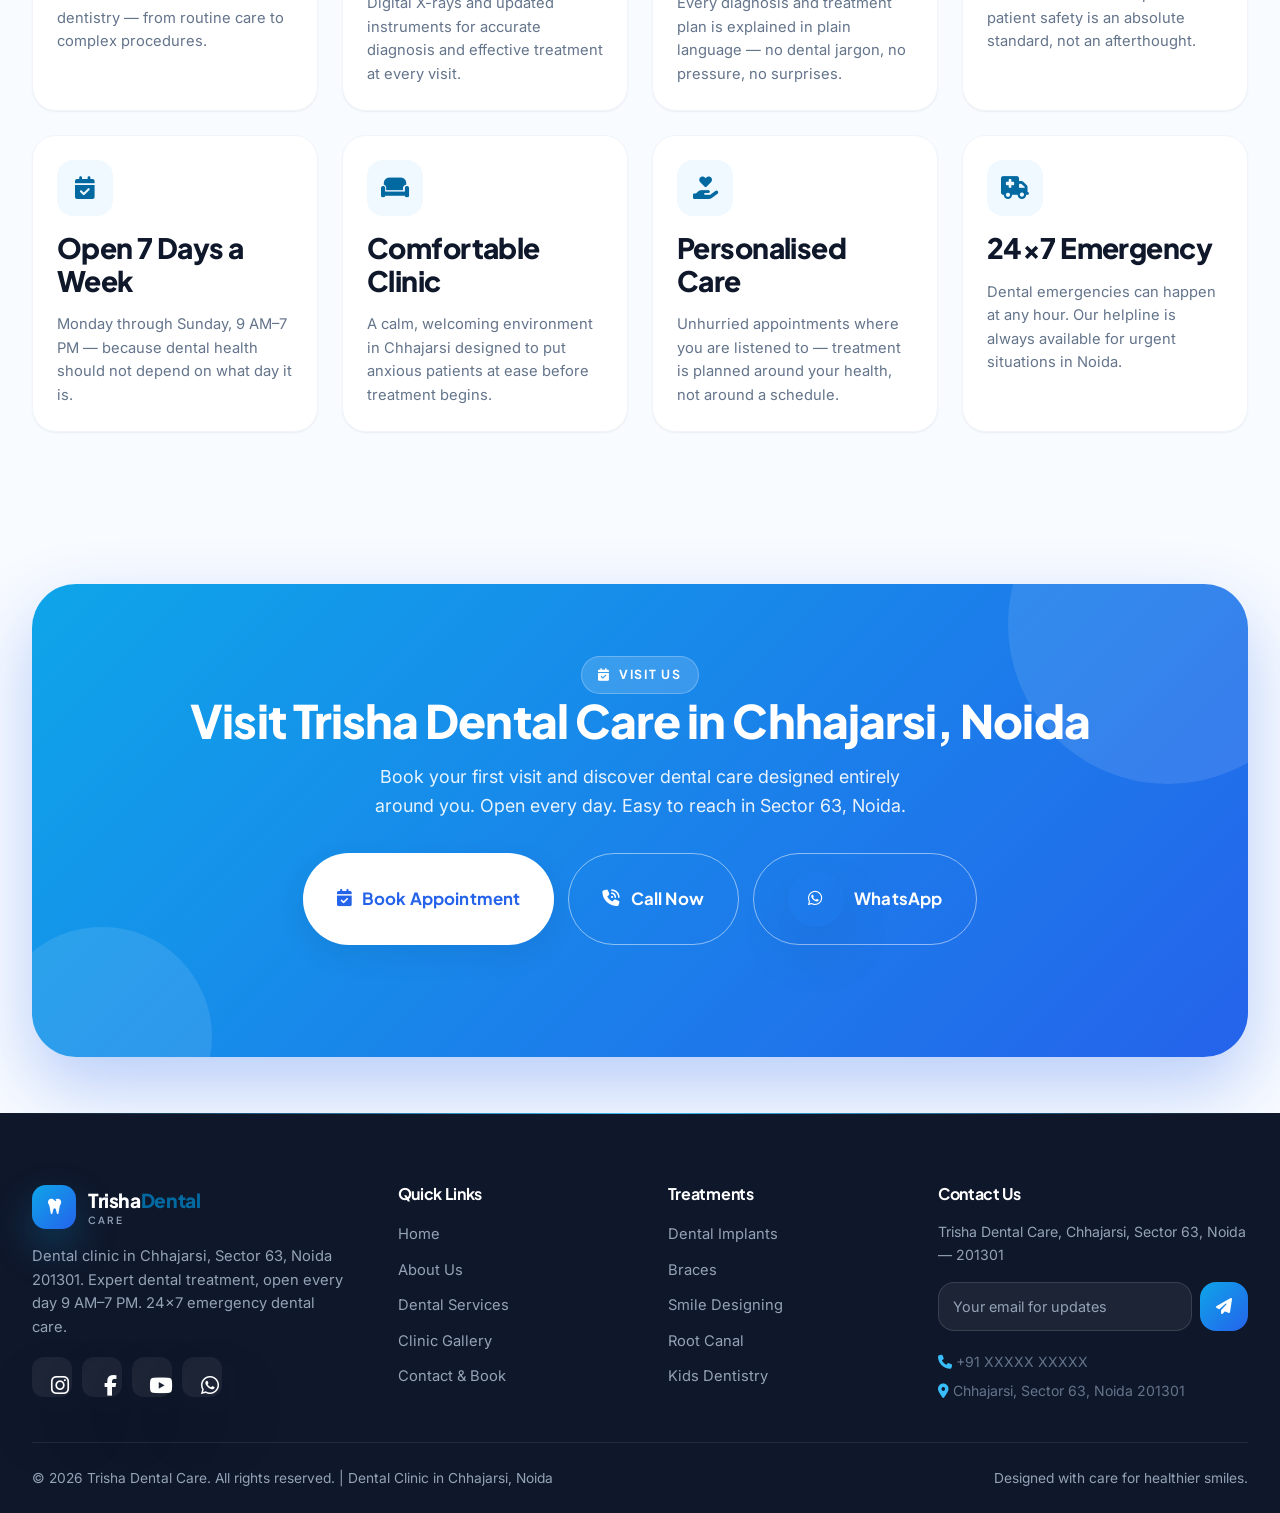
==== commit 89b823a1: "feat: implement comprehensive SEO metadata and structured data schema across all pages" ====
--- a/about.html
+++ b/about.html
@@ -4,13 +4,26 @@
   <meta charset="UTF-8" />
   <meta name="viewport" content="width=device-width, initial-scale=1.0" />
 
-  <title>About Trisha Dental Care — Our Story, Mission &amp; Values | Noida 201301</title>
-  <meta name="description" content="Learn about Trisha Dental Care in Noida (201301) — our mission, values, modern equipment and commitment to gentle, ethical dentistry. Open every day, 9 AM – 7 PM." />
+  <title>About Us | Trisha Dental Care — Dental Clinic in Chhajarsi, Sector 63 Noida</title>
+  <meta name="description" content="Learn about Trisha Dental Care — a dental clinic in Chhajarsi, Sector 63, Noida 201301. Founded in 2024, we offer patient-focused, ethical dental care with modern equipment. Open 7 days, 9 AM–7 PM." />
+  <meta name="keywords" content="about trisha dental care, dental clinic chhajarsi noida, dentist sector 63 noida, noida dental clinic about, dental care noida 201301" />
   <meta name="author" content="Trisha Dental Care" />
+  <meta name="robots" content="index, follow" />
+  <link rel="canonical" href="https://trishadentalcare.com/about.html" />
+
+  <!-- Open Graph -->
   <meta property="og:type" content="website" />
-  <meta property="og:title" content="About Trisha Dental Care — Noida 201301" />
-  <meta property="og:description" content="Our story, mission and the values that make dental care at Trisha feel personal and trustworthy." />
+  <meta property="og:title" content="About Trisha Dental Care — Dental Clinic in Chhajarsi, Noida" />
+  <meta property="og:description" content="Patient-focused dental clinic in Chhajarsi, Sector 63 Noida. Founded 2024. Open every day 9 AM–7 PM. 24×7 emergency care." />
   <meta property="og:image" content="https://images.pexels.com/photos/6627447/pexels-photo-6627447.jpeg?auto=compress&w=1200" />
+  <meta property="og:url" content="https://trishadentalcare.com/about.html" />
+  <meta property="og:site_name" content="Trisha Dental Care" />
+
+  <!-- Twitter Card -->
+  <meta name="twitter:card" content="summary_large_image" />
+  <meta name="twitter:title" content="About Trisha Dental Care — Dentist in Chhajarsi, Noida" />
+  <meta name="twitter:description" content="Dental clinic in Chhajarsi, Sector 63, Noida. Patient-focused, ethical care since 2024." />
+  <meta name="twitter:image" content="https://images.pexels.com/photos/6627447/pexels-photo-6627447.jpeg?auto=compress&w=1200" />
 
   <link rel="icon" href="data:image/svg+xml,<svg xmlns='http://www.w3.org/2000/svg' viewBox='0 0 100 100'><rect rx='24' width='100' height='100' fill='%230EA5E9'/><text x='50' y='70' font-size='62' text-anchor='middle' fill='white' font-family='Arial' font-weight='bold'>T</text></svg>" />
 
@@ -22,6 +35,42 @@
   <link rel="stylesheet" href="https://unpkg.com/aos@2.3.4/dist/aos.css" />
   <link rel="stylesheet" href="https://cdn.jsdelivr.net/npm/swiper@11/swiper-bundle.min.css" />
   <link rel="stylesheet" href="assets/css/style.css" />
+
+  <!-- Breadcrumb Schema -->
+  <script type="application/ld+json">
+  {
+    "@context": "https://schema.org",
+    "@type": "BreadcrumbList",
+    "itemListElement": [
+      { "@type": "ListItem", "position": 1, "name": "Home", "item": "https://trishadentalcare.com/" },
+      { "@type": "ListItem", "position": 2, "name": "About Us", "item": "https://trishadentalcare.com/about.html" }
+    ]
+  }
+  </script>
+
+  <!-- AboutPage Schema -->
+  <script type="application/ld+json">
+  {
+    "@context": "https://schema.org",
+    "@type": "AboutPage",
+    "name": "About Trisha Dental Care",
+    "description": "Trisha Dental Care is a dental clinic in Chhajarsi, Sector 63, Noida offering patient-focused, ethical dental treatment with modern equipment. Established 2024.",
+    "url": "https://trishadentalcare.com/about.html",
+    "mainEntity": {
+      "@type": "Dentist",
+      "name": "Trisha Dental Care",
+      "foundingDate": "2024",
+      "address": {
+        "@type": "PostalAddress",
+        "streetAddress": "Chhajarsi, Sector 63",
+        "addressLocality": "Noida",
+        "addressRegion": "Uttar Pradesh",
+        "postalCode": "201301",
+        "addressCountry": "IN"
+      }
+    }
+  }
+  </script>
 </head>
 <body>
 
@@ -31,11 +80,11 @@
   <!-- HEADER -->
   <header class="site-header">
     <div class="container d-flex align-items-center justify-content-between">
-      <a href="index.html" class="nav-brand">
+      <a href="index.html" class="nav-brand" aria-label="Trisha Dental Care — Home">
         <span class="brand-mark"><i class="fas fa-tooth"></i></span>
         <span class="brand-name">Trisha<b>Dental</b><span class="brand-sub">Care</span></span>
       </a>
-      <nav class="nav-links" aria-label="Primary">
+      <nav class="nav-links" aria-label="Primary navigation">
         <a href="index.html">Home</a>
         <a href="about.html">About</a>
         <a href="services.html">Services</a>
@@ -43,12 +92,12 @@
         <a href="contact.html">Contact</a>
       </nav>
       <div class="nav-actions">
-        <a href="tel:+91XXXXXXXXXX" class="header-call d-none d-lg-flex">
+        <a href="tel:+91XXXXXXXXXX" class="header-call d-none d-lg-flex" aria-label="Call Trisha Dental Care">
           <span class="phone-ico"><i class="fas fa-phone"></i></span>
           <span><small>Call Now</small>+91 XXXXX XXXXX</span>
         </a>
         <a href="contact.html#book" class="btn btn-brand btn-sm"><i class="fas fa-calendar-check"></i> Book Appointment</a>
-        <button class="nav-toggle" aria-label="Open menu"><span></span><span></span><span></span></button>
+        <button class="nav-toggle" aria-label="Open navigation menu"><span></span><span></span><span></span></button>
       </div>
     </div>
   </header>
@@ -68,28 +117,28 @@
   </aside>
 
   <!-- PAGE HERO -->
-  <section class="page-hero">
+  <section class="page-hero" aria-label="About Trisha Dental Care">
     <span class="blob blob-blue blob-1"></span>
     <span class="blob blob-teal blob-2"></span>
     <div class="container position-relative">
-      <div class="breadcrumb-nav" data-aos="fade-up">
-        <a href="index.html">Home</a><span class="sep">/</span><span class="current">About</span>
-      </div>
-      <h1 data-aos="fade-up" data-aos-delay="80">Building healthier smiles<br>since <span class="text-gradient">2024</span></h1>
-      <p data-aos="fade-up" data-aos-delay="160">Trisha Dental Care was founded on a simple belief — that every patient deserves honest, gentle dental care in a space that feels welcoming, not clinical.</p>
+      <nav class="breadcrumb-nav" data-aos="fade-up" aria-label="Breadcrumb">
+        <a href="index.html">Home</a><span class="sep">/</span><span class="current">About Us</span>
+      </nav>
+      <h1 data-aos="fade-up" data-aos-delay="80">Dental care you can trust<br>in <span class="text-gradient">Chhajarsi, Noida</span></h1>
+      <p data-aos="fade-up" data-aos-delay="160">Trisha Dental Care was established in 2024 with a clear purpose — to provide honest, effective and comfortable dental treatment to patients in Chhajarsi, Sector 63 and the wider Noida area.</p>
     </div>
   </section>
 
   <!-- CLINIC STORY -->
-  <section class="section">
+  <section class="section" aria-labelledby="story-heading">
     <div class="container">
       <div class="story-grid">
         <div class="story-imgs" data-aos="fade-right">
           <div class="img-main">
-            <img src="https://images.pexels.com/photos/6627429/pexels-photo-6627429.jpeg?auto=compress&w=800" alt="Trisha Dental Care reception area in Noida" loading="lazy" />
+            <img src="https://images.pexels.com/photos/6627429/pexels-photo-6627429.jpeg?auto=compress&w=800" alt="Reception area at Trisha Dental Care dental clinic in Chhajarsi, Sector 63 Noida" loading="lazy" width="800" height="600" />
           </div>
           <div class="img-float">
-            <img src="https://images.pexels.com/photos/6627430/pexels-photo-6627430.jpeg?auto=compress&w=400" alt="Modern dental treatment room" loading="lazy" />
+            <img src="https://images.pexels.com/photos/6627430/pexels-photo-6627430.jpeg?auto=compress&w=400" alt="Modern dental treatment room at Trisha Dental Care Noida" loading="lazy" width="400" height="300" />
           </div>
           <div class="stat-float">
             <div class="num">2024</div>
@@ -99,19 +148,19 @@
 
         <div data-aos="fade-left">
           <span class="eyebrow"><i class="fas fa-book-open"></i> Our Story</span>
-          <h2 style="margin-top:20px">A clinic built on <span class="text-gradient">trust and care</span></h2>
-          <p>Trisha Dental Care was established in 2024 with one clear purpose: to offer expert dental treatment in a setting that puts patients first. We believe a dental visit should never feel rushed, impersonal, or intimidating.</p>
-          <p>Located in Noida (PIN 201301), we serve families, working professionals and children with equal care and attention. Whether you're coming in for a routine cleaning or a complete smile makeover, you'll receive the same level of focus and respect.</p>
-          <p>We are open every single day — Monday through Sunday — so that access to good dental care is never limited by your schedule. For emergencies, our helpline is always on.</p>
+          <h2 id="story-heading" style="margin-top:20px">A dental clinic built around <span class="text-gradient">you</span></h2>
+          <p>Trisha Dental Care opened in Chhajarsi, Sector 63, Noida in 2024 with a straightforward goal: to provide dental treatment that patients actually look forward to. Not because of gimmicks, but because of genuine care, clear communication and clinical competence.</p>
+          <p>Too often, people delay dental treatment because they feel rushed, uninformed or uncomfortable. We built this clinic to change that experience — a place where the dentist listens, explains and treats you with the attention you deserve.</p>
+          <p>We serve patients from Chhajarsi, Sector 62, 63, 64, Greater Noida and surrounding areas. Whether it is a routine check-up, a dental emergency or a complete smile transformation — every patient receives the same standard of focused, unhurried care.</p>
 
           <ul class="feature-list">
             <li>
               <span class="fl-ico"><i class="fas fa-heart"></i></span>
-              <div class="fl-text"><h5>Patient-first, always</h5><p>We plan every treatment around your comfort, health and concerns — never around upselling or unnecessary procedures.</p></div>
+              <div class="fl-text"><h3>Patient-first, always</h3><p>We plan treatment around your dental health and comfort — not around maximising procedures. Honest advice, every time.</p></div>
             </li>
             <li>
               <span class="fl-ico"><i class="fas fa-microchip"></i></span>
-              <div class="fl-text"><h5>Modern tools, gentle hands</h5><p>We invest in equipment that makes your treatment more accurate, less invasive and more comfortable.</p></div>
+              <div class="fl-text"><h3>Modern tools, measurable results</h3><p>We use digital X-rays and updated instruments to give you accurate diagnosis and treatment that works.</p></div>
             </li>
           </ul>
         </div>
@@ -120,84 +169,99 @@
   </section>
 
   <!-- MISSION / VISION / PHILOSOPHY -->
-  <section class="section bg-mist">
+  <section class="section bg-mist" aria-labelledby="mvp-heading">
     <div class="container">
       <div class="section-head" data-aos="fade-up">
-        <span class="eyebrow"><i class="fas fa-compass"></i> What Drives Us</span>
-        <h2>Mission, vision &amp; <span class="text-gradient">philosophy</span></h2>
-        <p>The principles behind every decision we make and every smile we care for.</p>
+        <span class="eyebrow"><i class="fas fa-compass"></i> Our Values</span>
+        <h2 id="mvp-heading">Mission, vision &amp; <span class="text-gradient">approach</span></h2>
+        <p>The principles that guide how we treat every patient at our dental clinic in Chhajarsi, Noida.</p>
       </div>
 
       <div class="mv-grid">
         <div class="mv-card m1" data-aos="fade-up" data-aos-delay="0">
           <div class="mv-ico"><i class="fas fa-bullseye"></i></div>
           <h3>Our Mission</h3>
-          <p>To deliver gentle, ethical and clinically sound dental care that restores not just teeth, but confidence — making every patient feel heard, comfortable and well looked after.</p>
+          <p>To make quality dental treatment accessible and comfortable for every patient in Noida — providing honest advice, gentle care and lasting results at our clinic in Chhajarsi, Sector 63.</p>
         </div>
         <div class="mv-card m2" data-aos="fade-up" data-aos-delay="80">
           <div class="mv-ico"><i class="fas fa-eye"></i></div>
           <h3>Our Vision</h3>
-          <p>To be Noida's most trusted dental clinic — where quality dentistry meets genuine human warmth, and where every patient walks out feeling better than when they walked in.</p>
+          <p>To be the dental clinic that families in Chhajarsi and Noida trust across generations — known not for marketing claims, but for clinical integrity and genuine patient care.</p>
         </div>
         <div class="mv-card m3" data-aos="fade-up" data-aos-delay="160">
           <div class="mv-ico"><i class="fas fa-feather"></i></div>
-          <h3>Our Philosophy</h3>
-          <p>We treat people, not just teeth. Every plan is personal, every procedure is as comfortable as possible, and every interaction is built on honesty and respect.</p>
+          <h3>Our Approach</h3>
+          <p>We treat people, not just teeth. Every plan is tailored to the individual, every procedure is as comfortable as possible, and every patient leaves knowing exactly what was done and why.</p>
         </div>
       </div>
     </div>
   </section>
 
   <!-- MODERN EQUIPMENT -->
-  <section class="section">
+  <section class="section" aria-labelledby="tech-heading">
     <div class="container">
       <div class="story-grid">
         <div data-aos="fade-right">
-          <span class="eyebrow"><i class="fas fa-microchip"></i> Modern Equipment</span>
-          <h2 style="margin-top:20px">Technology that <span class="text-gradient">comforts</span></h2>
-          <p>We use modern dental tools and techniques to make every procedure faster, safer and significantly more comfortable than older methods.</p>
+          <span class="eyebrow"><i class="fas fa-microchip"></i> Clinic Equipment</span>
+          <h2 id="tech-heading" style="margin-top:20px">Modern dental equipment at our <span class="text-gradient">Noida clinic</span></h2>
+          <p>Good dental treatment requires reliable tools. We have equipped our clinic in Chhajarsi with the technology needed to diagnose accurately and treat effectively — without unnecessary invasiveness.</p>
           <ul class="feature-list">
-            <li><span class="fl-ico"><i class="fas fa-microscope"></i></span><div class="fl-text"><h5>Digital X-Rays</h5><p>Clearer images with far less radiation — faster diagnosis, better outcomes.</p></div></li>
-            <li><span class="fl-ico"><i class="fas fa-wave-square"></i></span><div class="fl-text"><h5>Modern Anesthesia</h5><p>Highly effective local anesthesia techniques that make procedures virtually painless.</p></div></li>
-            <li><span class="fl-ico"><i class="fas fa-mobile-screen"></i></span><div class="fl-text"><h5>Updated Instruments</h5><p>Precision instruments for accurate, minimally invasive procedures with better results.</p></div></li>
-            <li><span class="fl-ico"><i class="fas fa-shield-virus"></i></span><div class="fl-text"><h5>Sterilization Protocols</h5><p>Every instrument is fully sterilized between patients for your complete safety.</p></div></li>
+            <li>
+              <span class="fl-ico"><i class="fas fa-microscope"></i></span>
+              <div class="fl-text"><h3>Digital X-Rays</h3><p>Clearer images with significantly less radiation than traditional X-rays — faster, safer and more accurate diagnosis.</p></div>
+            </li>
+            <li>
+              <span class="fl-ico"><i class="fas fa-wave-square"></i></span>
+              <div class="fl-text"><h3>Modern Anaesthesia</h3><p>Highly effective local anaesthesia techniques that make procedures comfortable — most patients experience pressure, not pain.</p></div>
+            </li>
+            <li>
+              <span class="fl-ico"><i class="fas fa-mobile-screen"></i></span>
+              <div class="fl-text"><h3>Precision Instruments</h3><p>Updated dental instruments for accurate, minimally invasive procedures that preserve as much natural tooth structure as possible.</p></div>
+            </li>
+            <li>
+              <span class="fl-ico"><i class="fas fa-shield-virus"></i></span>
+              <div class="fl-text"><h3>Sterilization Protocols</h3><p>All instruments are sterilized between every patient using proper autoclave protocols — your safety is a non-negotiable standard here.</p></div>
+            </li>
           </ul>
         </div>
 
         <div class="story-imgs" data-aos="fade-left">
           <div class="img-main">
-            <img src="https://images.pexels.com/photos/6627428/pexels-photo-6627428.jpeg?auto=compress&w=800" alt="Modern dental equipment at Trisha Dental Care Noida" loading="lazy" />
+            <img src="https://images.pexels.com/photos/6627428/pexels-photo-6627428.jpeg?auto=compress&w=800" alt="Modern dental equipment at Trisha Dental Care clinic in Sector 63 Noida" loading="lazy" width="800" height="600" />
           </div>
           <div class="img-float">
-            <img src="https://images.pexels.com/photos/6627446/pexels-photo-6627446.jpeg?auto=compress&w=400" alt="Sterilized dental tools" loading="lazy" />
-          </div>
-        </div>
-      </div>
-    </div>
-  </section>
-
-  <!-- EXPERIENCED TEAM -->
-  <section class="section bg-mist" id="team">
+            <img src="https://images.pexels.com/photos/6627446/pexels-photo-6627446.jpeg?auto=compress&w=400" alt="Sterilized dental instruments at Trisha Dental Care Chhajarsi Noida" loading="lazy" width="400" height="300" />
+          </div>
+        </div>
+      </div>
+    </div>
+  </section>
+
+  <!-- YOUR DENTIST -->
+  <section class="section bg-mist" id="team" aria-labelledby="team-heading">
     <div class="container">
       <div class="section-head" data-aos="fade-up">
         <span class="eyebrow"><i class="fas fa-user-doctor"></i> Your Dentist</span>
-        <h2>Experienced hands, <span class="text-gradient">gentle care</span></h2>
-        <p>Qualified, caring dental expertise — committed to your comfort and long-term oral health.</p>
+        <h2 id="team-heading">Meet the dentist at Trisha Dental Care, <span class="text-gradient">Chhajarsi</span></h2>
+        <p>Qualified dental expertise committed to ethical practice, patient comfort and long-term oral health outcomes for every person we treat.</p>
       </div>
 
       <div style="display:flex;justify-content:center;align-items:flex-start;">
         <div style="max-width:300px;width:100%;">
         <article class="doctor-card" data-aos="fade-up" data-aos-delay="0">
           <div class="doctor-photo">
-            <img src="https://images.pexels.com/photos/5215024/pexels-photo-5215024.jpeg?auto=compress&w=600" alt="Dentist at Trisha Dental Care Noida" loading="lazy" />
-            <div class="dr-overlay"><a href="contact.html#book"><i class="fas fa-calendar-check"></i></a><a href="tel:+91XXXXXXXXXX"><i class="fas fa-phone"></i></a></div>
+            <img src="https://images.pexels.com/photos/5215024/pexels-photo-5215024.jpeg?auto=compress&w=600" alt="Dentist at Trisha Dental Care dental clinic in Chhajarsi Sector 63 Noida" loading="lazy" width="600" height="600" />
+            <div class="dr-overlay">
+              <a href="contact.html#book" aria-label="Book appointment"><i class="fas fa-calendar-check"></i></a>
+              <a href="tel:+91XXXXXXXXXX" aria-label="Call clinic"><i class="fas fa-phone"></i></a>
+            </div>
           </div>
           <div class="doctor-body">
             <span class="dr-badge">Dental Surgeon</span>
             <h3>Dr. [Name]</h3>
             <p class="dr-qual">BDS — General &amp; Cosmetic Dentistry</p>
             <p class="dr-spec">Implants · Root Canal · Smile Care · Kids Dentistry</p>
-            <p class="dr-exp"><b>Trisha Dental Care</b> — Noida 201301</p>
+            <p class="dr-exp"><b>Trisha Dental Care</b> — Chhajarsi, Noida 201301</p>
             <a href="contact.html#book" class="btn btn-brand btn-sm w-100"><i class="fas fa-calendar-check"></i> Book Appointment</a>
           </div>
         </article>
@@ -207,22 +271,22 @@
   </section>
 
   <!-- WHY PATIENTS TRUST US -->
-  <section class="section">
+  <section class="section" aria-labelledby="trust-heading">
     <div class="container">
       <div class="section-head" data-aos="fade-up">
-        <span class="eyebrow"><i class="fas fa-handshake"></i> Why Patients Trust Us</span>
-        <h2>The Trisha Dental Care <span class="text-gradient">difference</span></h2>
-        <p>What makes families across Noida choose us as their dental home.</p>
+        <span class="eyebrow"><i class="fas fa-handshake"></i> Why Patients Choose Us</span>
+        <h2 id="trust-heading">Why patients in Noida trust <span class="text-gradient">Trisha Dental Care</span></h2>
+        <p>What families from Chhajarsi, Sector 63 and nearby areas consistently tell us makes the difference.</p>
       </div>
       <div class="why-grid">
-        <div class="why-card" data-aos="fade-up" data-aos-delay="0"><div class="why-ico"><i class="fas fa-user-doctor"></i></div><h4>Qualified Dentist</h4><p>Clinically trained across all major disciplines of dentistry, from routine to complex care.</p></div>
-        <div class="why-card" data-aos="fade-up" data-aos-delay="80"><div class="why-ico"><i class="fas fa-microchip"></i></div><h4>Modern Technology</h4><p>Digital X-rays and updated instruments for precise, gentle and effective treatment.</p></div>
-        <div class="why-card" data-aos="fade-up" data-aos-delay="160"><div class="why-ico"><i class="fas fa-display"></i></div><h4>Clear Communication</h4><p>We explain your condition and treatment plan in plain language — no surprises.</p></div>
-        <div class="why-card" data-aos="fade-up" data-aos-delay="240"><div class="why-ico"><i class="fas fa-shield-virus"></i></div><h4>Sterilized Equipment</h4><p>Hospital-grade sterilization on every instrument, every single time — your safety is our standard.</p></div>
-        <div class="why-card" data-aos="fade-up" data-aos-delay="0"><div class="why-ico"><i class="fas fa-calendar-check"></i></div><h4>Open Every Day</h4><p>Monday through Sunday, 9 AM – 7 PM — because dental health shouldn't wait for weekdays.</p></div>
-        <div class="why-card" data-aos="fade-up" data-aos-delay="80"><div class="why-ico"><i class="fas fa-couch"></i></div><h4>Comfortable Clinic</h4><p>A calm, welcoming space designed to ease anxiety and make every visit feel reassuring.</p></div>
-        <div class="why-card" data-aos="fade-up" data-aos-delay="160"><div class="why-ico"><i class="fas fa-hand-holding-heart"></i></div><h4>Personal Attention</h4><p>Focused, unhurried time with your dentist — you're never just another appointment.</p></div>
-        <div class="why-card" data-aos="fade-up" data-aos-delay="240"><div class="why-ico"><i class="fas fa-truck-medical"></i></div><h4>24×7 Emergency</h4><p>Dental emergencies happen at any hour. Our helpline is always available when you need it most.</p></div>
+        <div class="why-card" data-aos="fade-up" data-aos-delay="0"><div class="why-ico"><i class="fas fa-user-doctor"></i></div><h3>Qualified Dentist</h3><p>Clinically trained across general, cosmetic and restorative dentistry — from routine care to complex procedures.</p></div>
+        <div class="why-card" data-aos="fade-up" data-aos-delay="80"><div class="why-ico"><i class="fas fa-microchip"></i></div><h3>Modern Equipment</h3><p>Digital X-rays and updated instruments for accurate diagnosis and effective treatment at every visit.</p></div>
+        <div class="why-card" data-aos="fade-up" data-aos-delay="160"><div class="why-ico"><i class="fas fa-display"></i></div><h3>Clear Communication</h3><p>Every diagnosis and treatment plan is explained in plain language — no dental jargon, no pressure, no surprises.</p></div>
+        <div class="why-card" data-aos="fade-up" data-aos-delay="240"><div class="why-ico"><i class="fas fa-shield-virus"></i></div><h3>Sterilized &amp; Safe</h3><p>Full sterilization of all instruments between patients — patient safety is an absolute standard, not an afterthought.</p></div>
+        <div class="why-card" data-aos="fade-up" data-aos-delay="0"><div class="why-ico"><i class="fas fa-calendar-check"></i></div><h3>Open 7 Days a Week</h3><p>Monday through Sunday, 9 AM–7 PM — because dental health should not depend on what day it is.</p></div>
+        <div class="why-card" data-aos="fade-up" data-aos-delay="80"><div class="why-ico"><i class="fas fa-couch"></i></div><h3>Comfortable Clinic</h3><p>A calm, welcoming environment in Chhajarsi designed to put anxious patients at ease before treatment begins.</p></div>
+        <div class="why-card" data-aos="fade-up" data-aos-delay="160"><div class="why-ico"><i class="fas fa-hand-holding-heart"></i></div><h3>Personalised Care</h3><p>Unhurried appointments where you are listened to — treatment is planned around your health, not around a schedule.</p></div>
+        <div class="why-card" data-aos="fade-up" data-aos-delay="240"><div class="why-ico"><i class="fas fa-truck-medical"></i></div><h3>24×7 Emergency</h3><p>Dental emergencies can happen at any hour. Our helpline is always available for urgent situations in Noida.</p></div>
       </div>
     </div>
   </section>
@@ -231,9 +295,9 @@
   <section class="section-sm">
     <div class="container">
       <div class="cta-band" data-aos="zoom-in">
-        <span class="eyebrow"><i class="fas fa-calendar-check"></i> Visit Trisha Dental Care</span>
-        <h2>Experience the difference for yourself</h2>
-        <p>Book your first visit and discover dental care designed entirely around you — in Noida, every day of the week.</p>
+        <span class="eyebrow"><i class="fas fa-calendar-check"></i> Visit Us</span>
+        <h2>Visit Trisha Dental Care in Chhajarsi, Noida</h2>
+        <p>Book your first visit and discover dental care designed entirely around you. Open every day. Easy to reach in Sector 63, Noida.</p>
         <div class="hero-cta">
           <a href="contact.html#book" class="btn btn-white btn-lg"><i class="fas fa-calendar-check"></i> Book Appointment</a>
           <a href="tel:+91XXXXXXXXXX" class="btn btn-light-ghost btn-lg"><i class="fas fa-phone-volume"></i> Call Now</a>
@@ -248,26 +312,26 @@
     <div class="container">
       <div class="footer-grid">
         <div class="footer-brand">
-          <a href="index.html" class="nav-brand"><span class="brand-mark"><i class="fas fa-tooth"></i></span><span class="brand-name">Trisha<b>Dental</b><span class="brand-sub">Care</span></span></a>
-          <p>Expert dental care with a gentle touch. Open every day, 9 AM – 7 PM. 24×7 emergency line for urgent needs.</p>
-          <div class="footer-social"><a href="#"><i class="fab fa-instagram"></i></a><a href="#"><i class="fab fa-facebook-f"></i></a><a href="#"><i class="fab fa-youtube"></i></a><a href="https://wa.me/91XXXXXXXXXX"><i class="fab fa-whatsapp"></i></a></div>
-        </div>
-        <div class="footer-col"><h5>Quick Links</h5><ul><li><a href="index.html">Home</a></li><li><a href="about.html">About Us</a></li><li><a href="services.html">Services</a></li><li><a href="gallery.html">Gallery</a></li><li><a href="contact.html">Contact</a></li></ul></div>
+          <a href="index.html" class="nav-brand" aria-label="Trisha Dental Care home"><span class="brand-mark"><i class="fas fa-tooth"></i></span><span class="brand-name">Trisha<b>Dental</b><span class="brand-sub">Care</span></span></a>
+          <p>Dental clinic in Chhajarsi, Sector 63, Noida 201301. Expert dental treatment, open every day 9 AM–7 PM. 24×7 emergency dental care.</p>
+          <div class="footer-social"><a href="#" aria-label="Instagram"><i class="fab fa-instagram"></i></a><a href="#" aria-label="Facebook"><i class="fab fa-facebook-f"></i></a><a href="#" aria-label="YouTube"><i class="fab fa-youtube"></i></a><a href="https://wa.me/91XXXXXXXXXX" aria-label="WhatsApp"><i class="fab fa-whatsapp"></i></a></div>
+        </div>
+        <div class="footer-col"><h5>Quick Links</h5><ul><li><a href="index.html">Home</a></li><li><a href="about.html">About Us</a></li><li><a href="services.html">Dental Services</a></li><li><a href="gallery.html">Clinic Gallery</a></li><li><a href="contact.html">Contact &amp; Book</a></li></ul></div>
         <div class="footer-col"><h5>Treatments</h5><ul><li><a href="services.html">Dental Implants</a></li><li><a href="services.html">Braces</a></li><li><a href="services.html">Smile Designing</a></li><li><a href="services.html">Root Canal</a></li><li><a href="services.html">Kids Dentistry</a></li></ul></div>
         <div class="footer-col">
-          <h5>Stay Updated</h5>
-          <p style="color:var(--c-slate-400);font-size:0.88rem">Smile tips &amp; clinic news, monthly. No spam.</p>
-          <form class="footer-newsletter"><input type="email" placeholder="Your email" required /><button type="submit" aria-label="Subscribe"><i class="fas fa-paper-plane"></i></button></form>
-          <div style="margin-top:20px;font-size:0.88rem;color:var(--c-slate-400)"><p style="margin:0"><i class="fas fa-phone" style="color:var(--c-primary-400)"></i> +91 XXXXX XXXXX</p><p style="margin:6px 0 0"><i class="fas fa-location-dot" style="color:var(--c-primary-400)"></i> Noida, UP — 201301</p></div>
-        </div>
-      </div>
-      <div class="footer-bottom"><span>&copy; <span data-year>2026</span> Trisha Dental Care. All rights reserved.</span><span>Designed with care for healthier smiles.</span></div>
+          <h5>Contact Us</h5>
+          <p style="color:var(--c-slate-400);font-size:0.88rem">Trisha Dental Care, Chhajarsi, Sector 63, Noida — 201301</p>
+          <form class="footer-newsletter"><input type="email" placeholder="Your email for updates" required /><button type="submit" aria-label="Subscribe"><i class="fas fa-paper-plane"></i></button></form>
+          <div style="margin-top:20px;font-size:0.88rem;color:var(--c-slate-400)"><p style="margin:0"><i class="fas fa-phone" style="color:var(--c-primary-400)"></i> +91 XXXXX XXXXX</p><p style="margin:6px 0 0"><i class="fas fa-location-dot" style="color:var(--c-primary-400)"></i> Chhajarsi, Sector 63, Noida 201301</p></div>
+        </div>
+      </div>
+      <div class="footer-bottom"><span>&copy; <span data-year>2026</span> Trisha Dental Care. All rights reserved. | Dental Clinic in Chhajarsi, Noida</span><span>Designed with care for healthier smiles.</span></div>
     </div>
   </footer>
 
   <div class="fab-stack">
-    <a href="https://wa.me/91XXXXXXXXXX" class="fab fab-whatsapp" aria-label="WhatsApp"><i class="fab fa-whatsapp"></i></a>
-    <a href="tel:+91XXXXXXXXXX" class="fab fab-call" aria-label="Call"><i class="fas fa-phone"></i></a>
+    <a href="https://wa.me/91XXXXXXXXXX" class="fab fab-whatsapp" aria-label="WhatsApp Trisha Dental Care"><i class="fab fa-whatsapp"></i></a>
+    <a href="tel:+91XXXXXXXXXX" class="fab fab-call" aria-label="Call Trisha Dental Care"><i class="fas fa-phone"></i></a>
   </div>
 
   <script src="https://cdn.jsdelivr.net/npm/bootstrap@5.3.3/dist/js/bootstrap.bundle.min.js"></script>
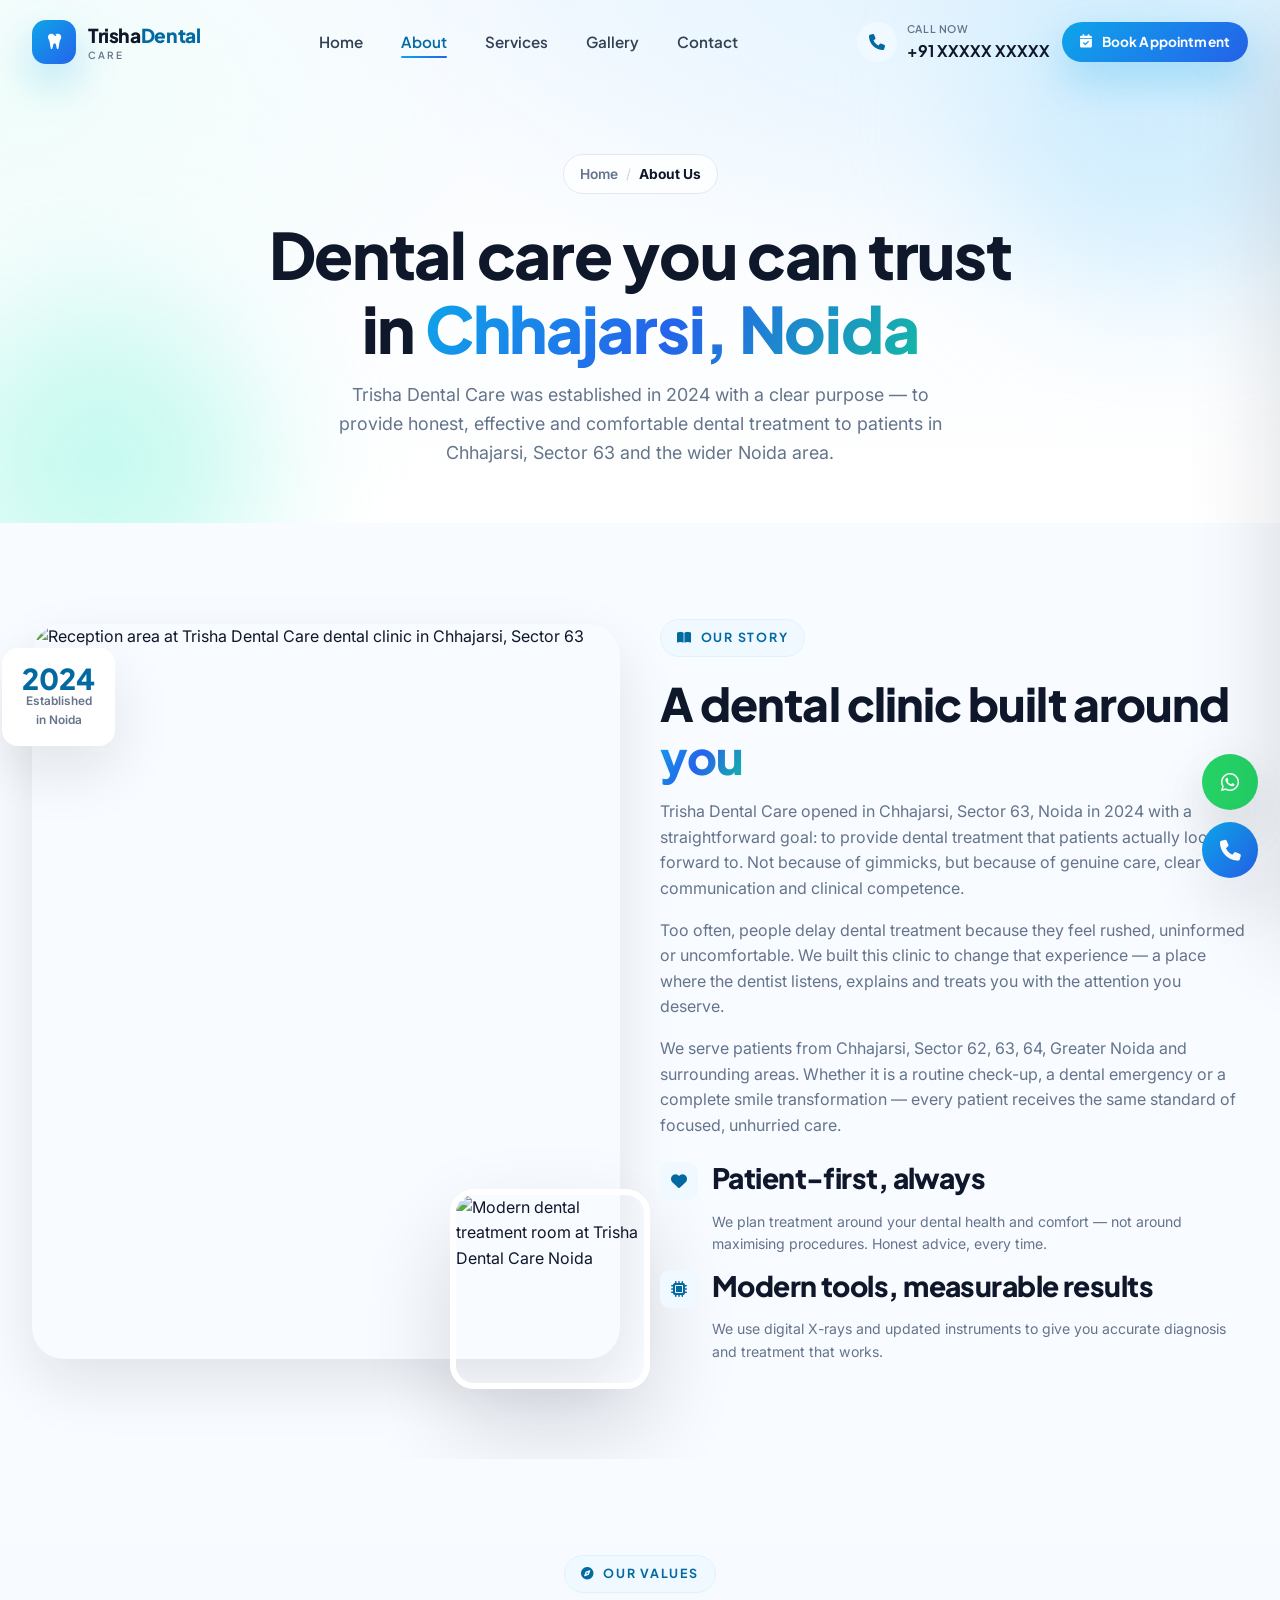
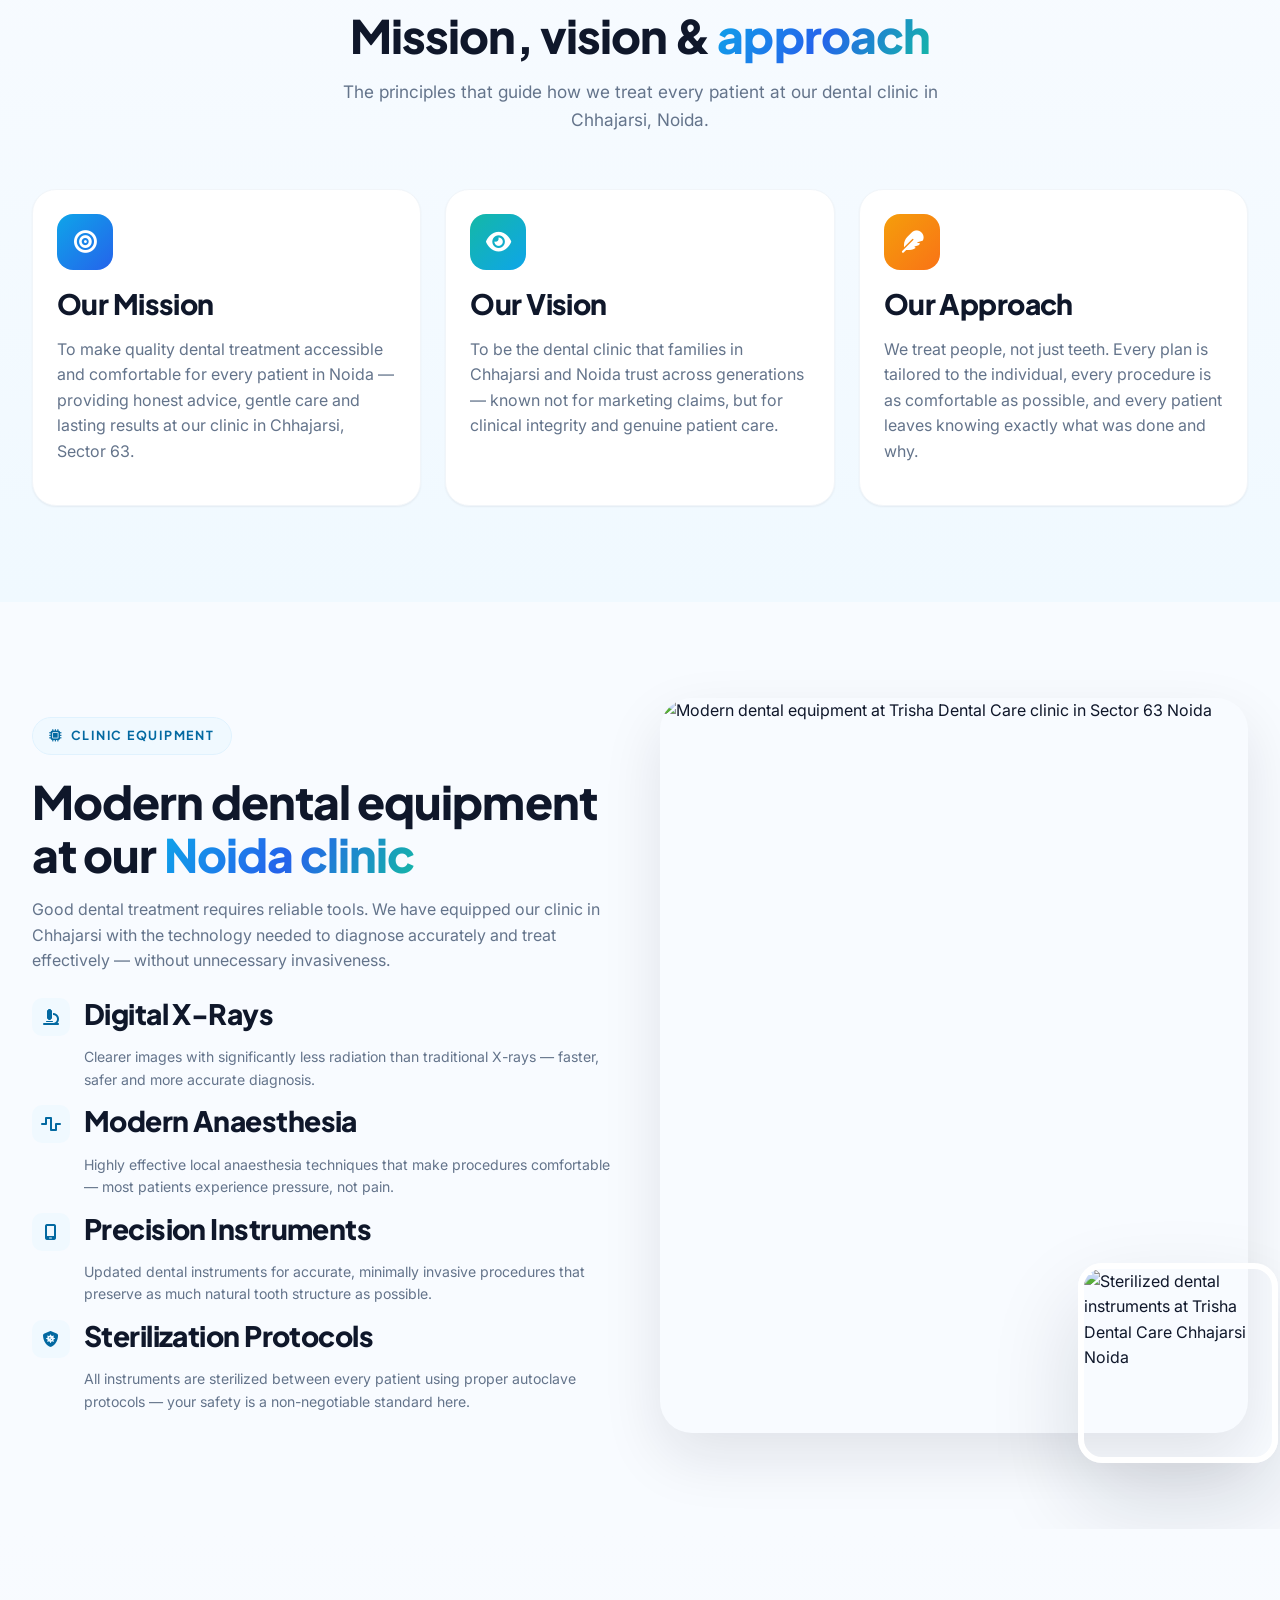
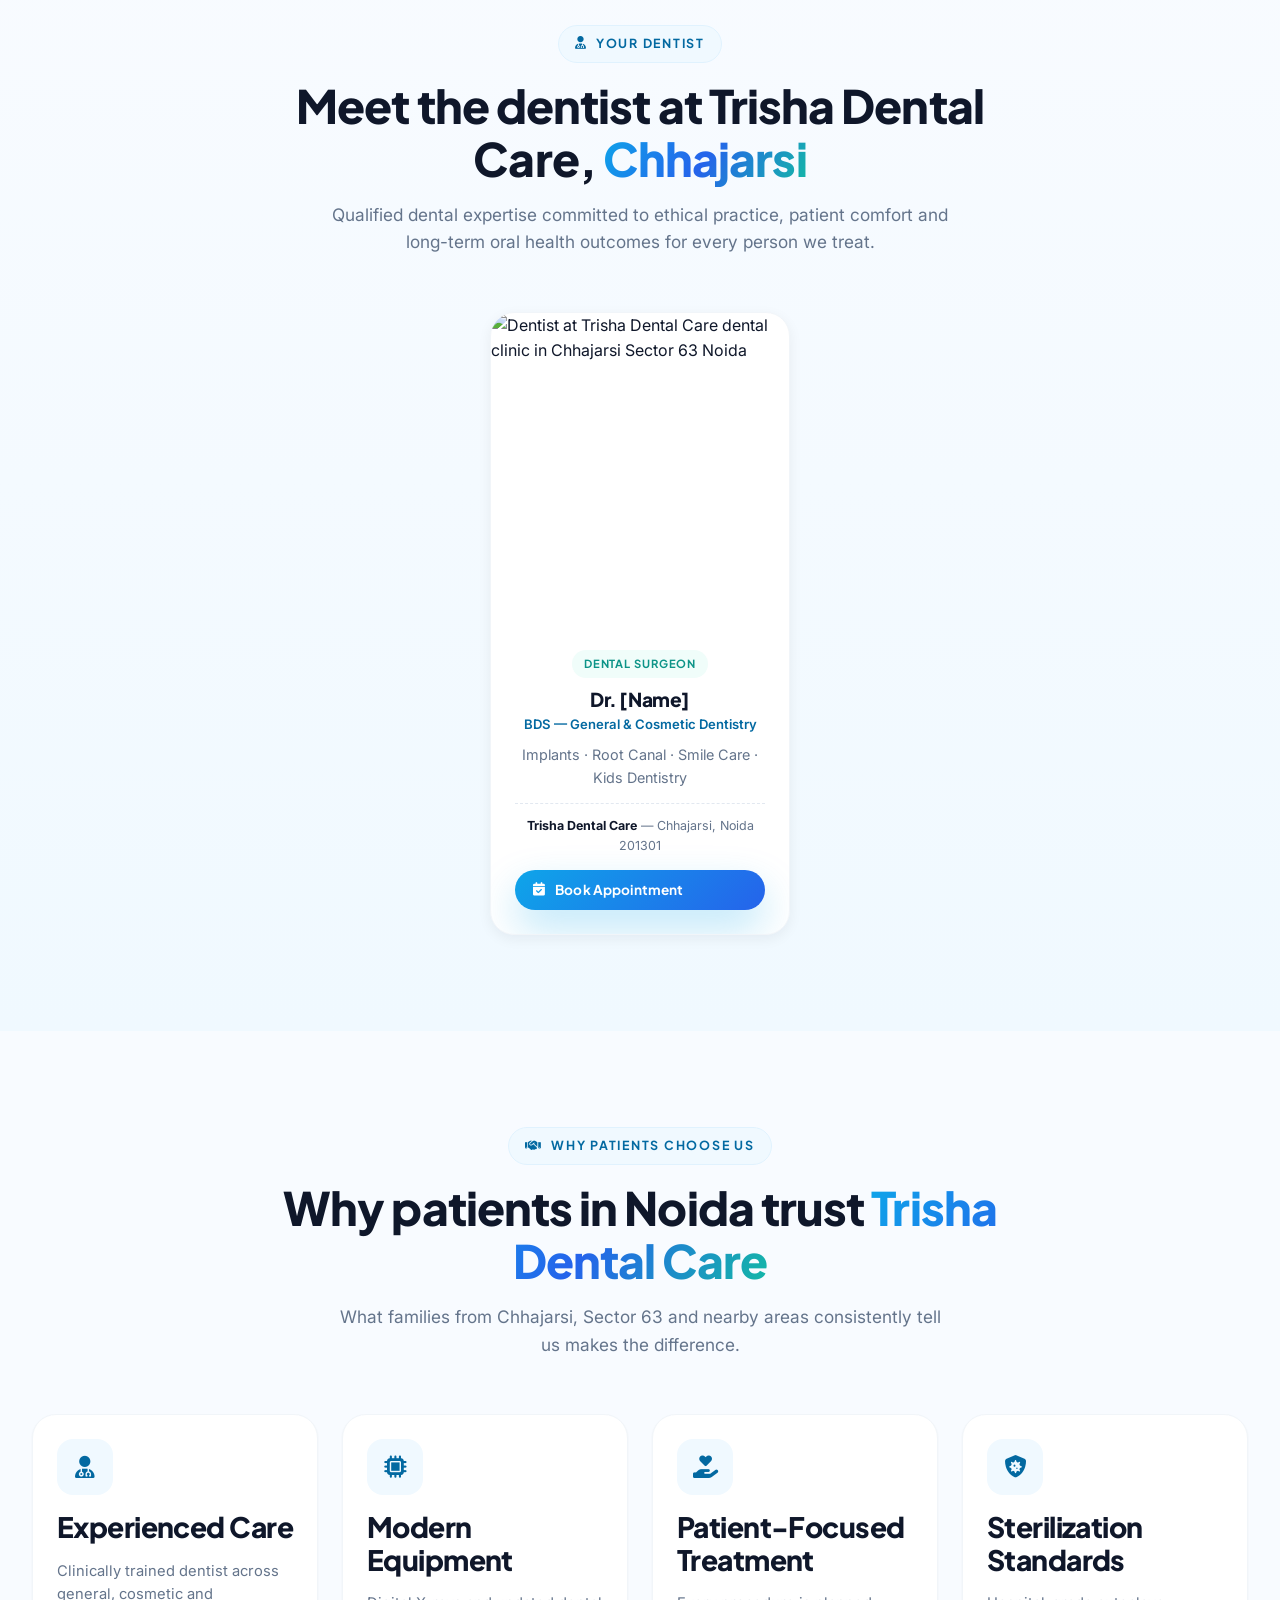
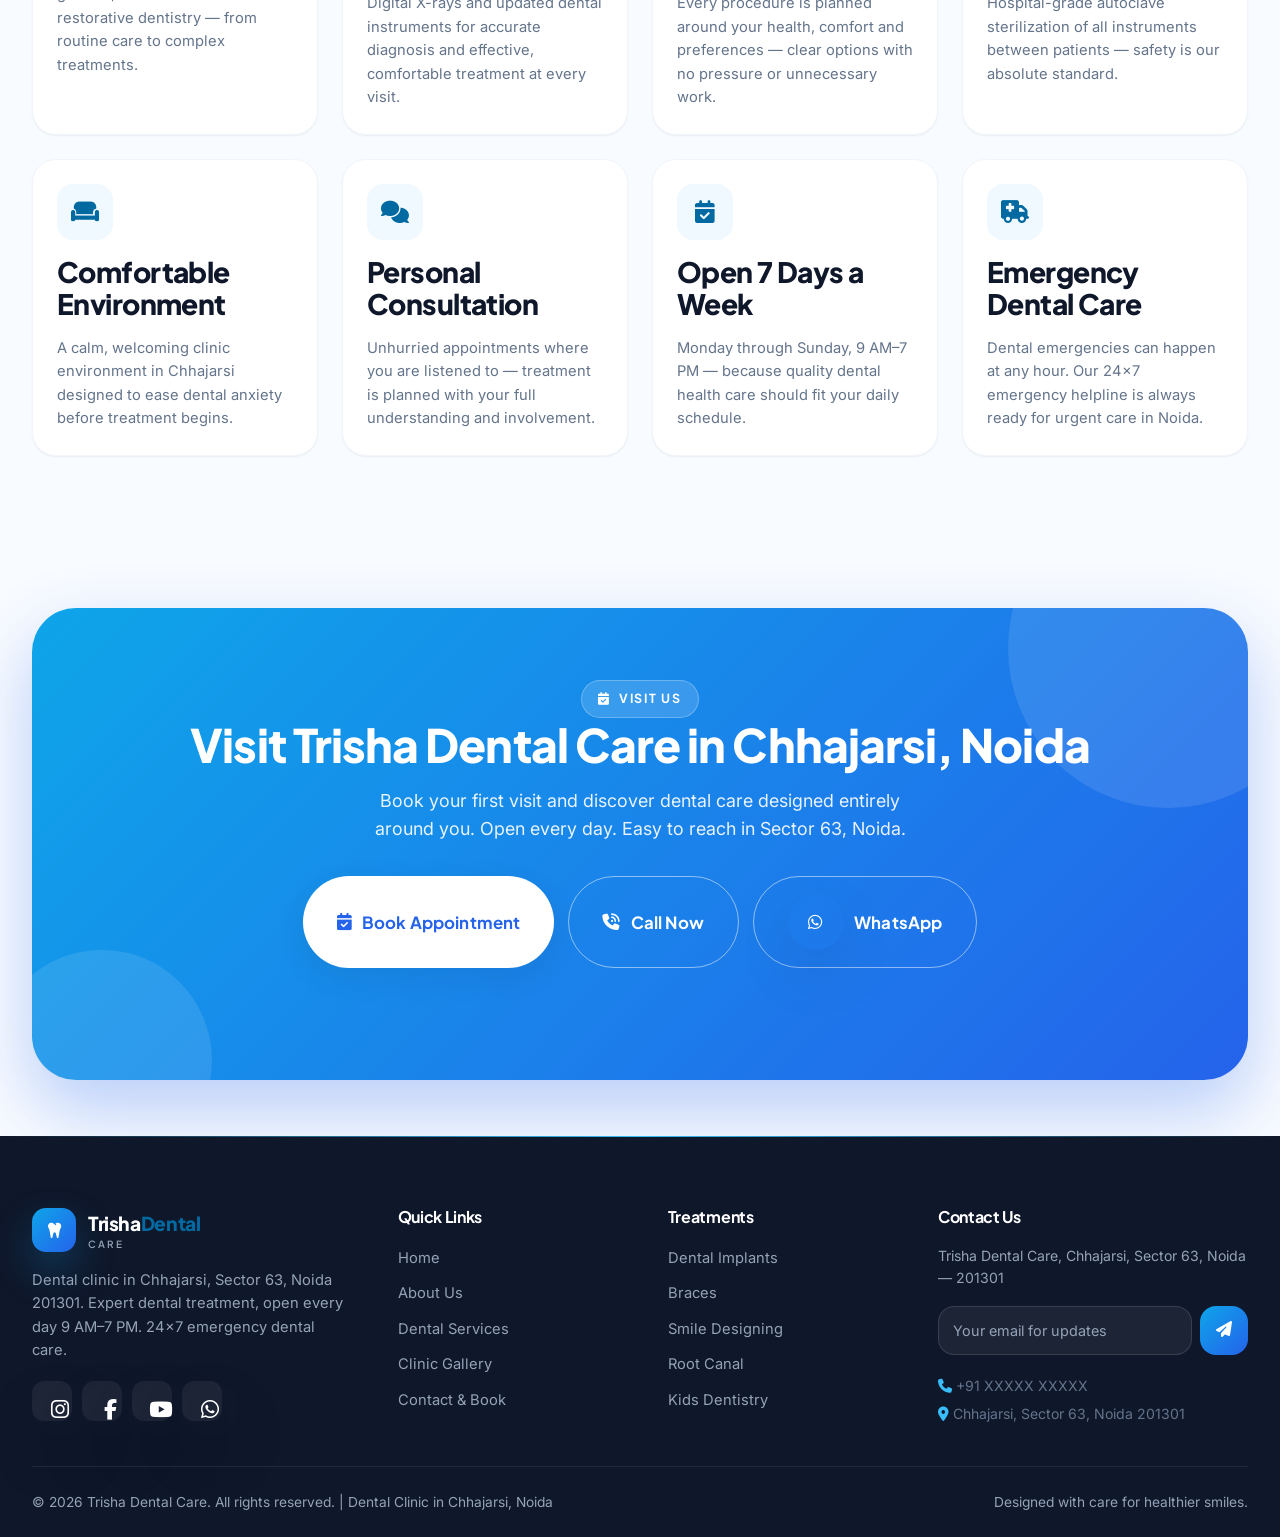
==== commit 56eb9f2a: "refactor: update clinic service descriptions and add location landmarks to contact sections" ====
--- a/about.html
+++ b/about.html
@@ -279,14 +279,14 @@
         <p>What families from Chhajarsi, Sector 63 and nearby areas consistently tell us makes the difference.</p>
       </div>
       <div class="why-grid">
-        <div class="why-card" data-aos="fade-up" data-aos-delay="0"><div class="why-ico"><i class="fas fa-user-doctor"></i></div><h3>Qualified Dentist</h3><p>Clinically trained across general, cosmetic and restorative dentistry — from routine care to complex procedures.</p></div>
-        <div class="why-card" data-aos="fade-up" data-aos-delay="80"><div class="why-ico"><i class="fas fa-microchip"></i></div><h3>Modern Equipment</h3><p>Digital X-rays and updated instruments for accurate diagnosis and effective treatment at every visit.</p></div>
-        <div class="why-card" data-aos="fade-up" data-aos-delay="160"><div class="why-ico"><i class="fas fa-display"></i></div><h3>Clear Communication</h3><p>Every diagnosis and treatment plan is explained in plain language — no dental jargon, no pressure, no surprises.</p></div>
-        <div class="why-card" data-aos="fade-up" data-aos-delay="240"><div class="why-ico"><i class="fas fa-shield-virus"></i></div><h3>Sterilized &amp; Safe</h3><p>Full sterilization of all instruments between patients — patient safety is an absolute standard, not an afterthought.</p></div>
-        <div class="why-card" data-aos="fade-up" data-aos-delay="0"><div class="why-ico"><i class="fas fa-calendar-check"></i></div><h3>Open 7 Days a Week</h3><p>Monday through Sunday, 9 AM–7 PM — because dental health should not depend on what day it is.</p></div>
-        <div class="why-card" data-aos="fade-up" data-aos-delay="80"><div class="why-ico"><i class="fas fa-couch"></i></div><h3>Comfortable Clinic</h3><p>A calm, welcoming environment in Chhajarsi designed to put anxious patients at ease before treatment begins.</p></div>
-        <div class="why-card" data-aos="fade-up" data-aos-delay="160"><div class="why-ico"><i class="fas fa-hand-holding-heart"></i></div><h3>Personalised Care</h3><p>Unhurried appointments where you are listened to — treatment is planned around your health, not around a schedule.</p></div>
-        <div class="why-card" data-aos="fade-up" data-aos-delay="240"><div class="why-ico"><i class="fas fa-truck-medical"></i></div><h3>24×7 Emergency</h3><p>Dental emergencies can happen at any hour. Our helpline is always available for urgent situations in Noida.</p></div>
+        <div class="why-card" data-aos="fade-up" data-aos-delay="0"><div class="why-ico"><i class="fas fa-user-doctor"></i></div><h3>Experienced Care</h3><p>Clinically trained dentist across general, cosmetic and restorative dentistry — from routine care to complex treatments.</p></div>
+        <div class="why-card" data-aos="fade-up" data-aos-delay="80"><div class="why-ico"><i class="fas fa-microchip"></i></div><h3>Modern Equipment</h3><p>Digital X-rays and updated dental instruments for accurate diagnosis and effective, comfortable treatment at every visit.</p></div>
+        <div class="why-card" data-aos="fade-up" data-aos-delay="160"><div class="why-ico"><i class="fas fa-hand-holding-heart"></i></div><h3>Patient-Focused Treatment</h3><p>Every procedure is planned around your health, comfort and preferences — clear options with no pressure or unnecessary work.</p></div>
+        <div class="why-card" data-aos="fade-up" data-aos-delay="240"><div class="why-ico"><i class="fas fa-shield-virus"></i></div><h3>Sterilization Standards</h3><p>Hospital-grade autoclave sterilization of all instruments between patients — safety is our absolute standard.</p></div>
+        <div class="why-card" data-aos="fade-up" data-aos-delay="0"><div class="why-ico"><i class="fas fa-couch"></i></div><h3>Comfortable Environment</h3><p>A calm, welcoming clinic environment in Chhajarsi designed to ease dental anxiety before treatment begins.</p></div>
+        <div class="why-card" data-aos="fade-up" data-aos-delay="80"><div class="why-ico"><i class="fas fa-comments"></i></div><h3>Personal Consultation</h3><p>Unhurried appointments where you are listened to — treatment is planned with your full understanding and involvement.</p></div>
+        <div class="why-card" data-aos="fade-up" data-aos-delay="160"><div class="why-ico"><i class="fas fa-calendar-check"></i></div><h3>Open 7 Days a Week</h3><p>Monday through Sunday, 9 AM–7 PM — because quality dental health care should fit your daily schedule.</p></div>
+        <div class="why-card" data-aos="fade-up" data-aos-delay="240"><div class="why-ico"><i class="fas fa-truck-medical"></i></div><h3>Emergency Dental Care</h3><p>Dental emergencies can happen at any hour. Our 24×7 emergency helpline is always ready for urgent care in Noida.</p></div>
       </div>
     </div>
   </section>
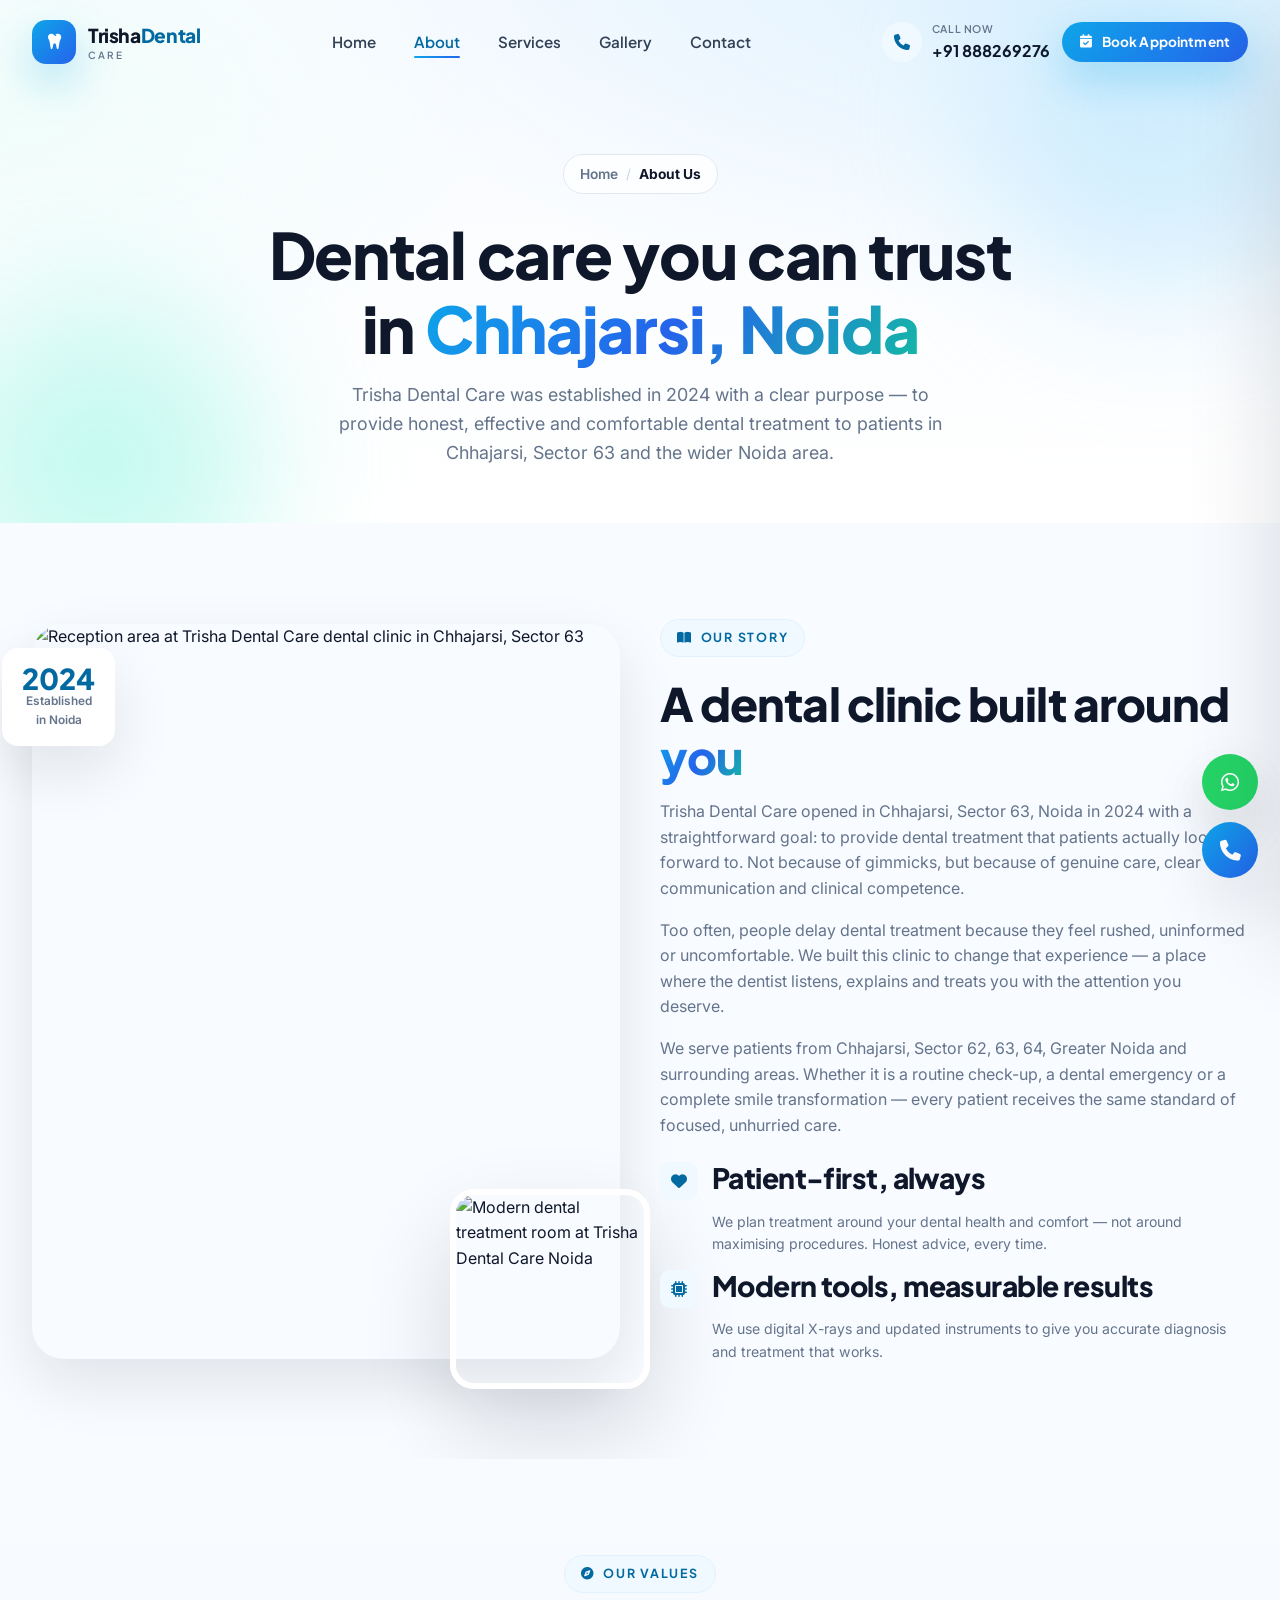
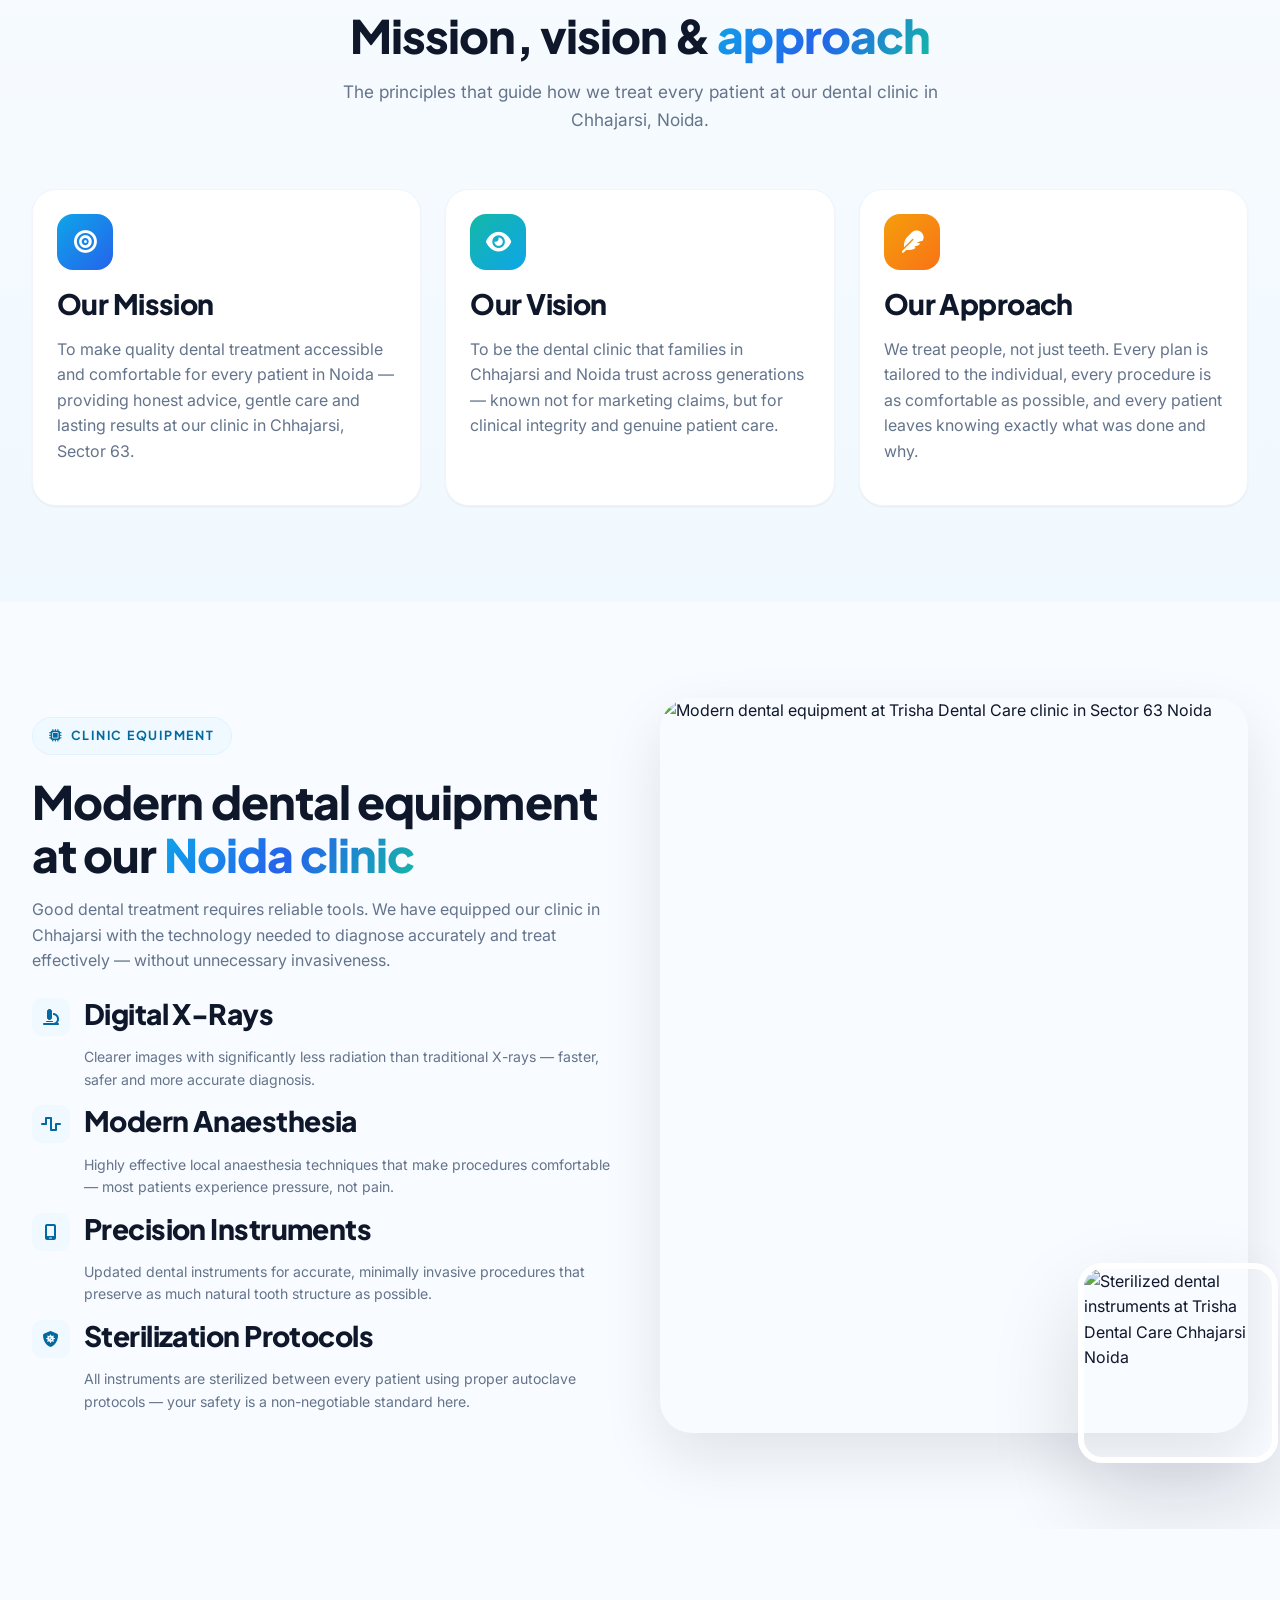
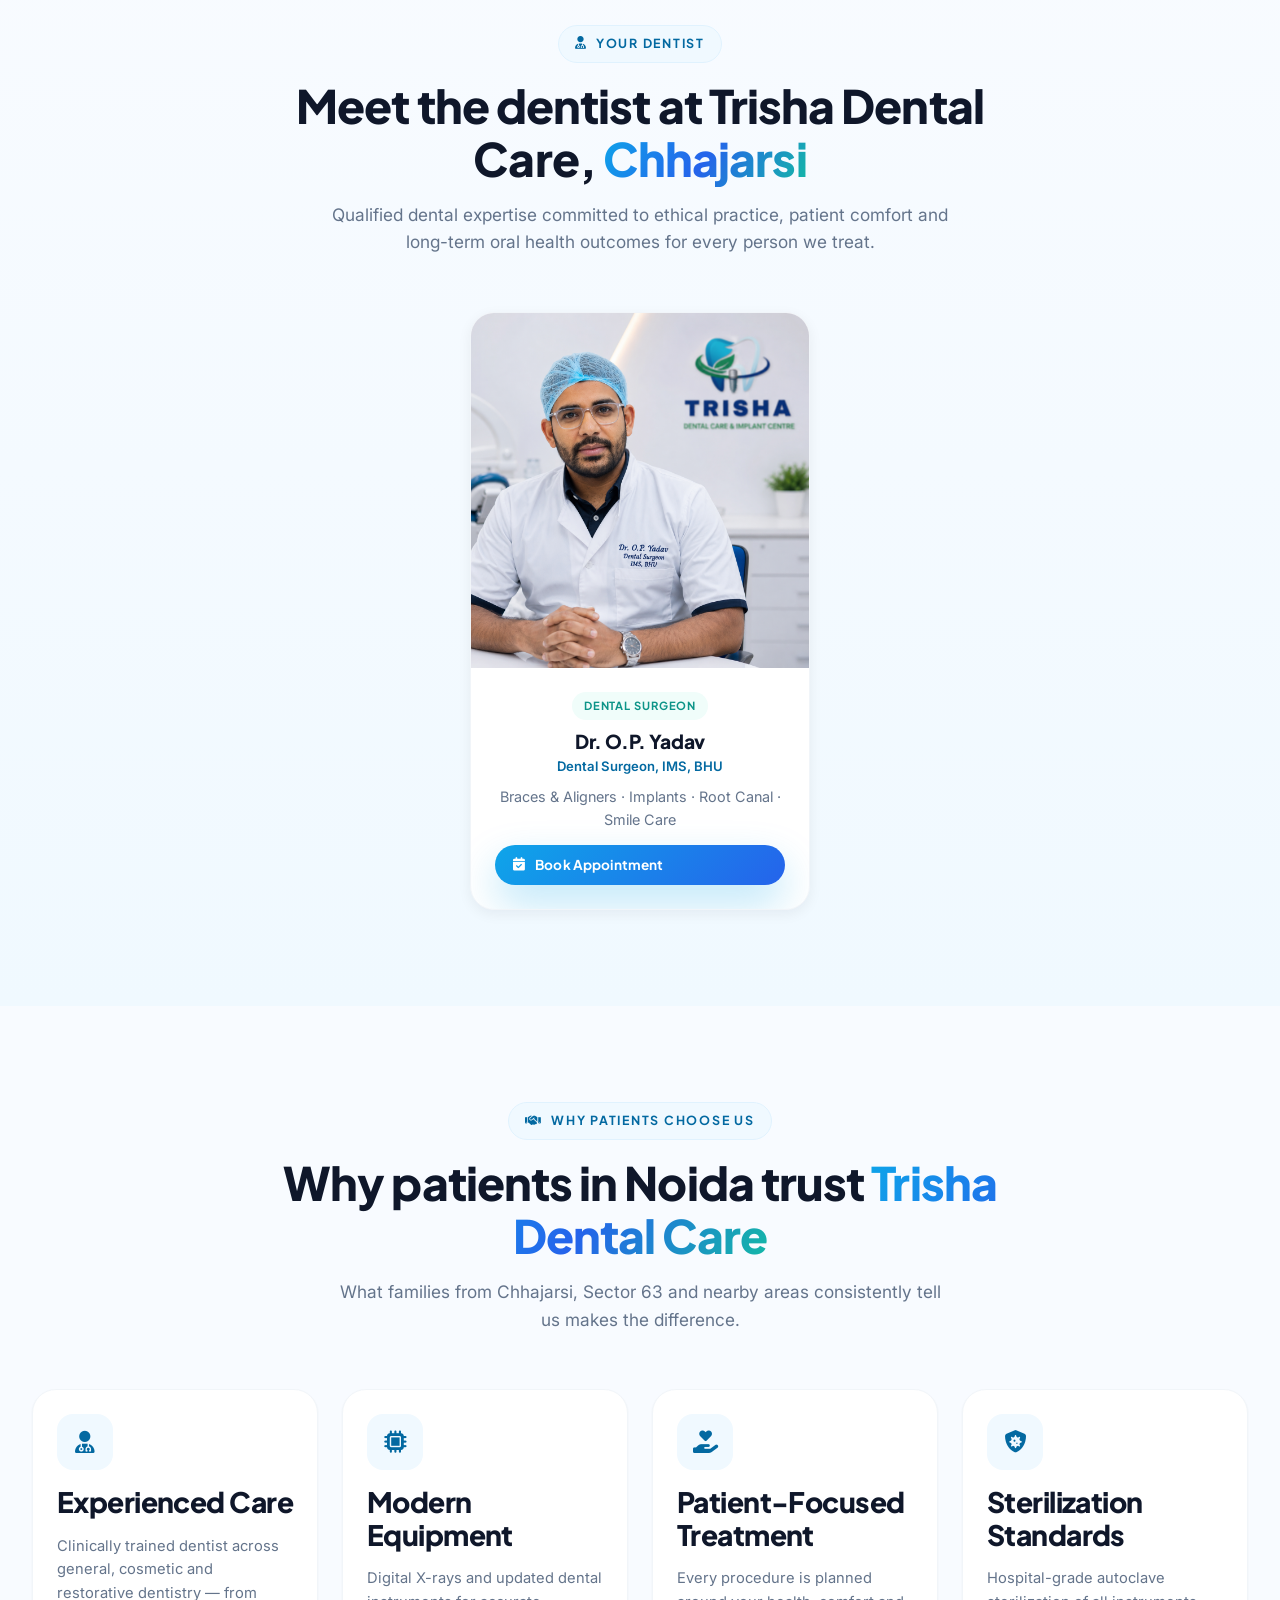
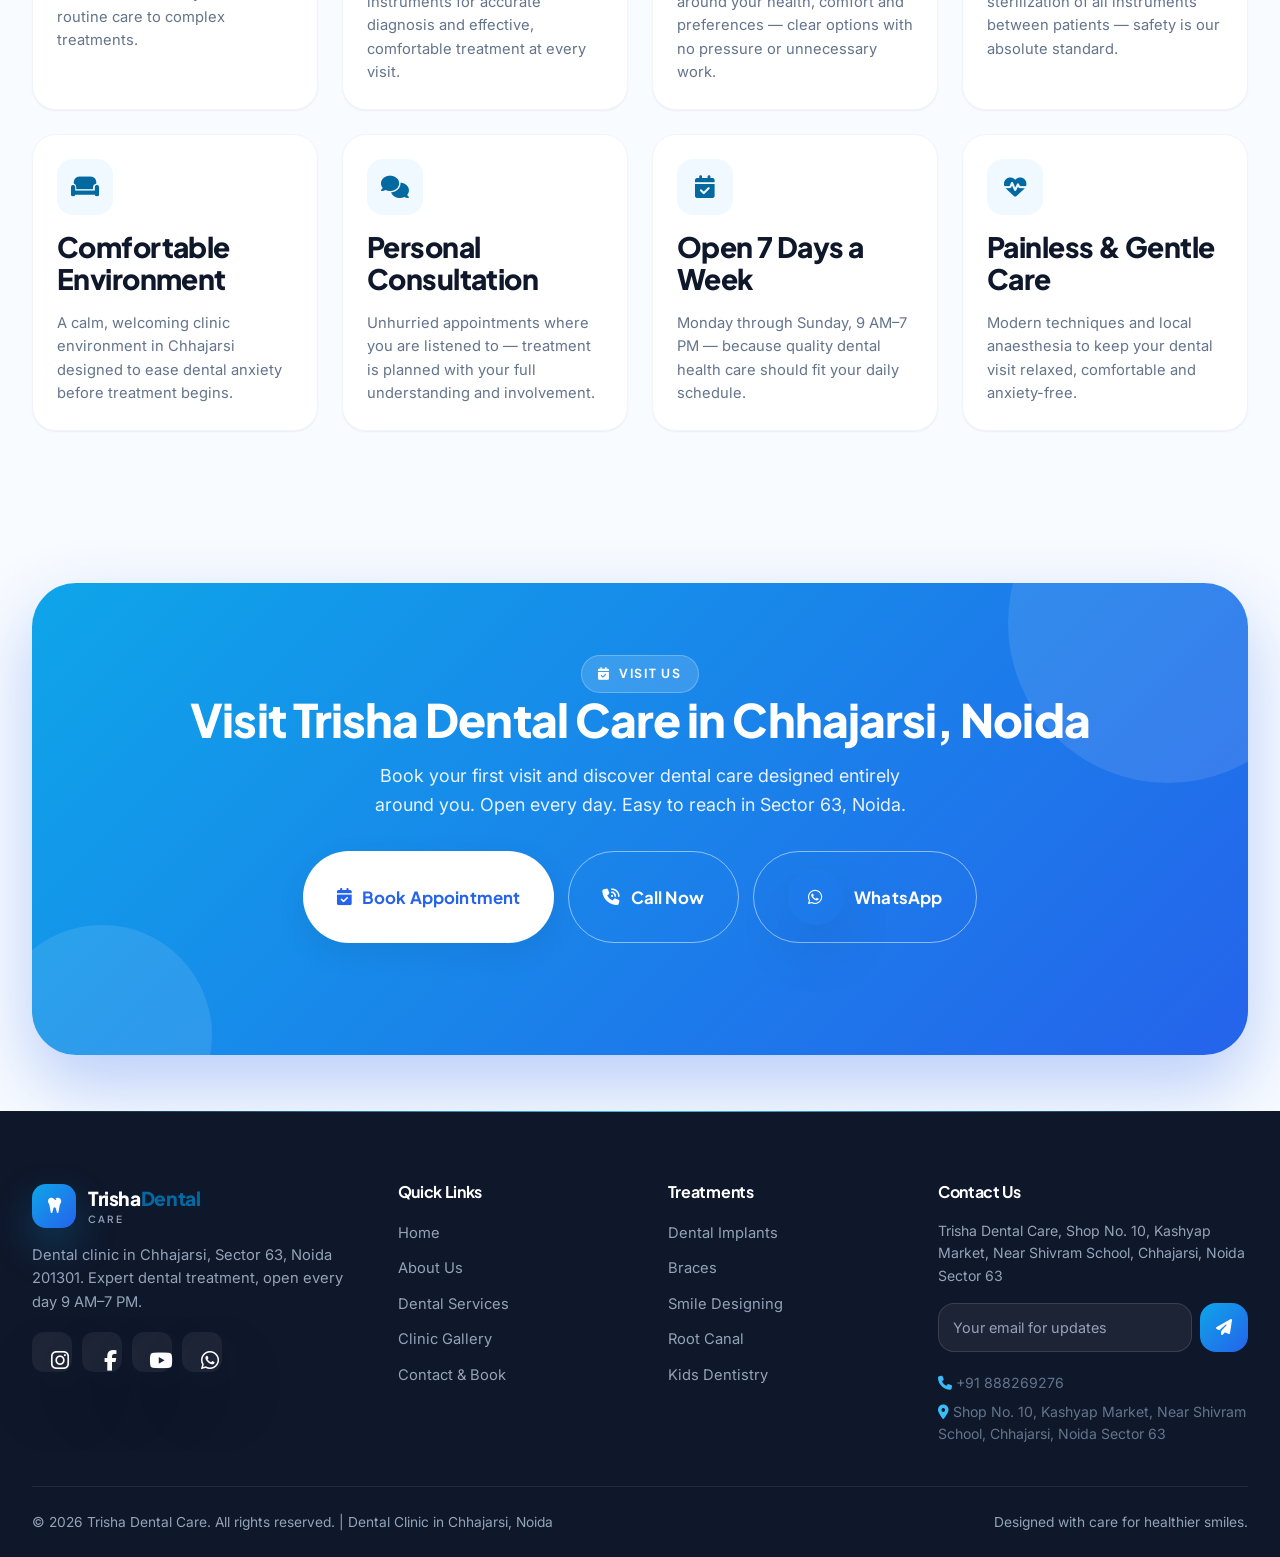
==== commit 55b6ed8b: "refactor: remove emergency services mentions and update contact information throughout site content " ====
--- a/about.html
+++ b/about.html
@@ -14,7 +14,7 @@
   <!-- Open Graph -->
   <meta property="og:type" content="website" />
   <meta property="og:title" content="About Trisha Dental Care — Dental Clinic in Chhajarsi, Noida" />
-  <meta property="og:description" content="Patient-focused dental clinic in Chhajarsi, Sector 63 Noida. Founded 2024. Open every day 9 AM–7 PM. 24×7 emergency care." />
+  <meta property="og:description" content="Patient-focused dental clinic in Chhajarsi, Sector 63 Noida. Open every day 9 AM–7 PM." />
   <meta property="og:image" content="https://images.pexels.com/photos/6627447/pexels-photo-6627447.jpeg?auto=compress&w=1200" />
   <meta property="og:url" content="https://trishadentalcare.com/about.html" />
   <meta property="og:site_name" content="Trisha Dental Care" />
@@ -92,9 +92,9 @@
         <a href="contact.html">Contact</a>
       </nav>
       <div class="nav-actions">
-        <a href="tel:+91XXXXXXXXXX" class="header-call d-none d-lg-flex" aria-label="Call Trisha Dental Care">
+        <a href="tel:+91888269276" class="header-call d-none d-lg-flex" aria-label="Call Trisha Dental Care">
           <span class="phone-ico"><i class="fas fa-phone"></i></span>
-          <span><small>Call Now</small>+91 XXXXX XXXXX</span>
+          <span><small>Call Now</small>+91 888269276</span>
         </a>
         <a href="contact.html#book" class="btn btn-brand btn-sm"><i class="fas fa-calendar-check"></i> Book Appointment</a>
         <button class="nav-toggle" aria-label="Open navigation menu"><span></span><span></span><span></span></button>
@@ -111,8 +111,8 @@
     <a href="contact.html">Contact <i class="fas fa-chevron-right"></i></a>
     <div class="m-actions">
       <a href="contact.html#book" class="btn btn-brand"><i class="fas fa-calendar-check"></i> Book Appointment</a>
-      <a href="tel:+91XXXXXXXXXX" class="btn btn-ghost"><i class="fas fa-phone"></i> Call Us</a>
-      <a href="https://wa.me/91XXXXXXXXXX" class="btn btn-accent"><i class="fab fa-whatsapp"></i> WhatsApp Us</a>
+      <a href="tel:+91888269276" class="btn btn-ghost"><i class="fas fa-phone"></i> Call Us</a>
+      <a href="https://wa.me/91888269276" class="btn btn-accent"><i class="fab fa-whatsapp"></i> WhatsApp Us</a>
     </div>
   </aside>
 
@@ -247,21 +247,20 @@
       </div>
 
       <div style="display:flex;justify-content:center;align-items:flex-start;">
-        <div style="max-width:300px;width:100%;">
+        <div style="max-width:340px;width:100%;">
         <article class="doctor-card" data-aos="fade-up" data-aos-delay="0">
           <div class="doctor-photo">
-            <img src="https://images.pexels.com/photos/5215024/pexels-photo-5215024.jpeg?auto=compress&w=600" alt="Dentist at Trisha Dental Care dental clinic in Chhajarsi Sector 63 Noida" loading="lazy" width="600" height="600" />
+            <img src="assets/img/trisha dr.png" alt="Dr. O.P. Yadav — Dental Surgeon, IMS BHU at Trisha Dental Care" loading="lazy" width="600" height="600" />
             <div class="dr-overlay">
               <a href="contact.html#book" aria-label="Book appointment"><i class="fas fa-calendar-check"></i></a>
-              <a href="tel:+91XXXXXXXXXX" aria-label="Call clinic"><i class="fas fa-phone"></i></a>
+              <a href="tel:+91888269276" aria-label="Call clinic"><i class="fas fa-phone"></i></a>
             </div>
           </div>
           <div class="doctor-body">
             <span class="dr-badge">Dental Surgeon</span>
-            <h3>Dr. [Name]</h3>
-            <p class="dr-qual">BDS — General &amp; Cosmetic Dentistry</p>
-            <p class="dr-spec">Implants · Root Canal · Smile Care · Kids Dentistry</p>
-            <p class="dr-exp"><b>Trisha Dental Care</b> — Chhajarsi, Noida 201301</p>
+            <h3>Dr. O.P. Yadav</h3>
+            <p class="dr-qual">Dental Surgeon, IMS, BHU</p>
+            <p class="dr-spec">Braces &amp; Aligners · Implants · Root Canal · Smile Care</p>
             <a href="contact.html#book" class="btn btn-brand btn-sm w-100"><i class="fas fa-calendar-check"></i> Book Appointment</a>
           </div>
         </article>
@@ -286,7 +285,7 @@
         <div class="why-card" data-aos="fade-up" data-aos-delay="0"><div class="why-ico"><i class="fas fa-couch"></i></div><h3>Comfortable Environment</h3><p>A calm, welcoming clinic environment in Chhajarsi designed to ease dental anxiety before treatment begins.</p></div>
         <div class="why-card" data-aos="fade-up" data-aos-delay="80"><div class="why-ico"><i class="fas fa-comments"></i></div><h3>Personal Consultation</h3><p>Unhurried appointments where you are listened to — treatment is planned with your full understanding and involvement.</p></div>
         <div class="why-card" data-aos="fade-up" data-aos-delay="160"><div class="why-ico"><i class="fas fa-calendar-check"></i></div><h3>Open 7 Days a Week</h3><p>Monday through Sunday, 9 AM–7 PM — because quality dental health care should fit your daily schedule.</p></div>
-        <div class="why-card" data-aos="fade-up" data-aos-delay="240"><div class="why-ico"><i class="fas fa-truck-medical"></i></div><h3>Emergency Dental Care</h3><p>Dental emergencies can happen at any hour. Our 24×7 emergency helpline is always ready for urgent care in Noida.</p></div>
+        <div class="why-card" data-aos="fade-up" data-aos-delay="240"><div class="why-ico"><i class="fas fa-heart-pulse"></i></div><h3>Painless &amp; Gentle Care</h3><p>Modern techniques and local anaesthesia to keep your dental visit relaxed, comfortable and anxiety-free.</p></div>
       </div>
     </div>
   </section>
@@ -300,8 +299,8 @@
         <p>Book your first visit and discover dental care designed entirely around you. Open every day. Easy to reach in Sector 63, Noida.</p>
         <div class="hero-cta">
           <a href="contact.html#book" class="btn btn-white btn-lg"><i class="fas fa-calendar-check"></i> Book Appointment</a>
-          <a href="tel:+91XXXXXXXXXX" class="btn btn-light-ghost btn-lg"><i class="fas fa-phone-volume"></i> Call Now</a>
-          <a href="https://wa.me/91XXXXXXXXXX" class="btn btn-light-ghost btn-lg"><i class="fab fa-whatsapp"></i> WhatsApp</a>
+          <a href="tel:+91888269276" class="btn btn-light-ghost btn-lg"><i class="fas fa-phone-volume"></i> Call Now</a>
+          <a href="https://wa.me/91888269276" class="btn btn-light-ghost btn-lg"><i class="fab fa-whatsapp"></i> WhatsApp</a>
         </div>
       </div>
     </div>
@@ -313,16 +312,16 @@
       <div class="footer-grid">
         <div class="footer-brand">
           <a href="index.html" class="nav-brand" aria-label="Trisha Dental Care home"><span class="brand-mark"><i class="fas fa-tooth"></i></span><span class="brand-name">Trisha<b>Dental</b><span class="brand-sub">Care</span></span></a>
-          <p>Dental clinic in Chhajarsi, Sector 63, Noida 201301. Expert dental treatment, open every day 9 AM–7 PM. 24×7 emergency dental care.</p>
-          <div class="footer-social"><a href="#" aria-label="Instagram"><i class="fab fa-instagram"></i></a><a href="#" aria-label="Facebook"><i class="fab fa-facebook-f"></i></a><a href="#" aria-label="YouTube"><i class="fab fa-youtube"></i></a><a href="https://wa.me/91XXXXXXXXXX" aria-label="WhatsApp"><i class="fab fa-whatsapp"></i></a></div>
+          <p>Dental clinic in Chhajarsi, Sector 63, Noida 201301. Expert dental treatment, open every day 9 AM–7 PM.</p>
+          <div class="footer-social"><a href="#" aria-label="Instagram"><i class="fab fa-instagram"></i></a><a href="#" aria-label="Facebook"><i class="fab fa-facebook-f"></i></a><a href="#" aria-label="YouTube"><i class="fab fa-youtube"></i></a><a href="https://wa.me/91888269276" aria-label="WhatsApp"><i class="fab fa-whatsapp"></i></a></div>
         </div>
         <div class="footer-col"><h5>Quick Links</h5><ul><li><a href="index.html">Home</a></li><li><a href="about.html">About Us</a></li><li><a href="services.html">Dental Services</a></li><li><a href="gallery.html">Clinic Gallery</a></li><li><a href="contact.html">Contact &amp; Book</a></li></ul></div>
         <div class="footer-col"><h5>Treatments</h5><ul><li><a href="services.html">Dental Implants</a></li><li><a href="services.html">Braces</a></li><li><a href="services.html">Smile Designing</a></li><li><a href="services.html">Root Canal</a></li><li><a href="services.html">Kids Dentistry</a></li></ul></div>
         <div class="footer-col">
           <h5>Contact Us</h5>
-          <p style="color:var(--c-slate-400);font-size:0.88rem">Trisha Dental Care, Chhajarsi, Sector 63, Noida — 201301</p>
+          <p style="color:var(--c-slate-400);font-size:0.88rem">Trisha Dental Care, Shop No. 10, Kashyap Market, Near Shivram School, Chhajarsi, Noida Sector 63</p>
           <form class="footer-newsletter"><input type="email" placeholder="Your email for updates" required /><button type="submit" aria-label="Subscribe"><i class="fas fa-paper-plane"></i></button></form>
-          <div style="margin-top:20px;font-size:0.88rem;color:var(--c-slate-400)"><p style="margin:0"><i class="fas fa-phone" style="color:var(--c-primary-400)"></i> +91 XXXXX XXXXX</p><p style="margin:6px 0 0"><i class="fas fa-location-dot" style="color:var(--c-primary-400)"></i> Chhajarsi, Sector 63, Noida 201301</p></div>
+          <div style="margin-top:20px;font-size:0.88rem;color:var(--c-slate-400)"><p style="margin:0"><i class="fas fa-phone" style="color:var(--c-primary-400)"></i> +91 888269276</p><p style="margin:6px 0 0"><i class="fas fa-location-dot" style="color:var(--c-primary-400)"></i> Shop No. 10, Kashyap Market, Near Shivram School, Chhajarsi, Noida Sector 63</p></div>
         </div>
       </div>
       <div class="footer-bottom"><span>&copy; <span data-year>2026</span> Trisha Dental Care. All rights reserved. | Dental Clinic in Chhajarsi, Noida</span><span>Designed with care for healthier smiles.</span></div>
@@ -330,8 +329,8 @@
   </footer>
 
   <div class="fab-stack">
-    <a href="https://wa.me/91XXXXXXXXXX" class="fab fab-whatsapp" aria-label="WhatsApp Trisha Dental Care"><i class="fab fa-whatsapp"></i></a>
-    <a href="tel:+91XXXXXXXXXX" class="fab fab-call" aria-label="Call Trisha Dental Care"><i class="fas fa-phone"></i></a>
+    <a href="https://wa.me/91888269276" class="fab fab-whatsapp" aria-label="WhatsApp Trisha Dental Care"><i class="fab fa-whatsapp"></i></a>
+    <a href="tel:+91888269276" class="fab fab-call" aria-label="Call Trisha Dental Care"><i class="fas fa-phone"></i></a>
   </div>
 
   <script src="https://cdn.jsdelivr.net/npm/bootstrap@5.3.3/dist/js/bootstrap.bundle.min.js"></script>
--- a/assets/css/style.css
+++ b/assets/css/style.css
@@ -851,7 +851,7 @@
 }
 .doctor-card:hover { transform: translateY(-10px); box-shadow: var(--shadow-lg); }
 .doctor-photo { aspect-ratio: 1/1.05; overflow: hidden; position: relative; }
-.doctor-photo img { width: 100%; height: 100%; object-fit: cover; transition: transform 0.8s var(--ease); }
+.doctor-photo img { width: 100%; height: 100%; object-fit: cover; object-position: top center; transition: transform 0.8s var(--ease); }
 .doctor-card:hover .doctor-photo img { transform: scale(1.07); }
 .doctor-photo .dr-overlay {
   position: absolute; inset: 0;
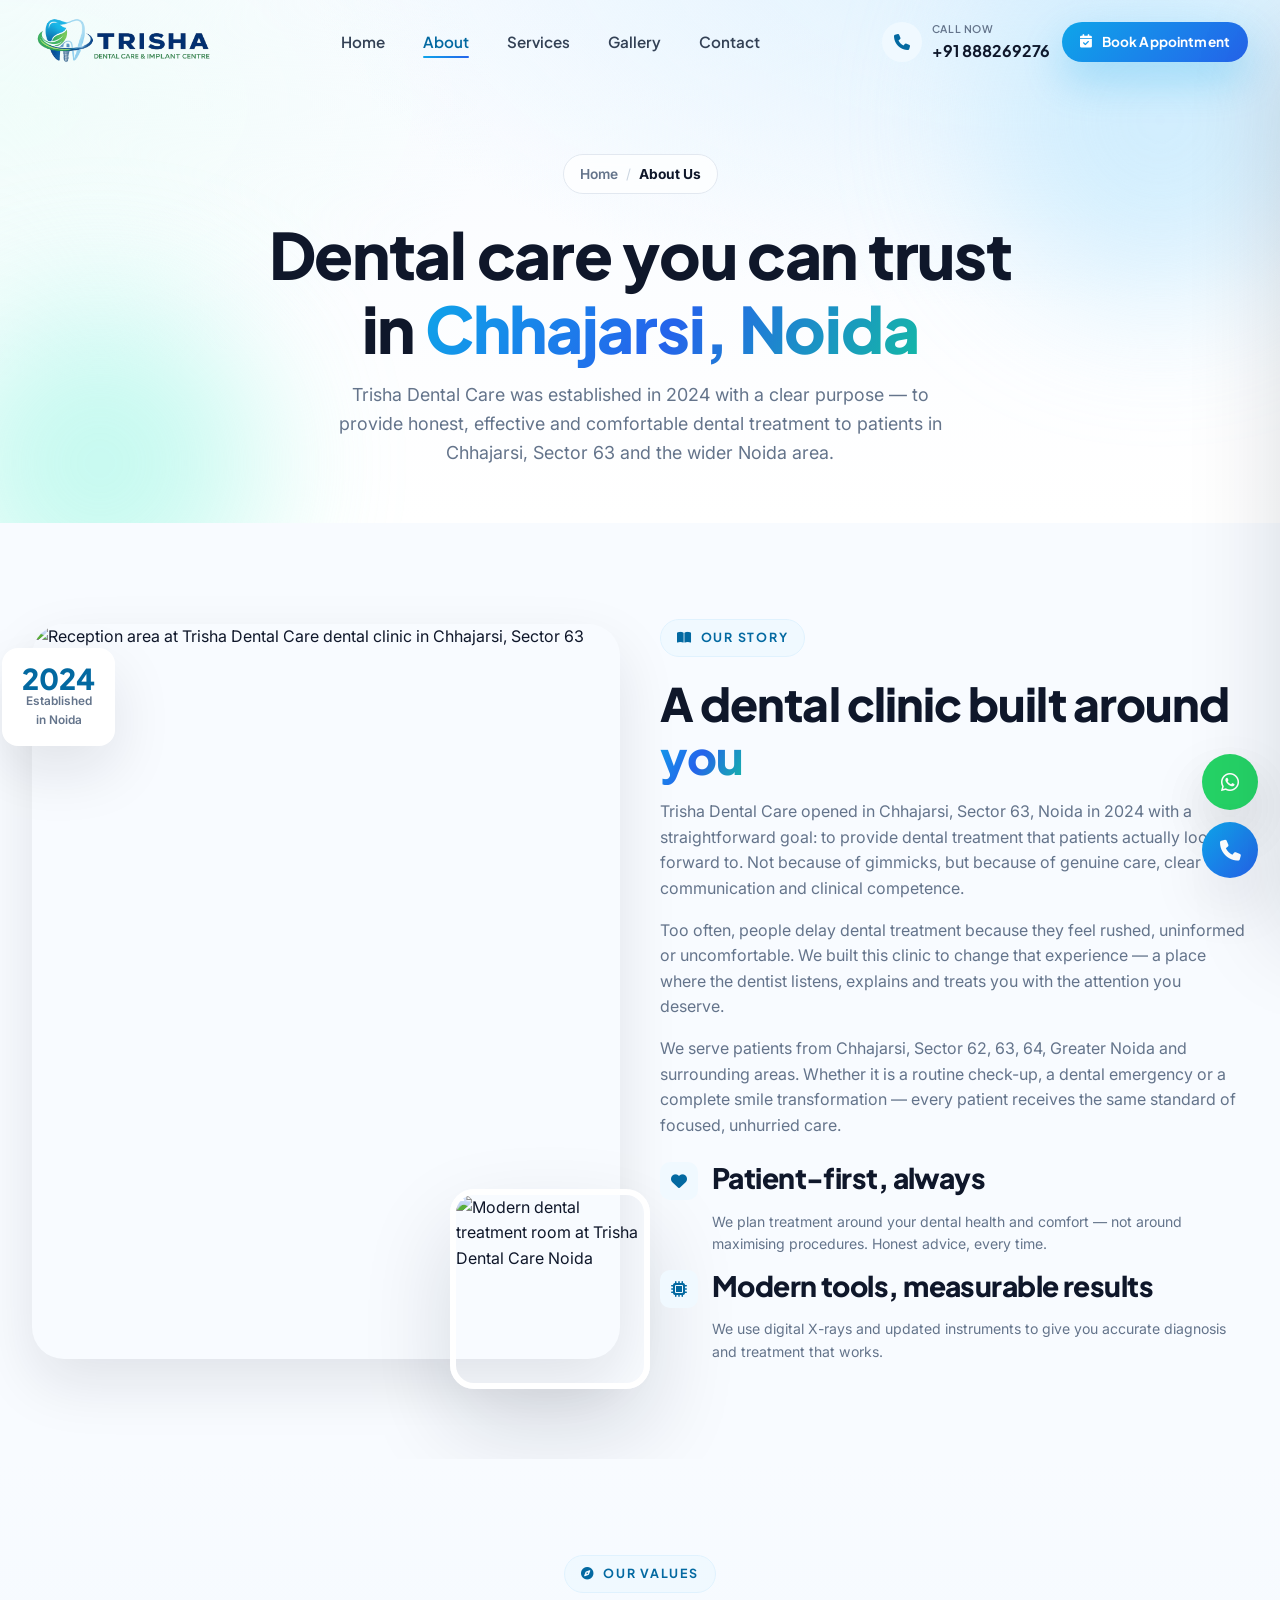
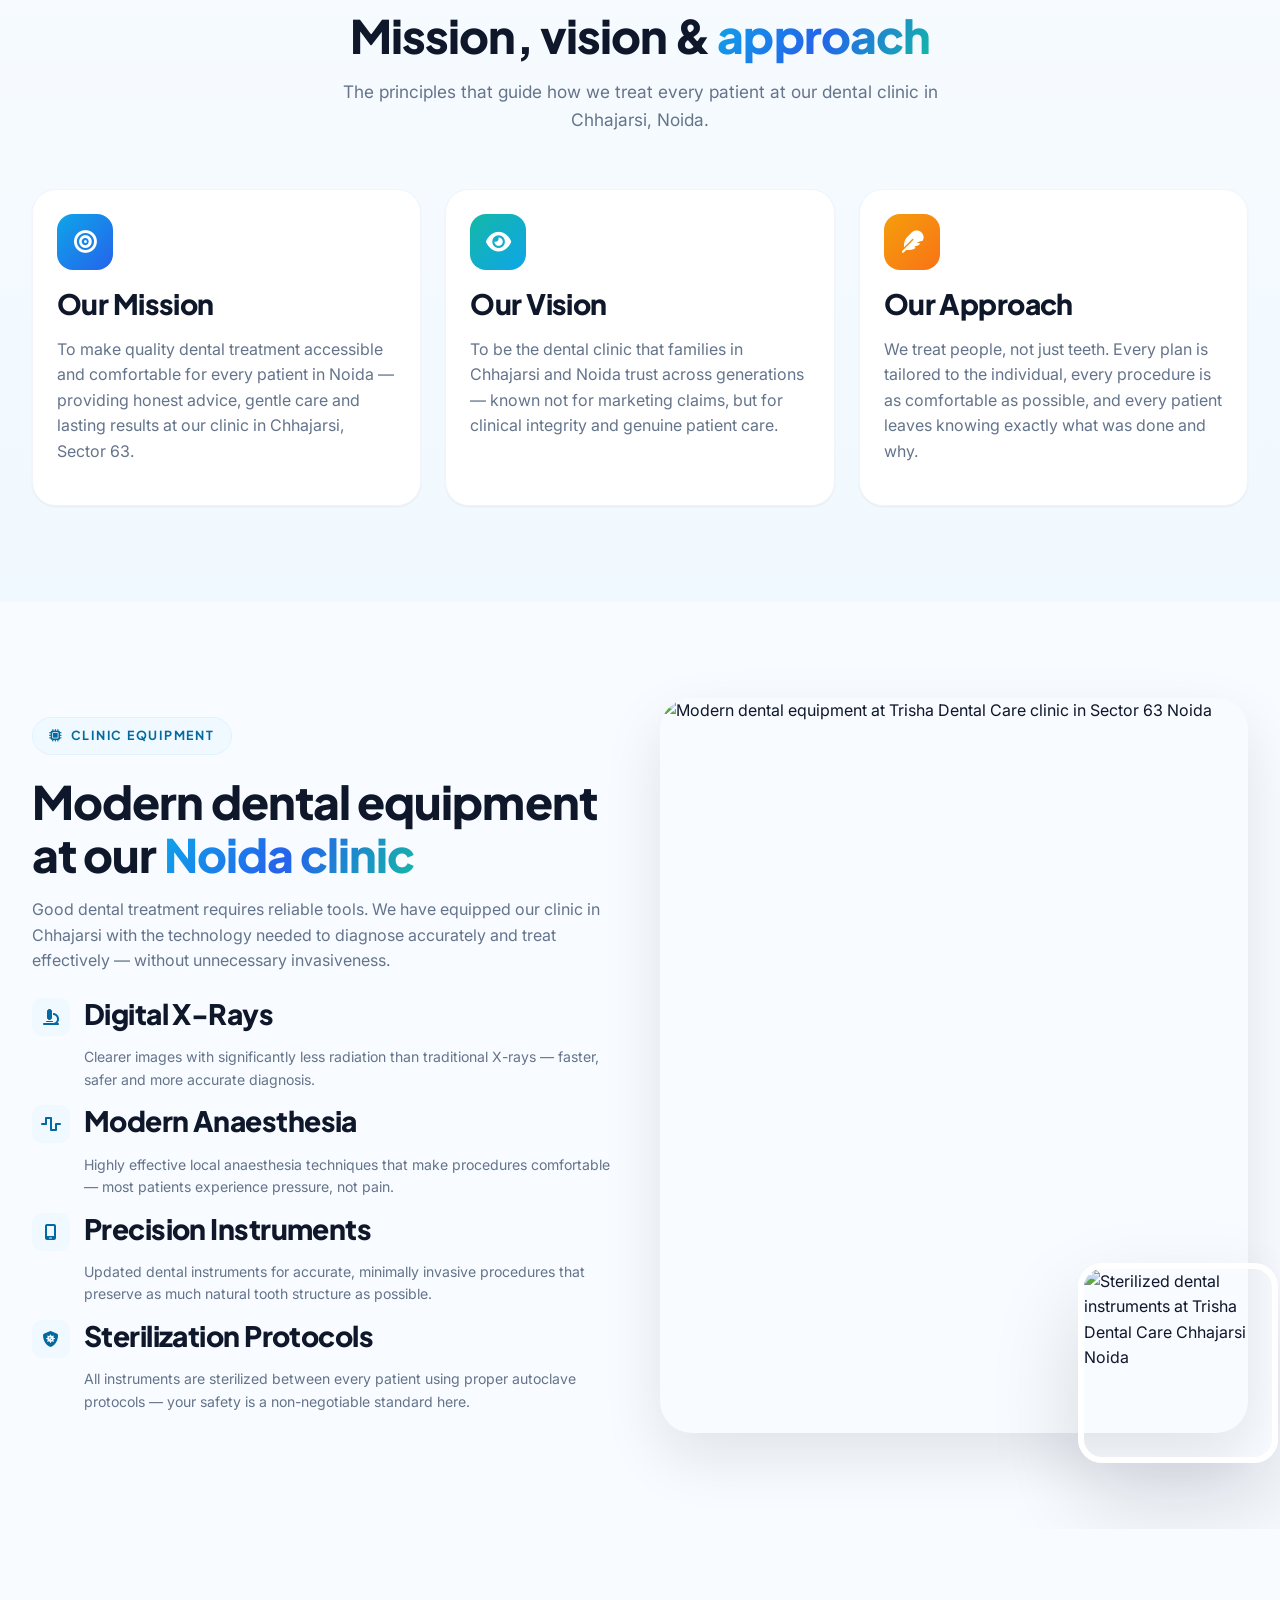
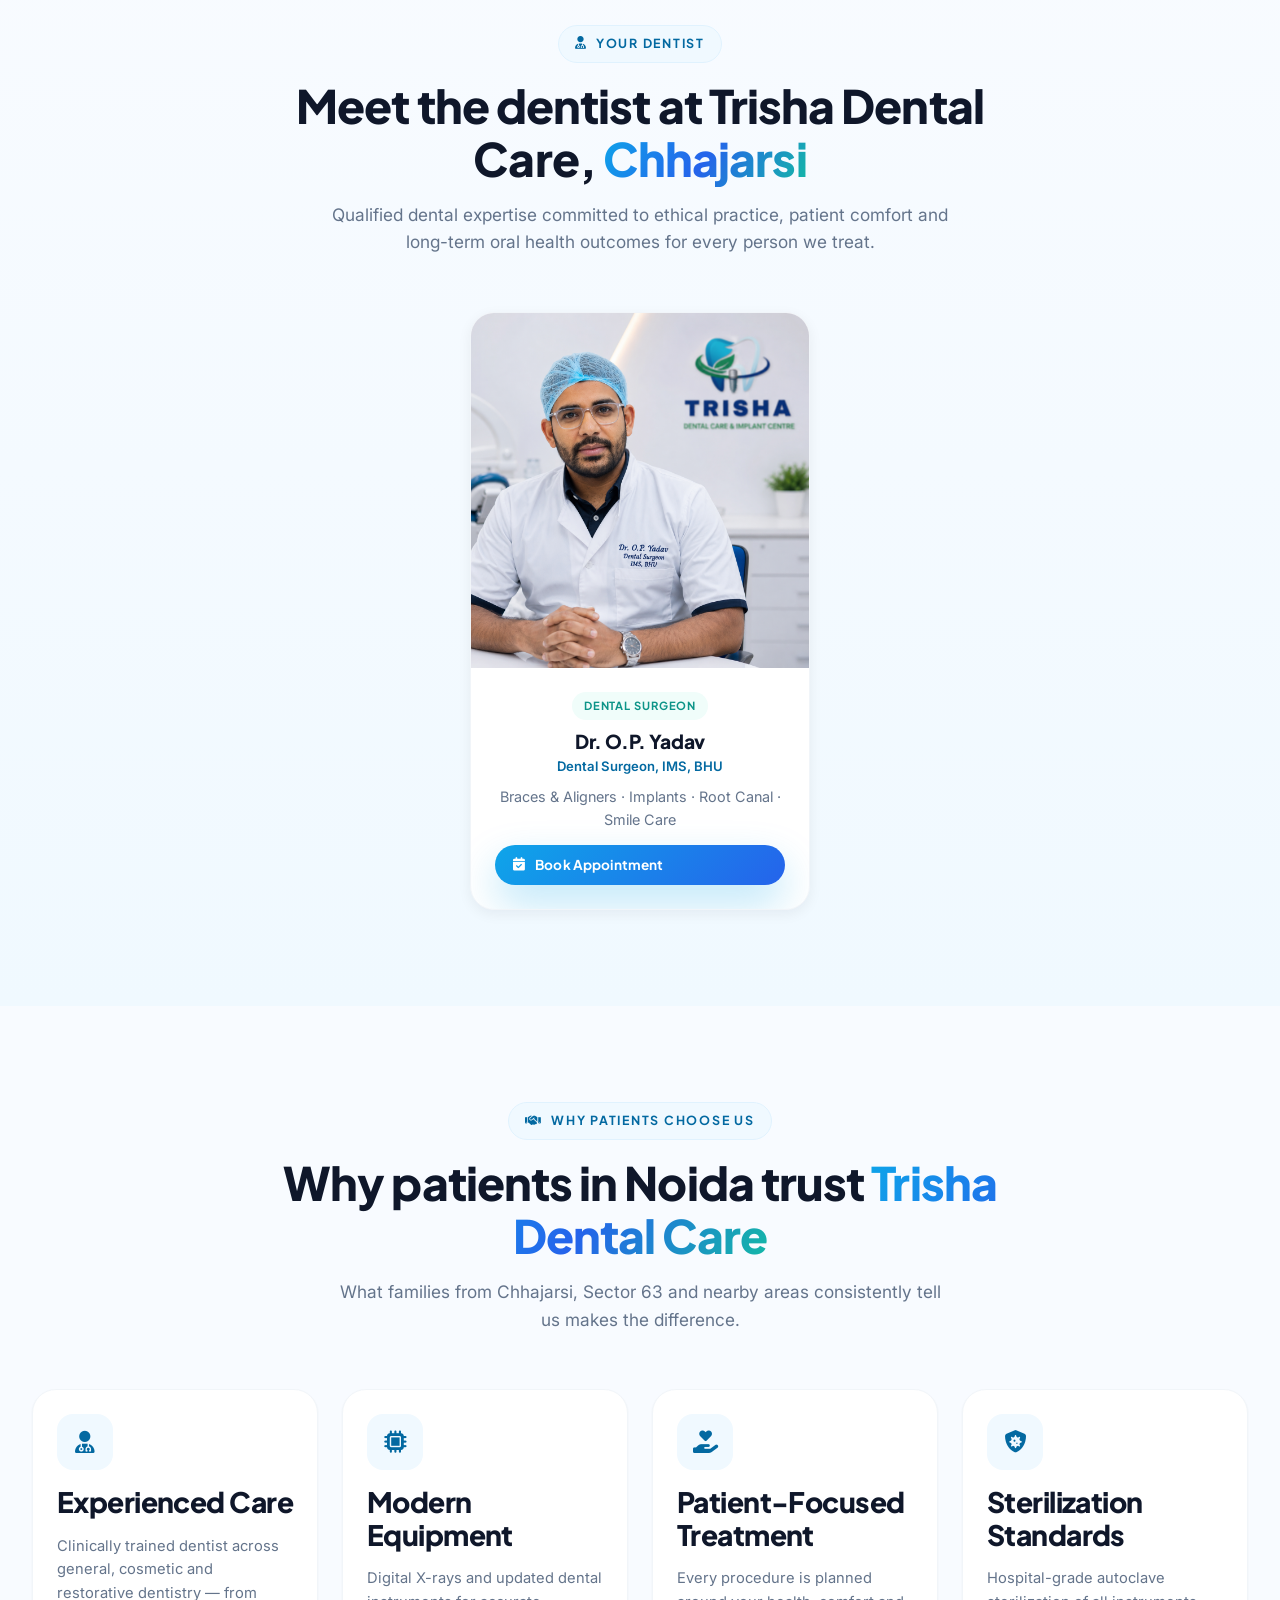
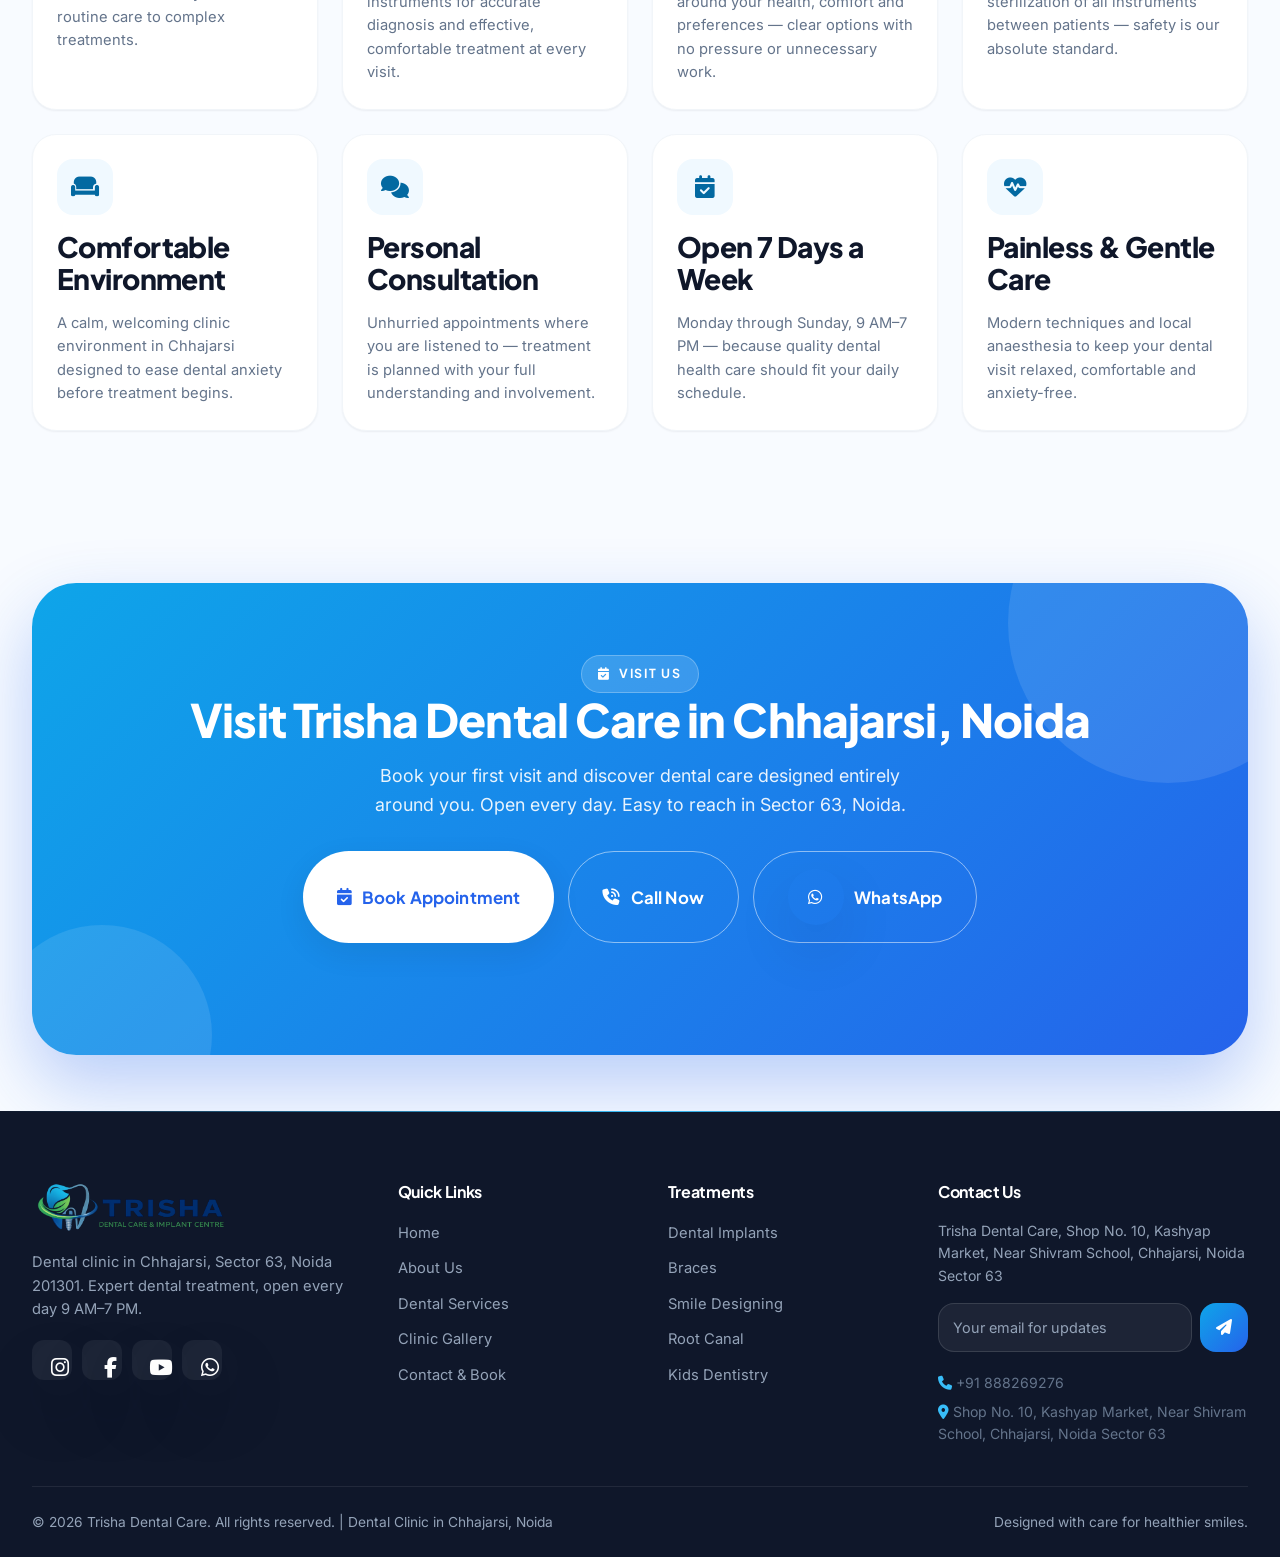
==== commit 17258a7f: "feat: update testimonial section with new reviews and add clinic logo asset" ====
--- a/about.html
+++ b/about.html
@@ -80,10 +80,7 @@
   <!-- HEADER -->
   <header class="site-header">
     <div class="container d-flex align-items-center justify-content-between">
-      <a href="index.html" class="nav-brand" aria-label="Trisha Dental Care — Home">
-        <span class="brand-mark"><i class="fas fa-tooth"></i></span>
-        <span class="brand-name">Trisha<b>Dental</b><span class="brand-sub">Care</span></span>
-      </a>
+      <a href="index.html" class="nav-brand" aria-label="Trisha Dental Care — Home"><img src="assets/img/trisha logo.png" alt="Trisha Dental Care Logo" class="logo-img" width="200" height="50" /></a>
       <nav class="nav-links" aria-label="Primary navigation">
         <a href="index.html">Home</a>
         <a href="about.html">About</a>
@@ -311,7 +308,7 @@
     <div class="container">
       <div class="footer-grid">
         <div class="footer-brand">
-          <a href="index.html" class="nav-brand" aria-label="Trisha Dental Care home"><span class="brand-mark"><i class="fas fa-tooth"></i></span><span class="brand-name">Trisha<b>Dental</b><span class="brand-sub">Care</span></span></a>
+          <a href="index.html" class="nav-brand" aria-label="Trisha Dental Care home"><img src="assets/img/trisha logo.png" alt="Trisha Dental Care Logo" class="logo-img" width="200" height="50" /></a>
           <p>Dental clinic in Chhajarsi, Sector 63, Noida 201301. Expert dental treatment, open every day 9 AM–7 PM.</p>
           <div class="footer-social"><a href="#" aria-label="Instagram"><i class="fab fa-instagram"></i></a><a href="#" aria-label="Facebook"><i class="fab fa-facebook-f"></i></a><a href="#" aria-label="YouTube"><i class="fab fa-youtube"></i></a><a href="https://wa.me/91888269276" aria-label="WhatsApp"><i class="fab fa-whatsapp"></i></a></div>
         </div>
--- a/assets/css/style.css
+++ b/assets/css/style.css
@@ -404,6 +404,17 @@
   letter-spacing: -0.02em;
 }
 .nav-brand:hover { color: var(--c-text); }
+.nav-brand img.logo-img {
+  height: 48px;
+  width: auto;
+  max-width: 210px;
+  object-fit: contain;
+  transition: transform 0.4s var(--ease);
+}
+.site-footer .nav-brand img.logo-img {
+  height: 52px;
+}
+.nav-brand:hover img.logo-img { transform: scale(1.04); }
 .nav-brand .brand-mark {
   width: 44px; height: 44px;
   border-radius: 14px;
@@ -1346,6 +1357,24 @@
 .app-toast.show { transform: translate(-50%, 0); }
 .app-toast .fa { color: var(--c-accent-400); font-size: 1.1rem; }
 
+/* Clinic Gallery Grid */
+.clinic-gallery-grid {
+  display: grid;
+  grid-template-columns: repeat(4, 1fr);
+  gap: var(--sp-3);
+}
+.clinic-gallery-grid .masonry-item {
+  border-radius: var(--r-lg);
+  overflow: hidden;
+  position: relative;
+  aspect-ratio: 4/3;
+}
+.clinic-gallery-grid .masonry-item img {
+  width: 100%;
+  height: 100%;
+  object-fit: cover;
+}
+
 /* =========================================================
    25. RESPONSIVE BREAKPOINTS
    ========================================================= */
@@ -1358,12 +1387,22 @@
   :root { --header-h: 70px; }
   .nav-links, .header-call, .nav-actions .btn-brand { display: none; }
   .nav-toggle { display: flex; }
-  .hero-grid { grid-template-columns: 1fr; gap: var(--sp-6); }
-  .hero-visual { max-width: 480px; margin: 0 auto; }
-  .float-card.fc-top { left: -10px; }
+  .hero { text-align: center; padding: calc(var(--header-h) + 24px) 0 var(--sp-6); }
+  .hero-grid { grid-template-columns: 1fr; gap: var(--sp-5); }
+  .hero-copy .sub { margin-inline: auto; }
+  .hero-cta { justify-content: center; }
+  .hero-trust { justify-content: center; }
+  .hero-visual { max-width: 480px; margin: 0 auto; width: 100%; }
+  .hero-photo { aspect-ratio: 16/10; }
+  .float-card { padding: 10px 14px; }
+  .float-card .fc-ico { width: 34px; height: 34px; font-size: 0.95rem; }
+  .float-card .fc-title { font-size: 0.85rem; }
+  .float-card .fc-sub { font-size: 0.68rem; }
+  .float-card.fc-top { left: -10px; top: 16px; }
   .float-card.fc-mid { right: -10px; }
-  .float-card.fc-bot { left: 10px; }
+  .float-card.fc-bot { left: -10px; bottom: 16px; }
   .services-grid { grid-template-columns: repeat(2, 1fr); }
+  .clinic-gallery-grid { grid-template-columns: repeat(2, 1fr); gap: 14px; }
   .contact-grid { grid-template-columns: 1fr; }
   .story-grid { grid-template-columns: 1fr; }
   .story-imgs { max-width: 460px; margin: 0 auto; }
@@ -1386,12 +1425,18 @@
 @media (max-width: 560px) {
   .why-grid { grid-template-columns: 1fr; }
   .services-grid { grid-template-columns: 1fr; }
+  .clinic-gallery-grid { grid-template-columns: repeat(2, 1fr); gap: 10px; }
   .doctors-grid { grid-template-columns: 1fr; }
+  .hero-copy h1 { font-size: 2.2rem; line-height: 1.16; margin-bottom: 12px; }
+  .hero-copy .sub { font-size: 0.96rem; line-height: 1.5; margin-bottom: 18px; }
   .hero-cta .btn, .cta-band .btn { width: 100%; justify-content: center; }
-  .hero-cta, .cta-band .hero-cta { flex-direction: column; }
+  .hero-cta, .cta-band .hero-cta { flex-direction: column; gap: 10px; }
+  .hero-trust { gap: 8px; justify-content: center; }
+  .trust-chip { font-size: 0.78rem; padding: 7px 12px; gap: 6px; }
   .timeline { grid-template-columns: 1fr; }
   .masonry { columns: 1; }
-  .hero-photo-wrap { padding: 8px; }
+  .hero-photo-wrap { padding: 6px; }
+  .hero-photo { aspect-ratio: 4/3; }
   .float-card { display: none; }
   .nav-brand .brand-sub { display: none; }
   .section { padding: var(--sp-6) 0; }
@@ -1401,7 +1446,8 @@
 }
 
 @media (max-width: 360px) {
-  .hero-copy h1 { font-size: 2.1rem; }
-  .btn { padding: 12px 20px; font-size: 0.88rem; }
-  .trust-chip { font-size: 0.8rem; padding: 8px 12px; }
-}
+  .hero-copy h1 { font-size: 1.95rem; }
+  .btn { padding: 12px 18px; font-size: 0.86rem; }
+  .trust-chip { font-size: 0.74rem; padding: 6px 10px; }
+  .clinic-gallery-grid { grid-template-columns: 1fr; }
+}
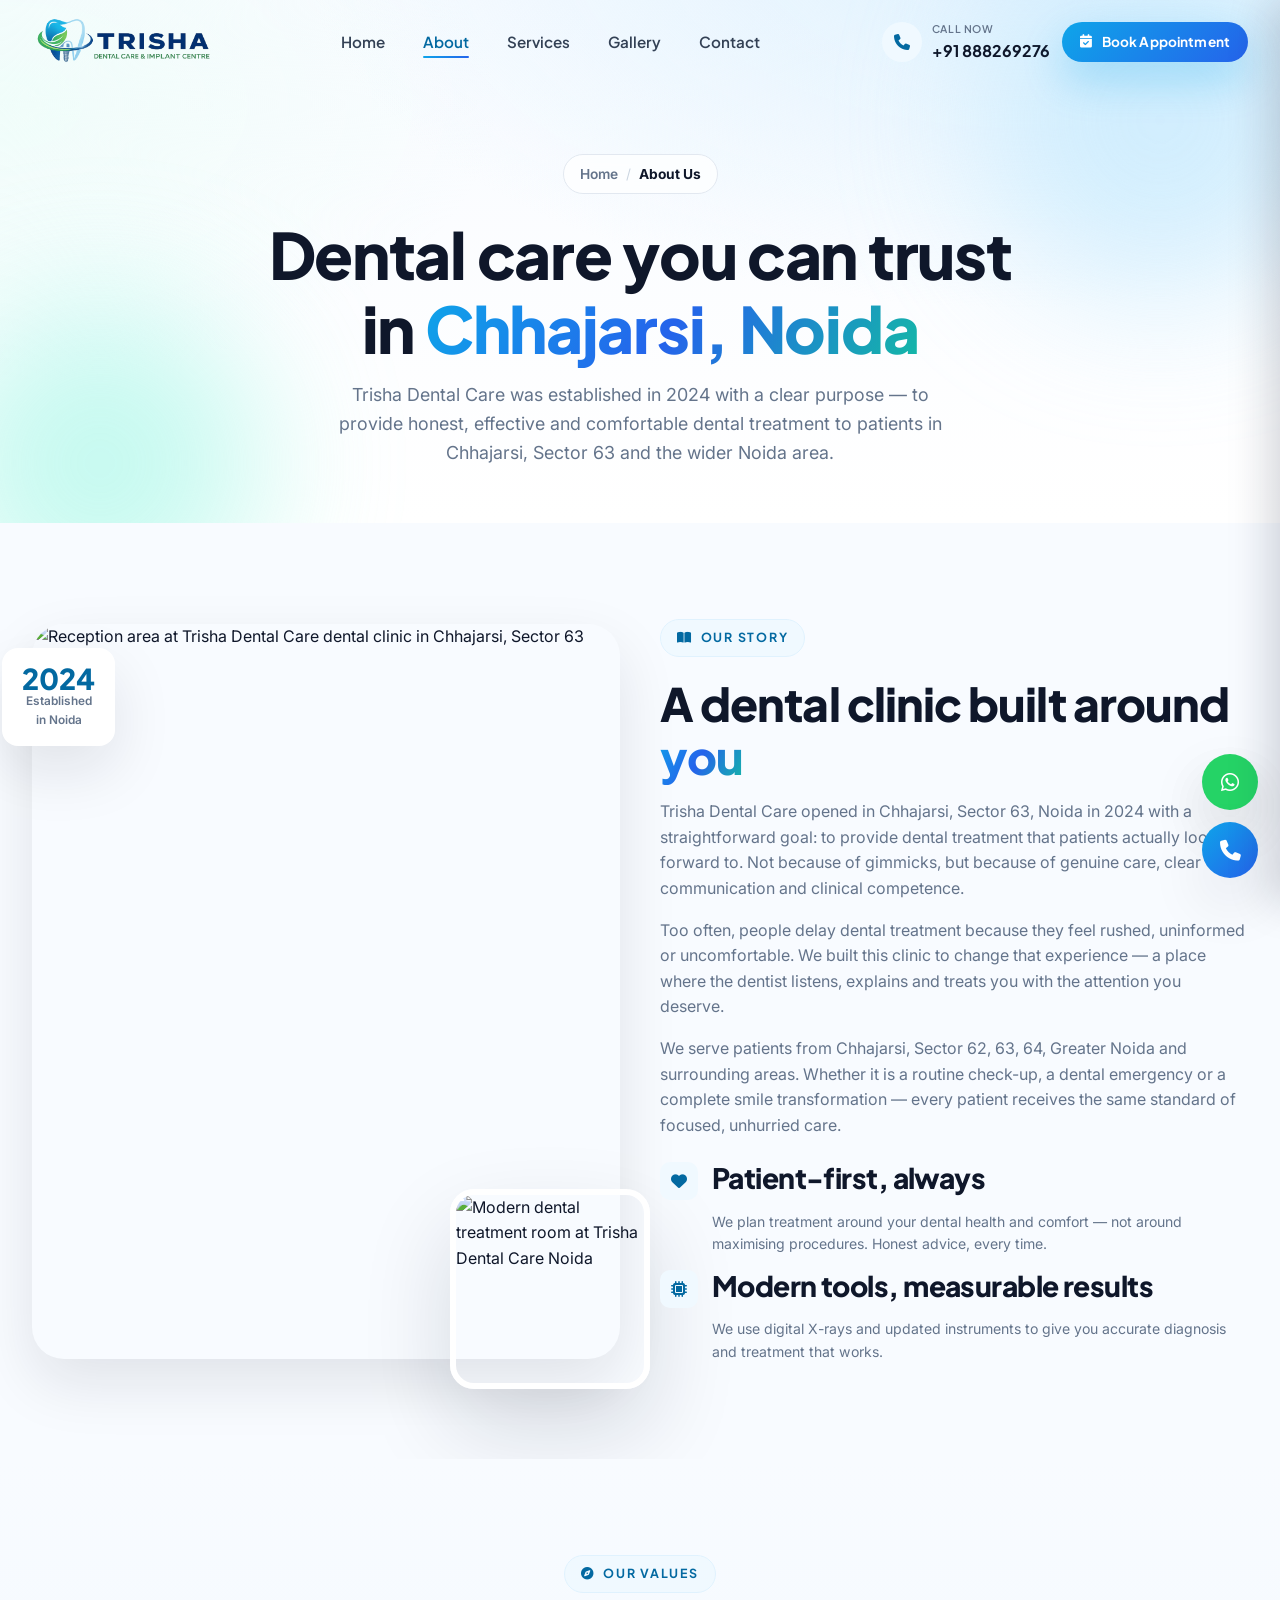
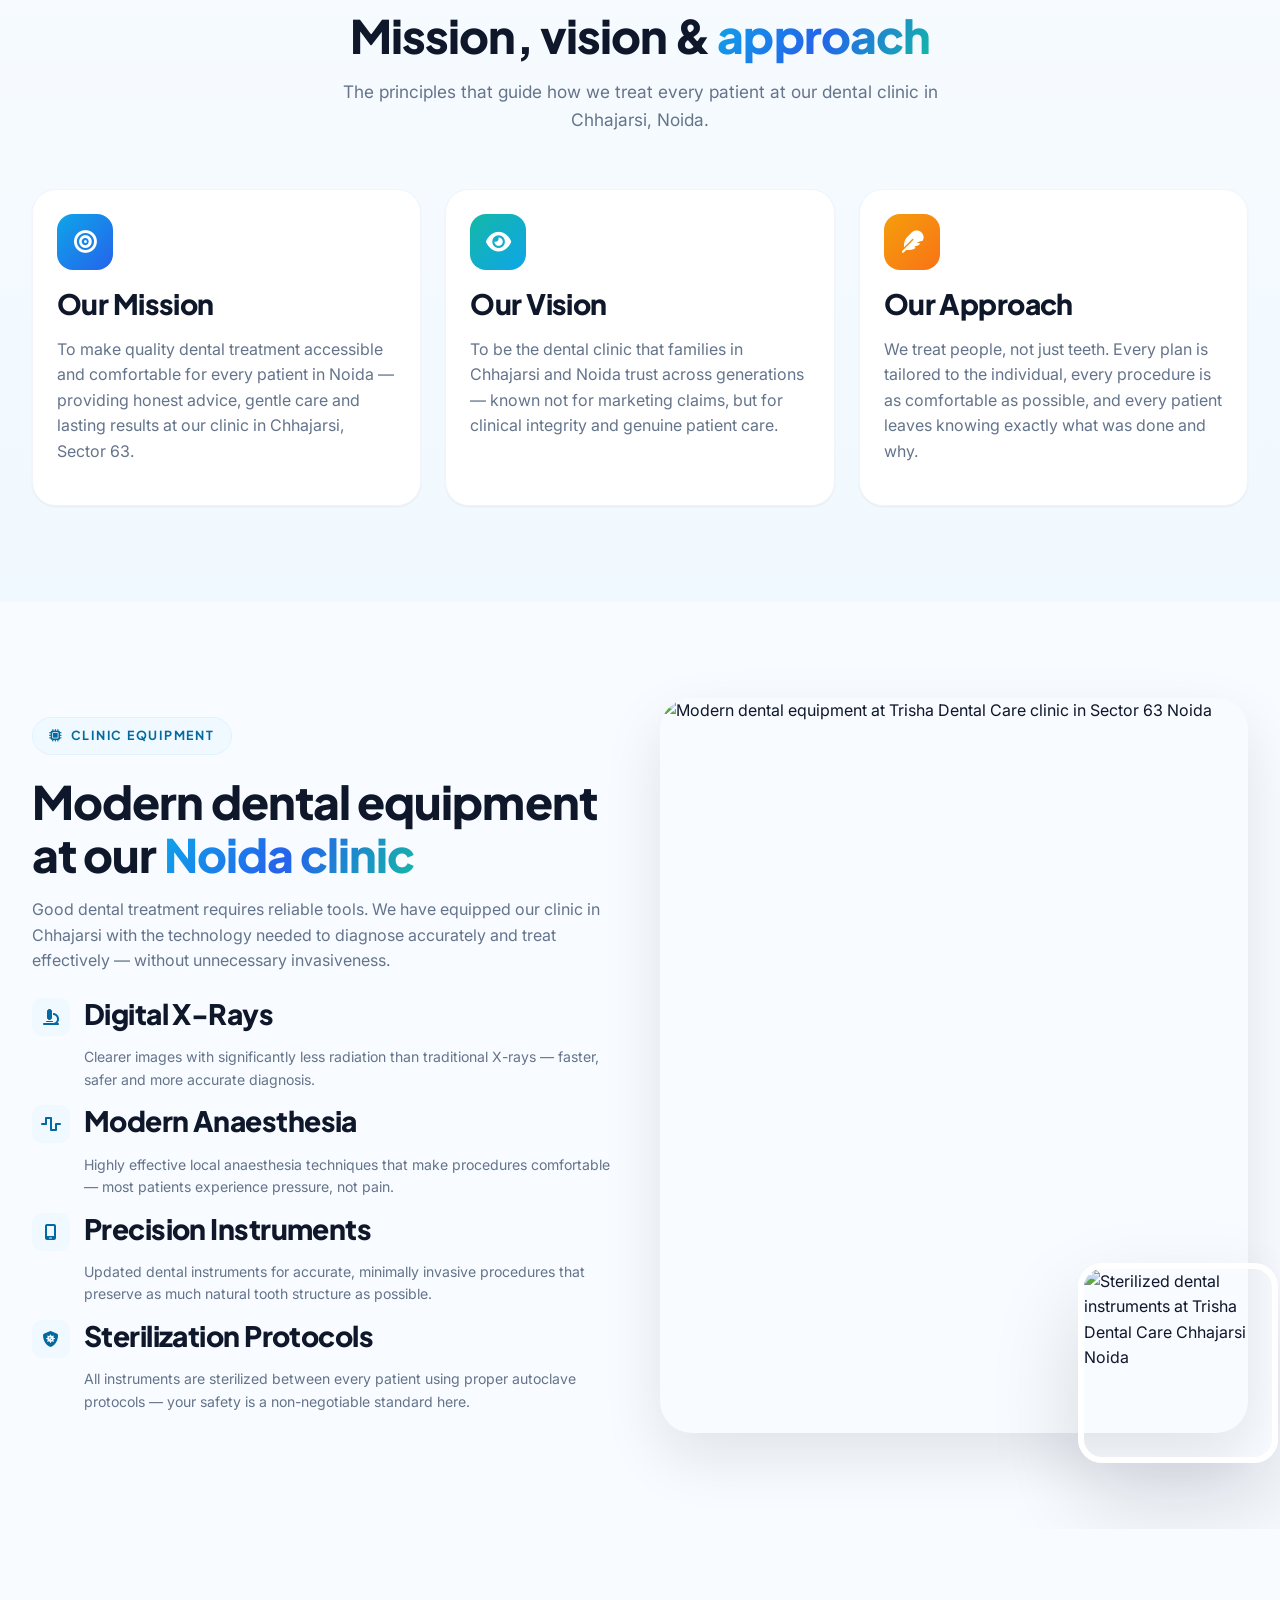
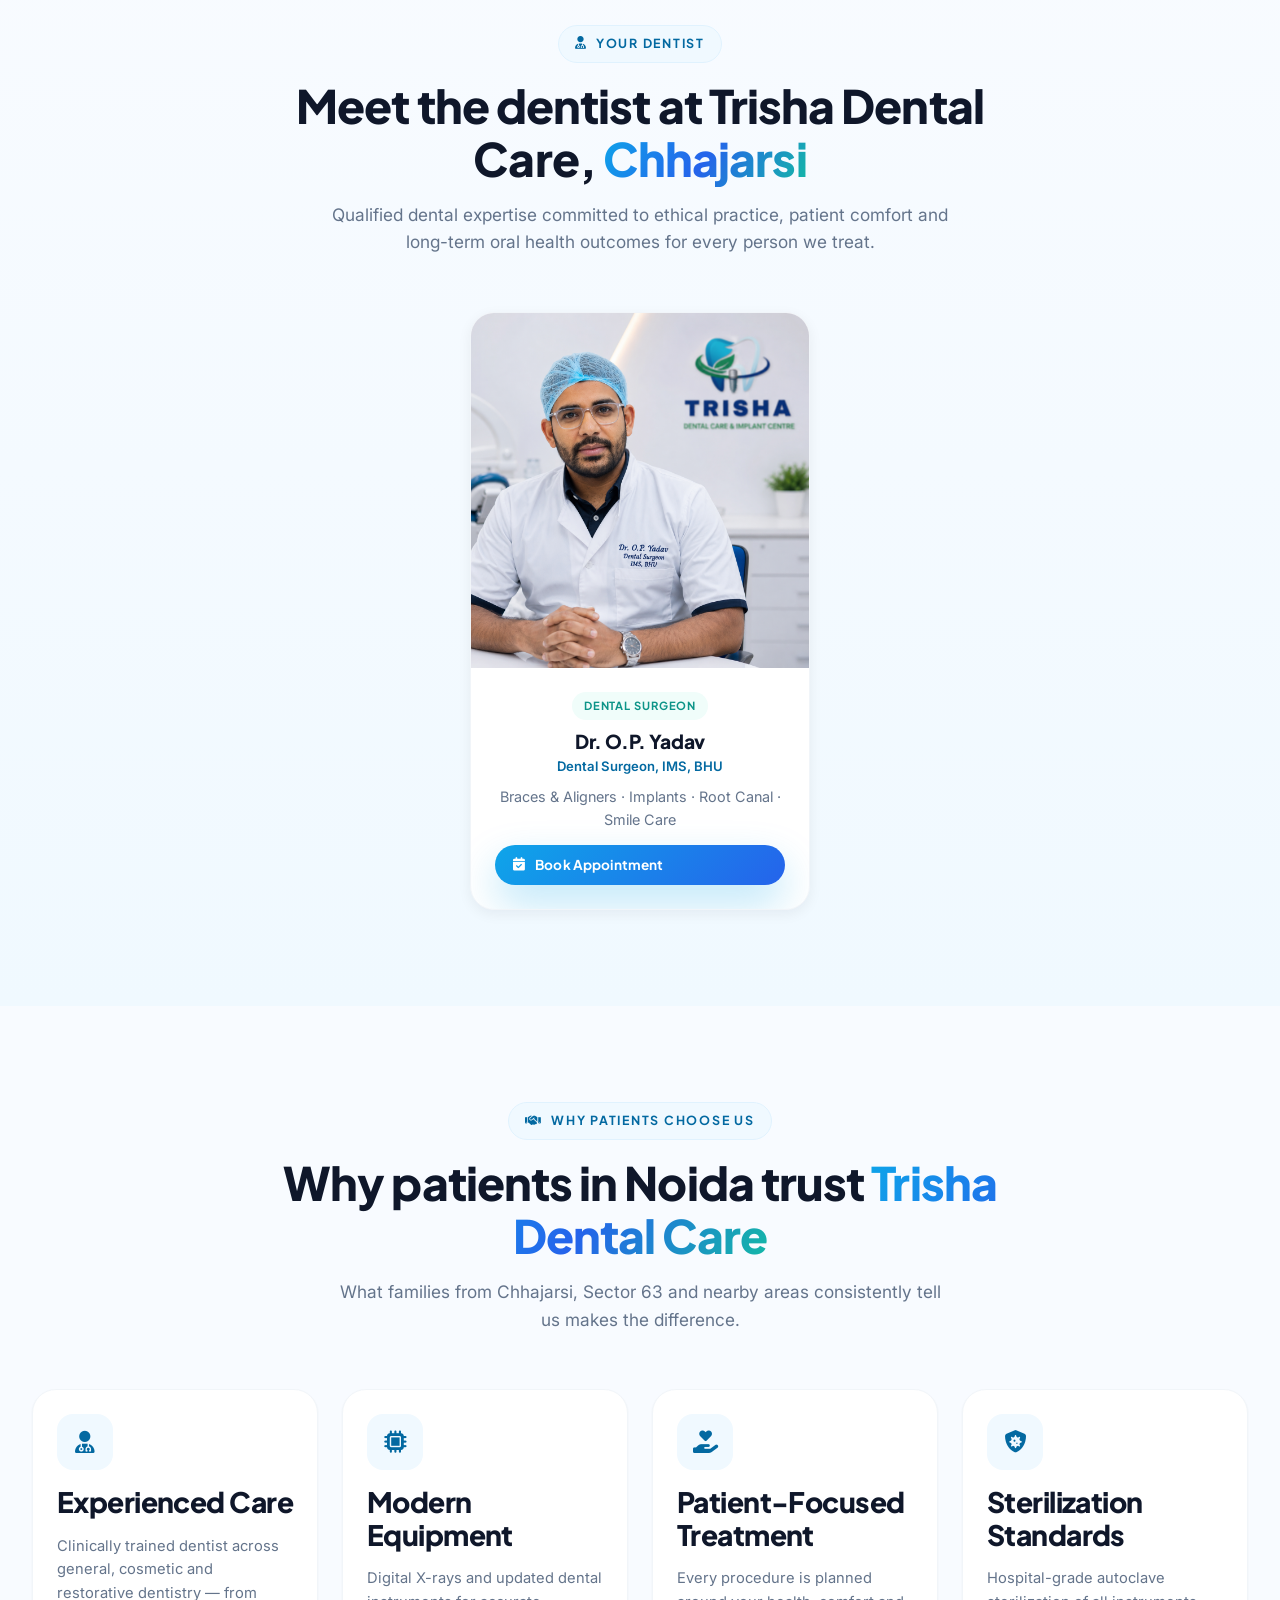
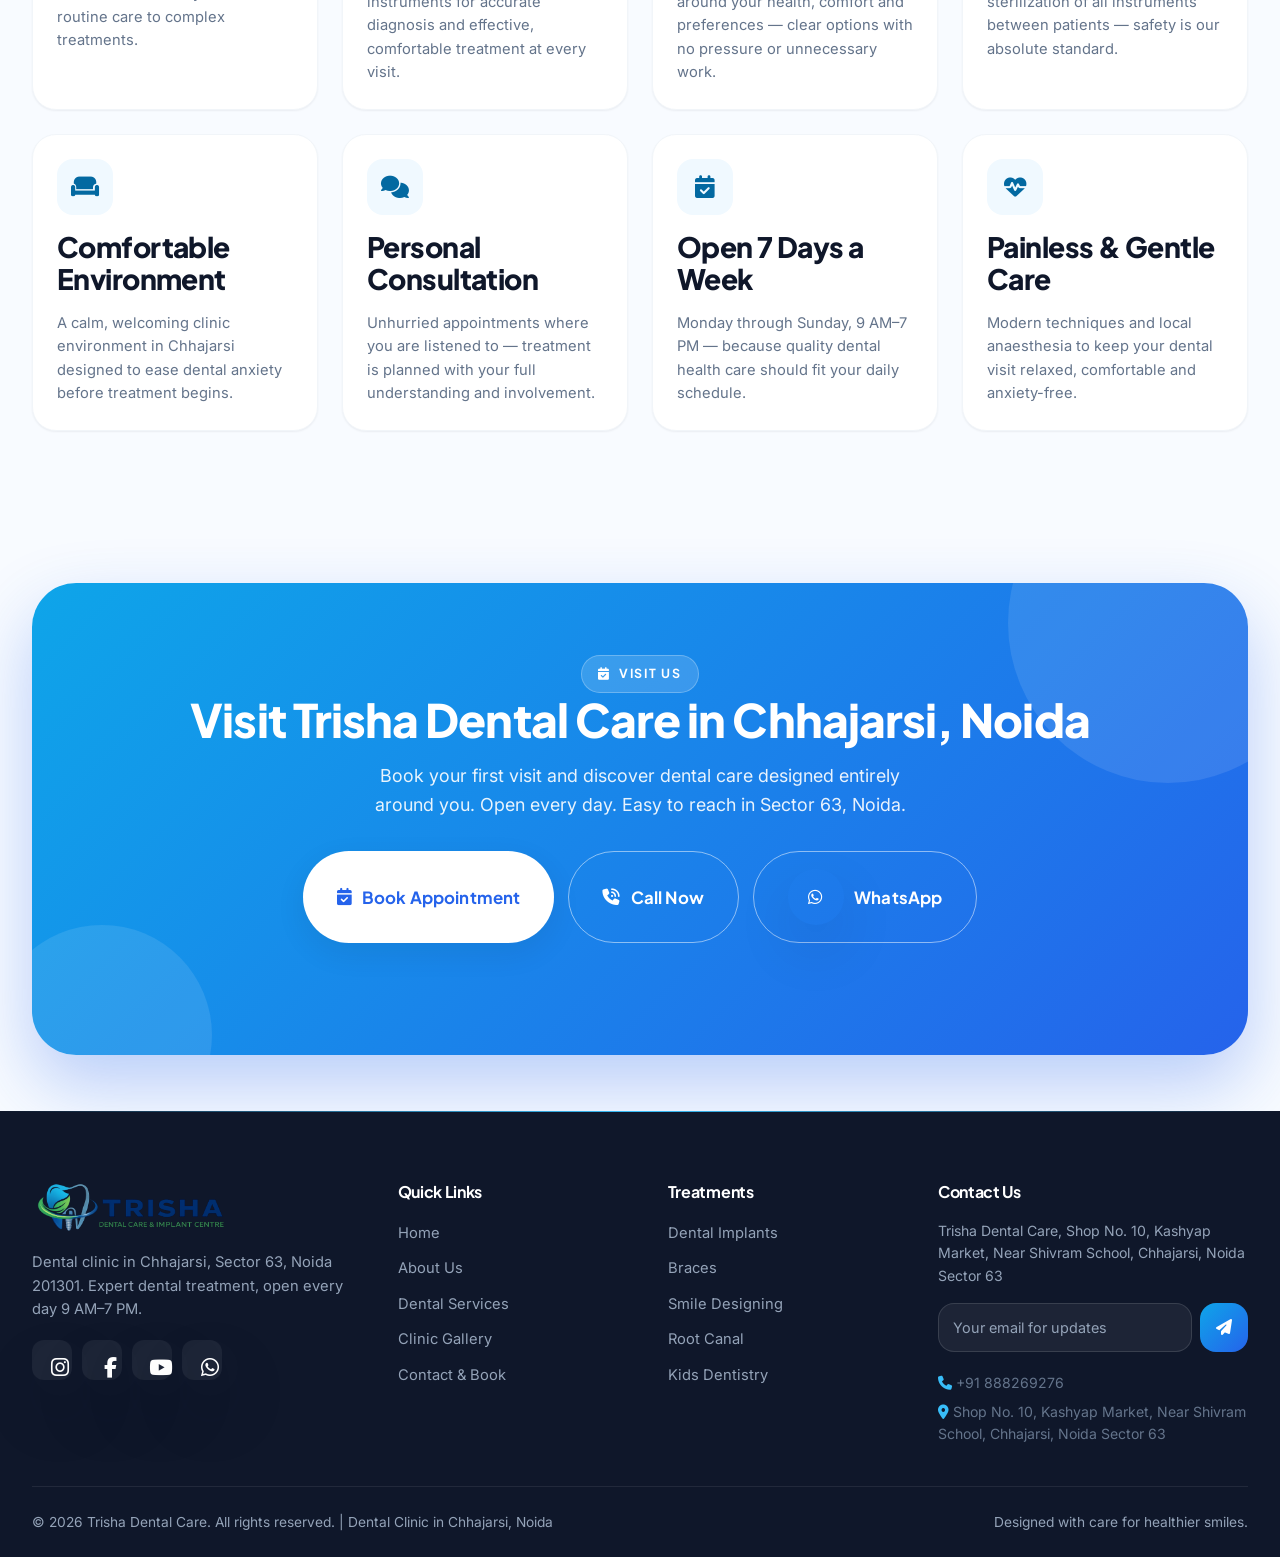
==== commit 61a63e6c: "feat: implement site-wide styling, add navigation utility components, and establish a centralized de" ====
--- a/about.html
+++ b/about.html
@@ -101,11 +101,13 @@
 
   <div class="nav-backdrop"></div>
   <aside class="mobile-nav" aria-label="Mobile navigation">
-    <a href="index.html">Home <i class="fas fa-chevron-right"></i></a>
-    <a href="about.html">About <i class="fas fa-chevron-right"></i></a>
-    <a href="services.html">Services <i class="fas fa-chevron-right"></i></a>
-    <a href="gallery.html">Gallery <i class="fas fa-chevron-right"></i></a>
-    <a href="contact.html">Contact <i class="fas fa-chevron-right"></i></a>
+    <div class="m-links">
+      <a href="index.html">Home <i class="fas fa-chevron-right"></i></a>
+      <a href="about.html">About <i class="fas fa-chevron-right"></i></a>
+      <a href="services.html">Services <i class="fas fa-chevron-right"></i></a>
+      <a href="gallery.html">Gallery <i class="fas fa-chevron-right"></i></a>
+      <a href="contact.html">Contact <i class="fas fa-chevron-right"></i></a>
+    </div>
     <div class="m-actions">
       <a href="contact.html#book" class="btn btn-brand"><i class="fas fa-calendar-check"></i> Book Appointment</a>
       <a href="tel:+91888269276" class="btn btn-ghost"><i class="fas fa-phone"></i> Call Us</a>
--- a/assets/css/style.css
+++ b/assets/css/style.css
@@ -506,30 +506,67 @@
 .mobile-nav {
   position: fixed;
   top: 0; right: 0;
-  width: min(86vw, 380px);
+  width: min(86vw, 360px);
   height: 100vh;
-  background: #fff;
+  height: 100dvh;
+  background: #ffffff;
   z-index: 1100;
   transform: translateX(100%);
-  transition: transform 0.5s var(--ease);
-  padding: 90px 28px 40px;
-  box-shadow: var(--shadow-xl);
+  transition: transform 0.4s var(--ease);
+  padding: 80px 24px 32px;
+  box-shadow: -10px 0 40px rgba(15, 23, 42, 0.18);
   overflow-y: auto;
+  display: flex;
+  flex-direction: column;
+  justify-content: space-between;
 }
 .mobile-nav.open { transform: translateX(0); }
-.mobile-nav a {
+
+.mobile-nav .m-links {
+  display: flex;
+  flex-direction: column;
+}
+.mobile-nav .m-links a {
   display: flex;
   align-items: center;
   justify-content: space-between;
   font-family: var(--font-heading);
   font-weight: 700;
-  font-size: 1.15rem;
+  font-size: 1.1rem;
   color: var(--c-text);
-  padding: 16px 6px;
+  padding: 14px 8px;
   border-bottom: 1px solid var(--c-slate-100);
-}
-.mobile-nav a .fa-chevron-right { color: var(--c-primary-400); font-size: 0.8rem; }
-.mobile-nav .m-actions { margin-top: 24px; display: grid; gap: 12px; }
+  text-decoration: none;
+  transition: color 0.3s var(--ease), padding-left 0.3s var(--ease);
+}
+.mobile-nav .m-links a:hover,
+.mobile-nav .m-links a.active {
+  color: var(--c-primary-700);
+  padding-left: 12px;
+}
+.mobile-nav .m-links a .fa-chevron-right {
+  color: var(--c-primary-400);
+  font-size: 0.8rem;
+}
+
+.mobile-nav .m-actions {
+  margin-top: 28px;
+  display: flex;
+  flex-direction: column;
+  gap: 12px;
+}
+.mobile-nav .m-actions .btn {
+  width: 100%;
+  display: inline-flex;
+  justify-content: center;
+  align-items: center;
+  gap: 10px;
+  padding: 13px 20px;
+  font-size: 0.95rem;
+  font-weight: 700;
+  border-radius: var(--r-pill);
+  border-bottom: none !important;
+}
 .nav-backdrop {
   position: fixed; inset: 0;
   background: rgba(15, 23, 42, 0.35);
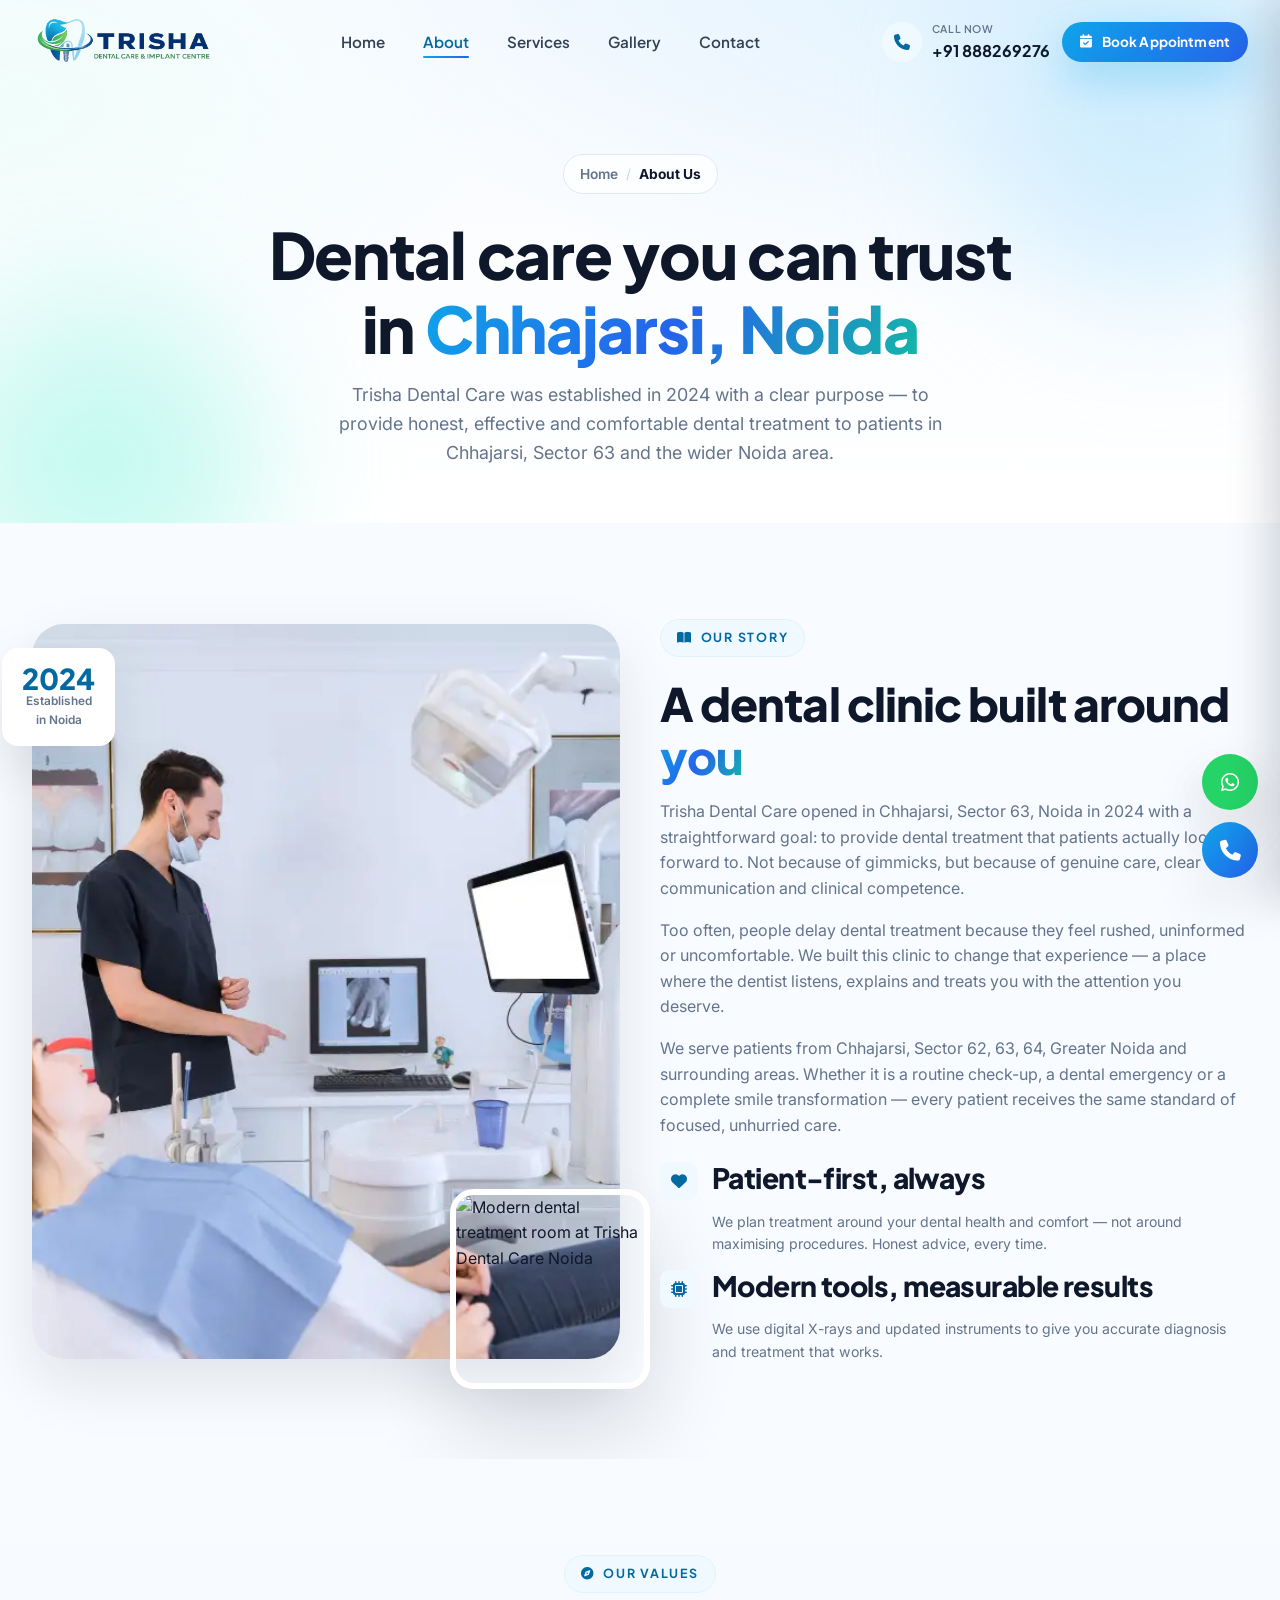
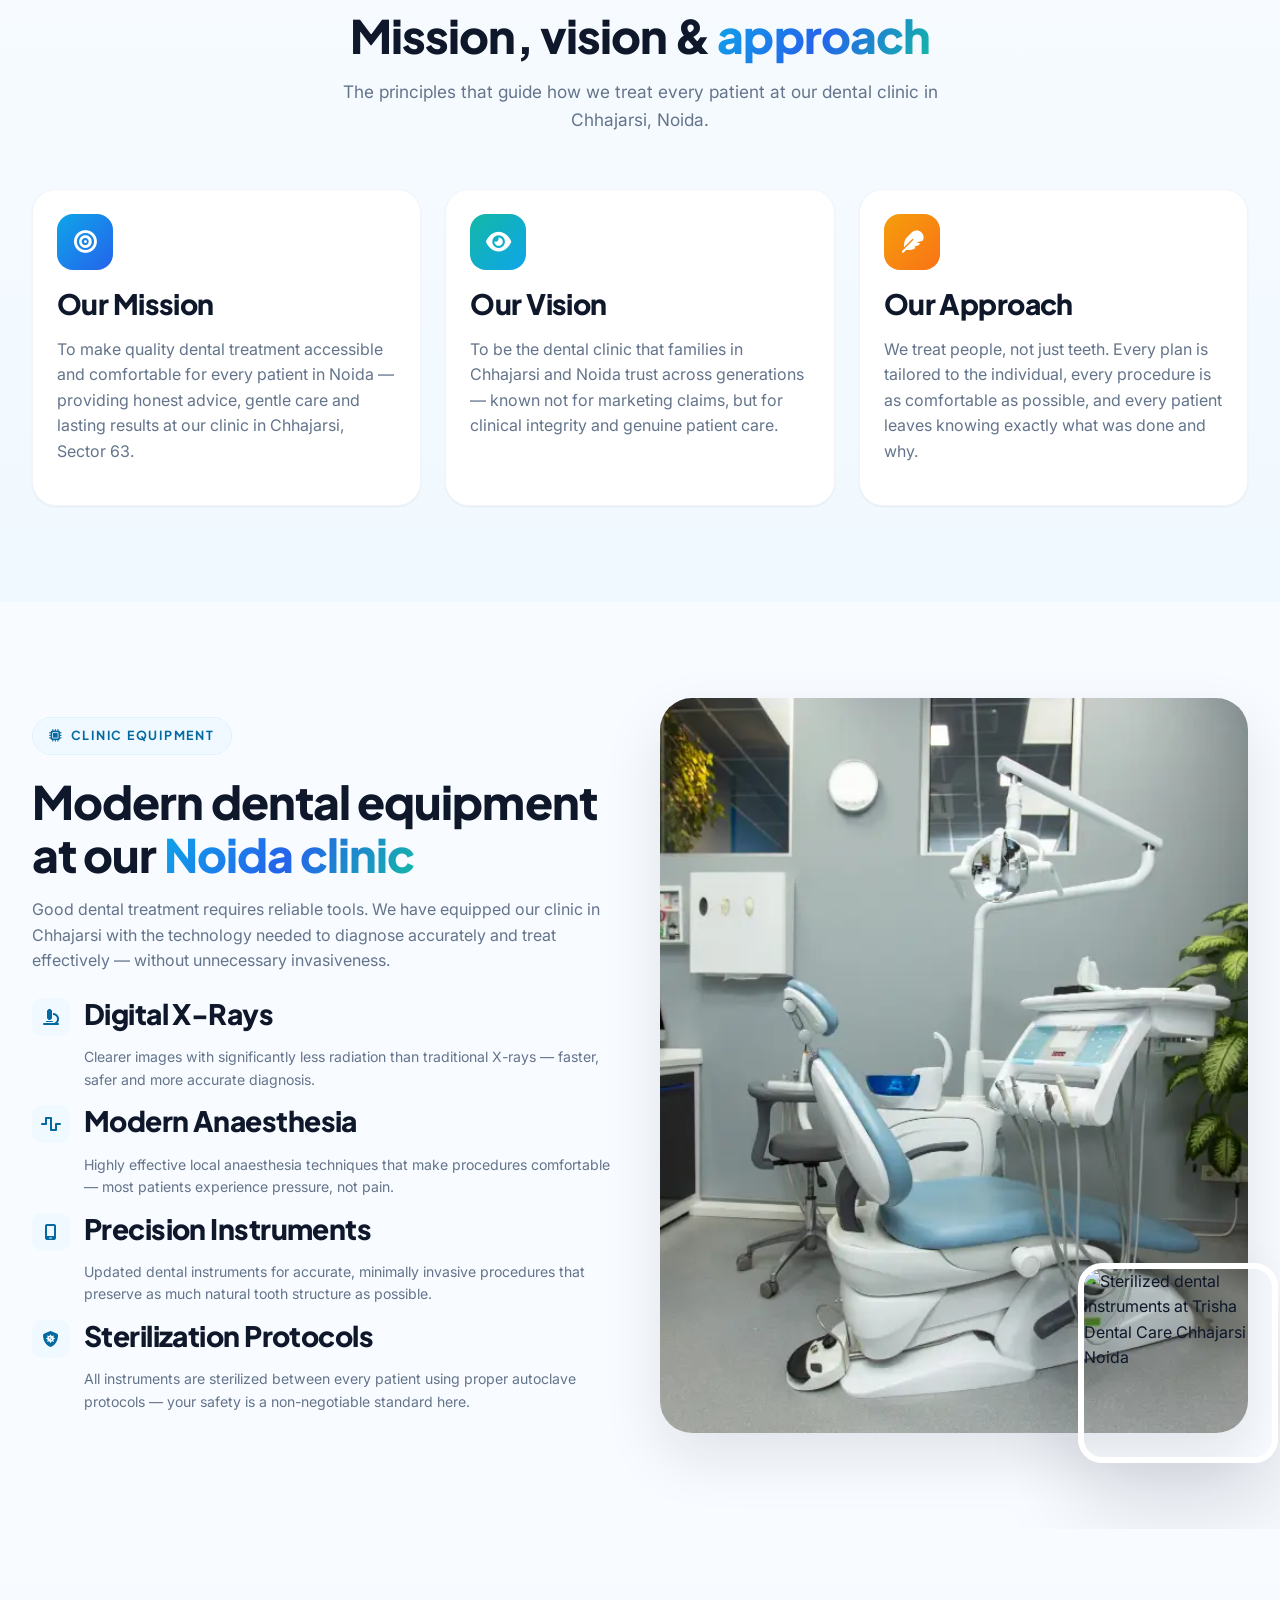
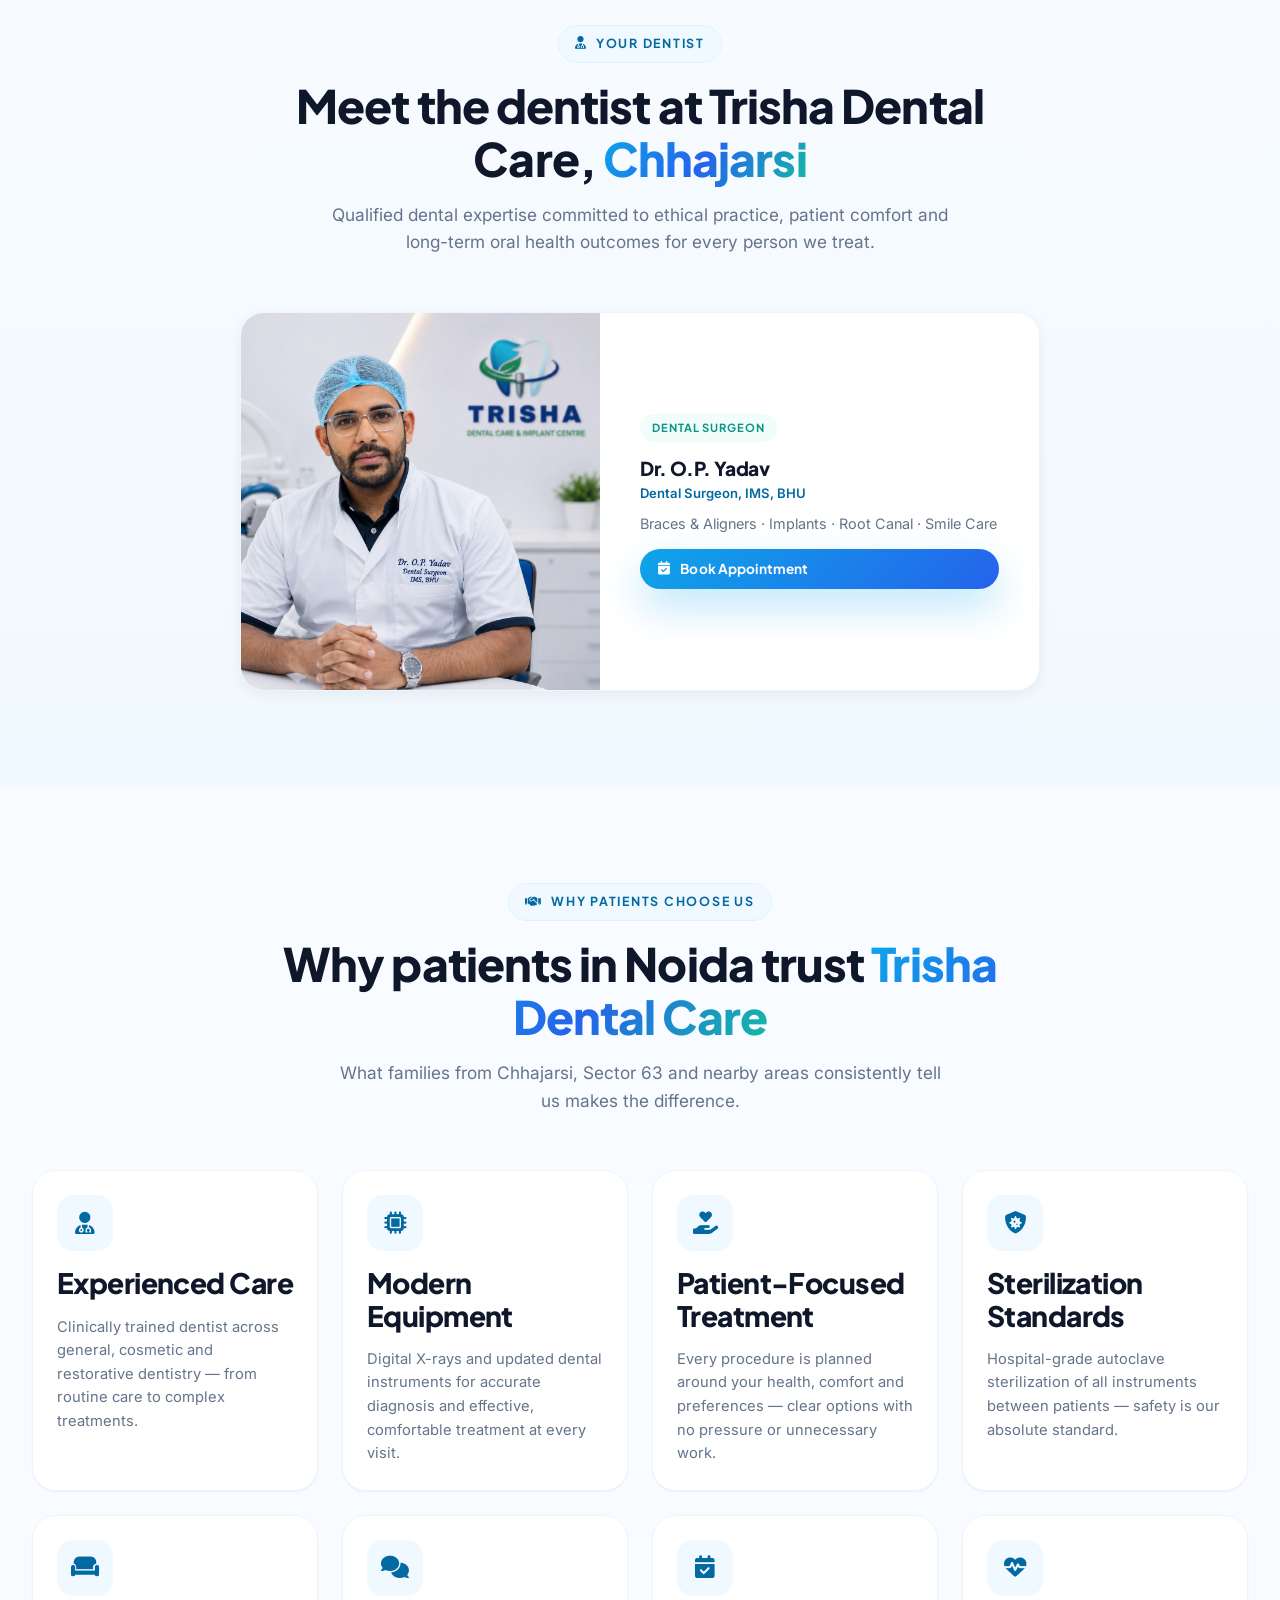
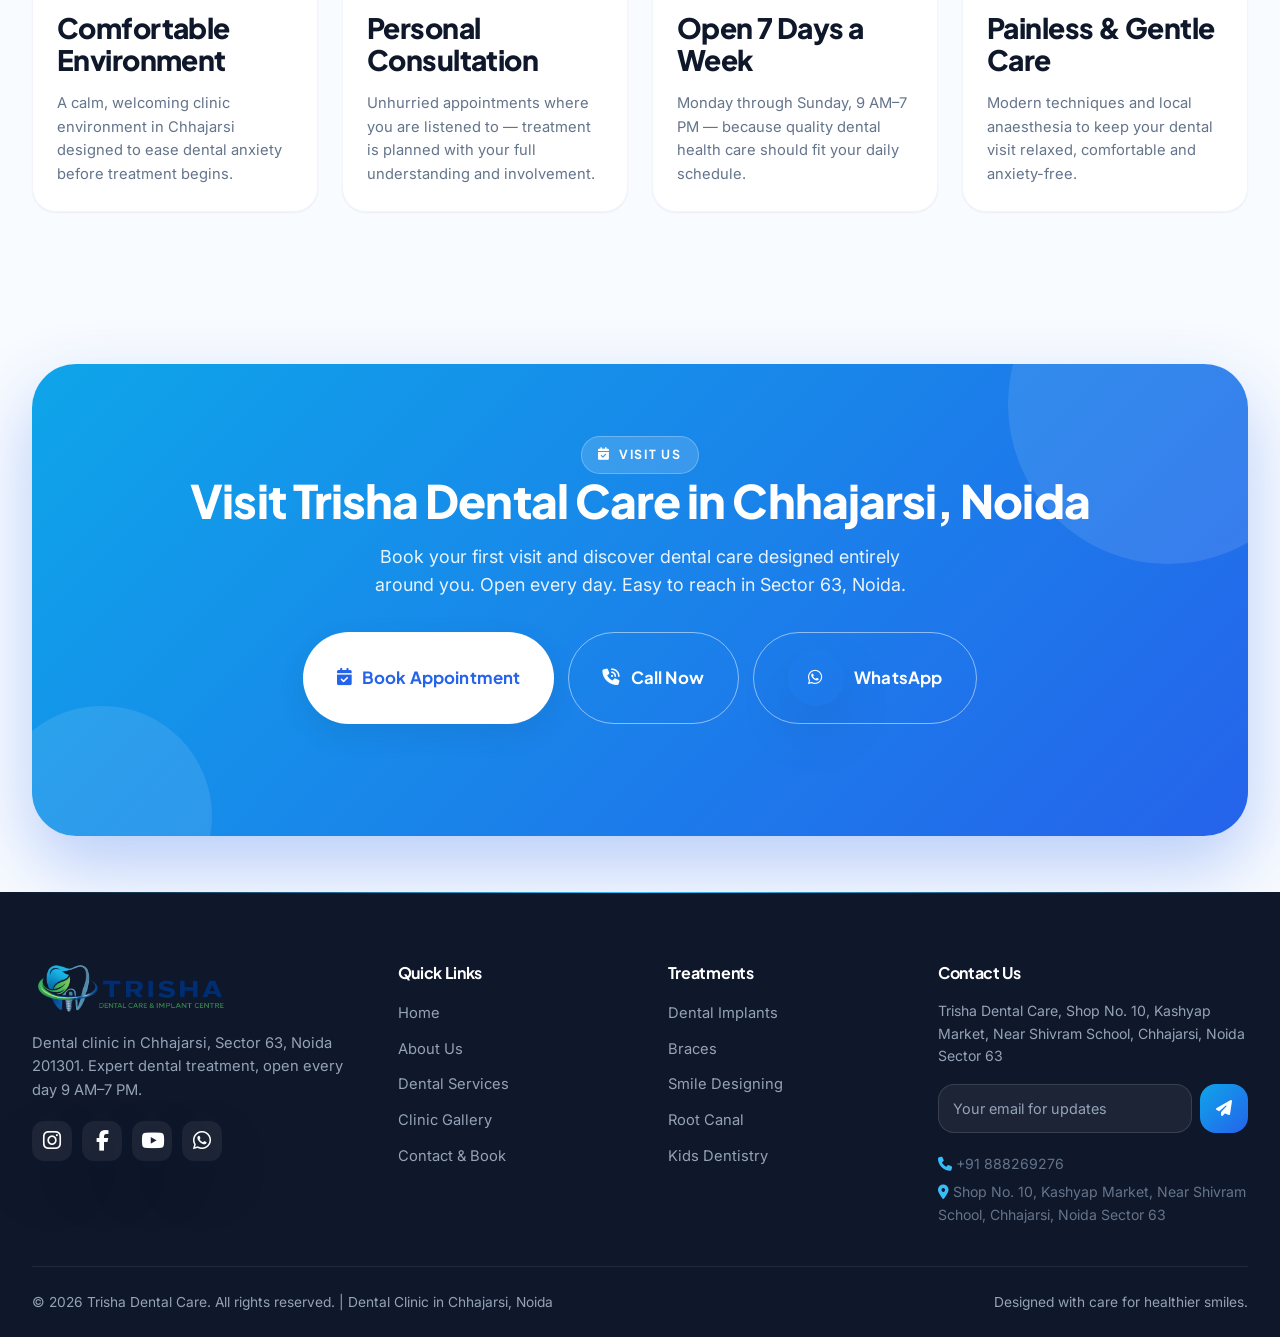
==== commit d9d430ed: "feat: introduce comprehensive stylesheet and optimize media assets across pages" ====
--- a/about.html
+++ b/about.html
@@ -134,10 +134,10 @@
       <div class="story-grid">
         <div class="story-imgs" data-aos="fade-right">
           <div class="img-main">
-            <img src="https://images.pexels.com/photos/6627429/pexels-photo-6627429.jpeg?auto=compress&w=800" alt="Reception area at Trisha Dental Care dental clinic in Chhajarsi, Sector 63 Noida" loading="lazy" width="800" height="600" />
+            <img src="assets/img/A dental clinic built around you.webp" alt="Reception area at Trisha Dental Care dental clinic in Chhajarsi, Sector 63 Noida" loading="lazy" width="800" height="600" />
           </div>
           <div class="img-float">
-            <img src="https://images.pexels.com/photos/6627430/pexels-photo-6627430.jpeg?auto=compress&w=400" alt="Modern dental treatment room at Trisha Dental Care Noida" loading="lazy" width="400" height="300" />
+            <img src="https://encrypted-tbn0.gstatic.com/images?q=tbn:ANd9GcSj6L7dCGf1JII9yXR9IhurzkIGiuCGCdoM_A38JWKUr6f_kpSGIMOoNp6_&s=10" alt="Modern dental treatment room at Trisha Dental Care Noida" loading="lazy" width="400" height="300" />
           </div>
           <div class="stat-float">
             <div class="num">2024</div>
@@ -226,7 +226,7 @@
 
         <div class="story-imgs" data-aos="fade-left">
           <div class="img-main">
-            <img src="https://images.pexels.com/photos/6627428/pexels-photo-6627428.jpeg?auto=compress&w=800" alt="Modern dental equipment at Trisha Dental Care clinic in Sector 63 Noida" loading="lazy" width="800" height="600" />
+            <img src="assets/img/Modern dental equipment at our Noida clinic.webp" alt="Modern dental equipment at Trisha Dental Care clinic in Sector 63 Noida" loading="lazy" width="800" height="600" />
           </div>
           <div class="img-float">
             <img src="https://images.pexels.com/photos/6627446/pexels-photo-6627446.jpeg?auto=compress&w=400" alt="Sterilized dental instruments at Trisha Dental Care Chhajarsi Noida" loading="lazy" width="400" height="300" />
@@ -245,8 +245,7 @@
         <p>Qualified dental expertise committed to ethical practice, patient comfort and long-term oral health outcomes for every person we treat.</p>
       </div>
 
-      <div style="display:flex;justify-content:center;align-items:flex-start;">
-        <div style="max-width:340px;width:100%;">
+      <div class="doctor-card-wrapper">
         <article class="doctor-card" data-aos="fade-up" data-aos-delay="0">
           <div class="doctor-photo">
             <img src="assets/img/trisha dr.png" alt="Dr. O.P. Yadav — Dental Surgeon, IMS BHU at Trisha Dental Care" loading="lazy" width="600" height="600" />
@@ -263,7 +262,6 @@
             <a href="contact.html#book" class="btn btn-brand btn-sm w-100"><i class="fas fa-calendar-check"></i> Book Appointment</a>
           </div>
         </article>
-        </div>
       </div>
     </div>
   </section>
--- a/assets/css/style.css
+++ b/assets/css/style.css
@@ -896,6 +896,8 @@
   overflow: hidden;
   box-shadow: var(--shadow-sm);
   transition: transform 0.5s var(--ease), box-shadow 0.5s var(--ease);
+  display: flex;
+  flex-direction: column;
 }
 .doctor-card:hover { transform: translateY(-10px); box-shadow: var(--shadow-lg); }
 .doctor-photo { aspect-ratio: 1/1.05; overflow: hidden; position: relative; }
@@ -929,6 +931,27 @@
 .doctor-body .dr-spec { font-size: 0.9rem; color: var(--c-muted); margin-bottom: 14px; }
 .doctor-body .dr-exp { font-size: 0.78rem; color: var(--c-slate-500); border-top: 1px dashed var(--c-slate-200); padding-top: 12px; margin-bottom: 14px; }
 .doctor-body .dr-exp b { color: var(--c-text); }
+
+@media (min-width: 768px) {
+  .doctor-card {
+    flex-direction: row;
+    align-items: center;
+    max-width: 800px;
+    margin: 0 auto;
+  }
+  .doctor-card .doctor-photo {
+    width: 45%;
+    flex-shrink: 0;
+  }
+  .doctor-card .doctor-body {
+    width: 55%;
+    text-align: left;
+    padding: var(--sp-4) var(--sp-5);
+  }
+  .doctor-card .doctor-body .dr-badge {
+    margin-bottom: 15px;
+  }
+}
 
 /* =========================================================
    16. TREATMENT TIMELINE
@@ -1183,7 +1206,7 @@
 .ci-socials a {
   width: 42px; height: 42px; border-radius: 12px;
   background: rgba(255,255,255,0.15); color: #fff;
-  display: grid; place-items: center;
+  display: flex; align-items: center; justify-content: center;
   transition: 0.35s var(--ease);
 }
 .ci-socials a:hover { background: #fff; color: var(--c-primary-700); transform: translateY(-3px); }
@@ -1257,7 +1280,7 @@
 .footer-social a {
   width: 40px; height: 40px; border-radius: 12px;
   background: rgba(255,255,255,0.06); color: #fff;
-  display: grid; place-items: center; transition: 0.35s var(--ease);
+  display: flex; align-items: center; justify-content: center; transition: 0.35s var(--ease);
 }
 .footer-social a:hover { background: var(--grad-brand); transform: translateY(-3px); }
 
